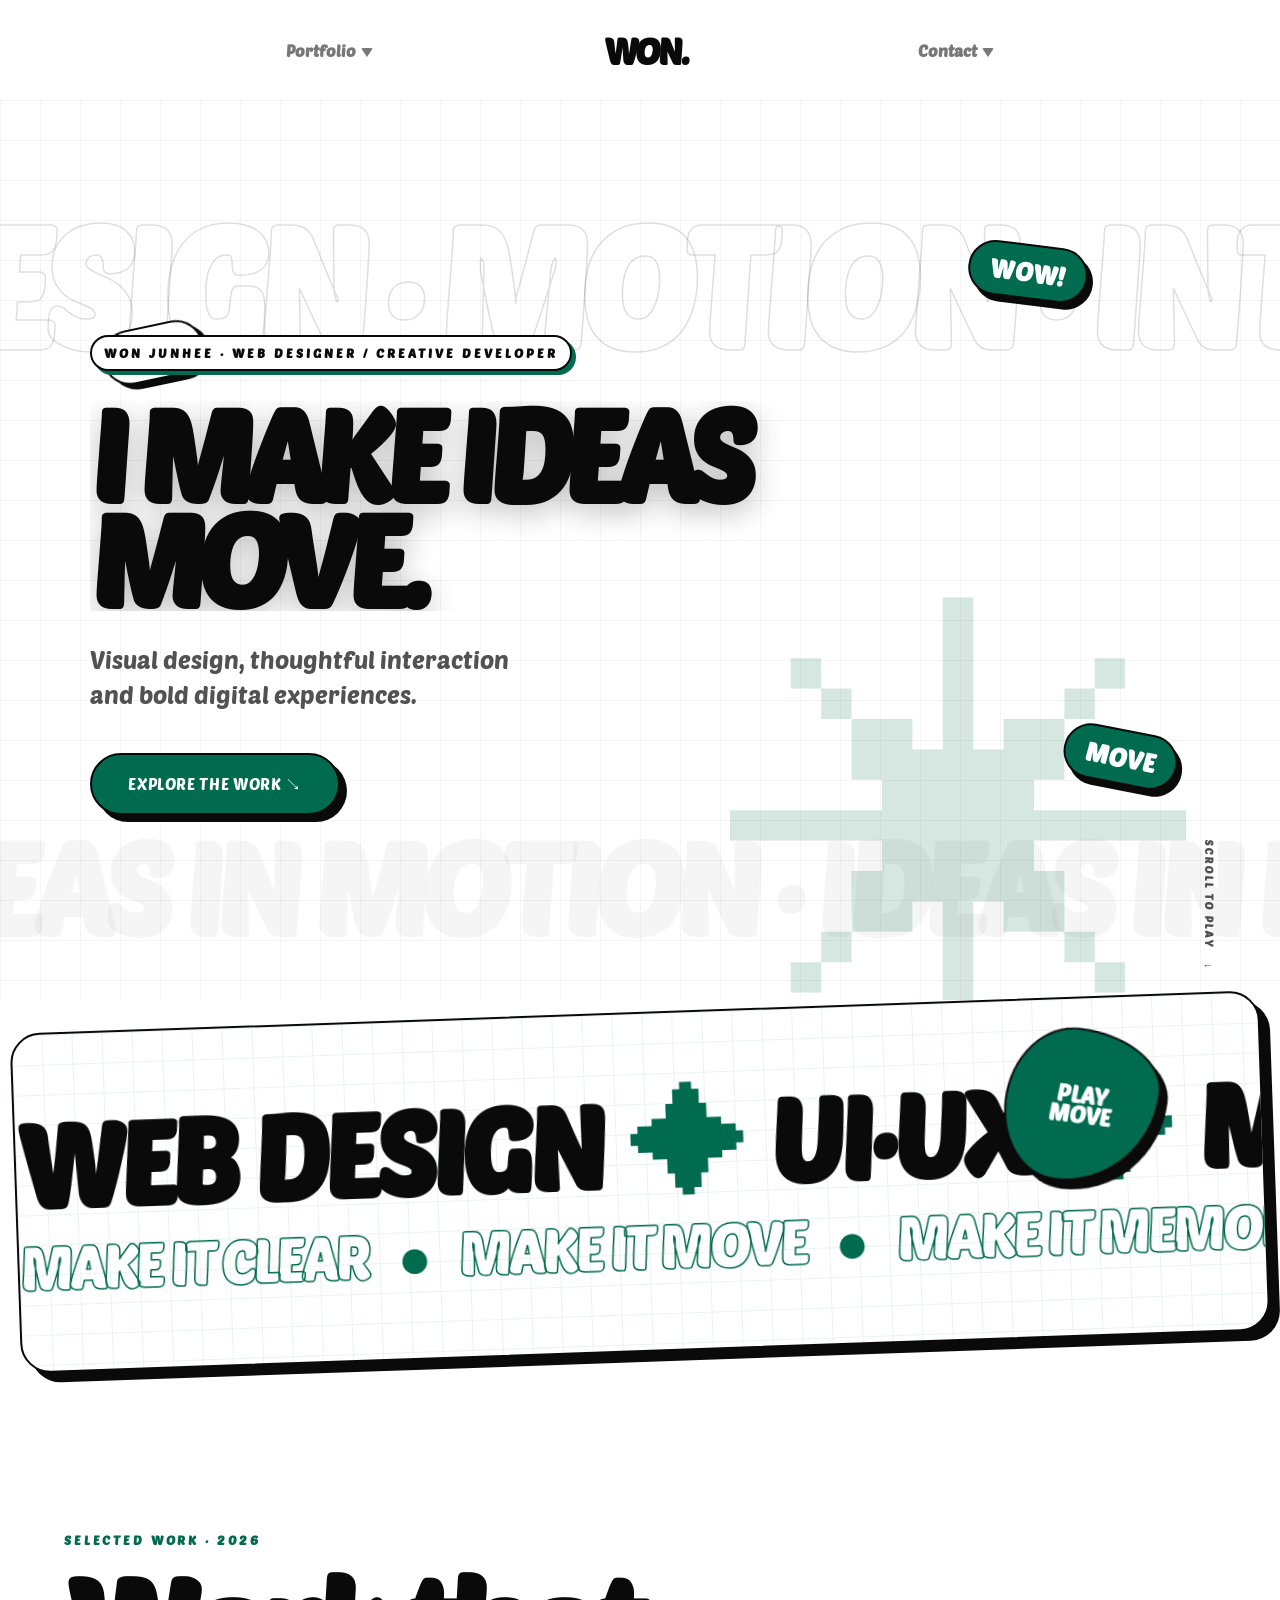
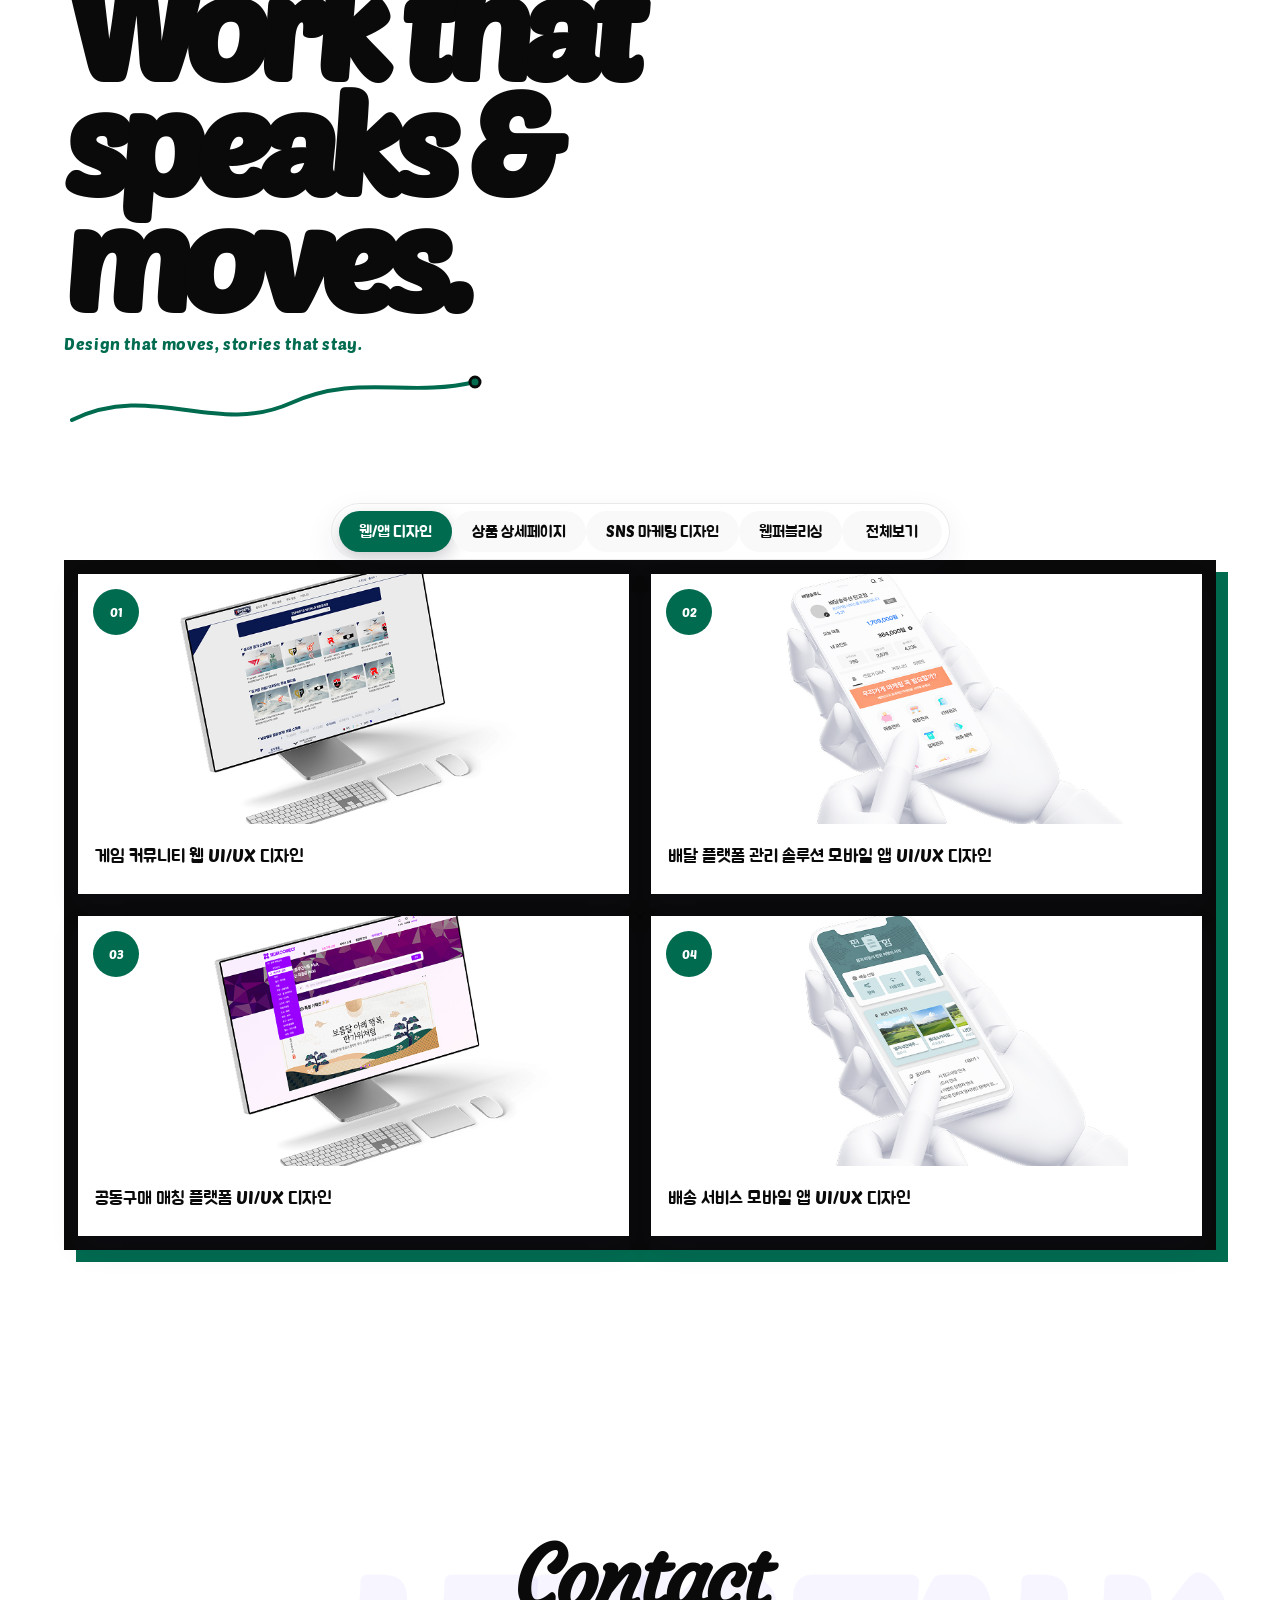
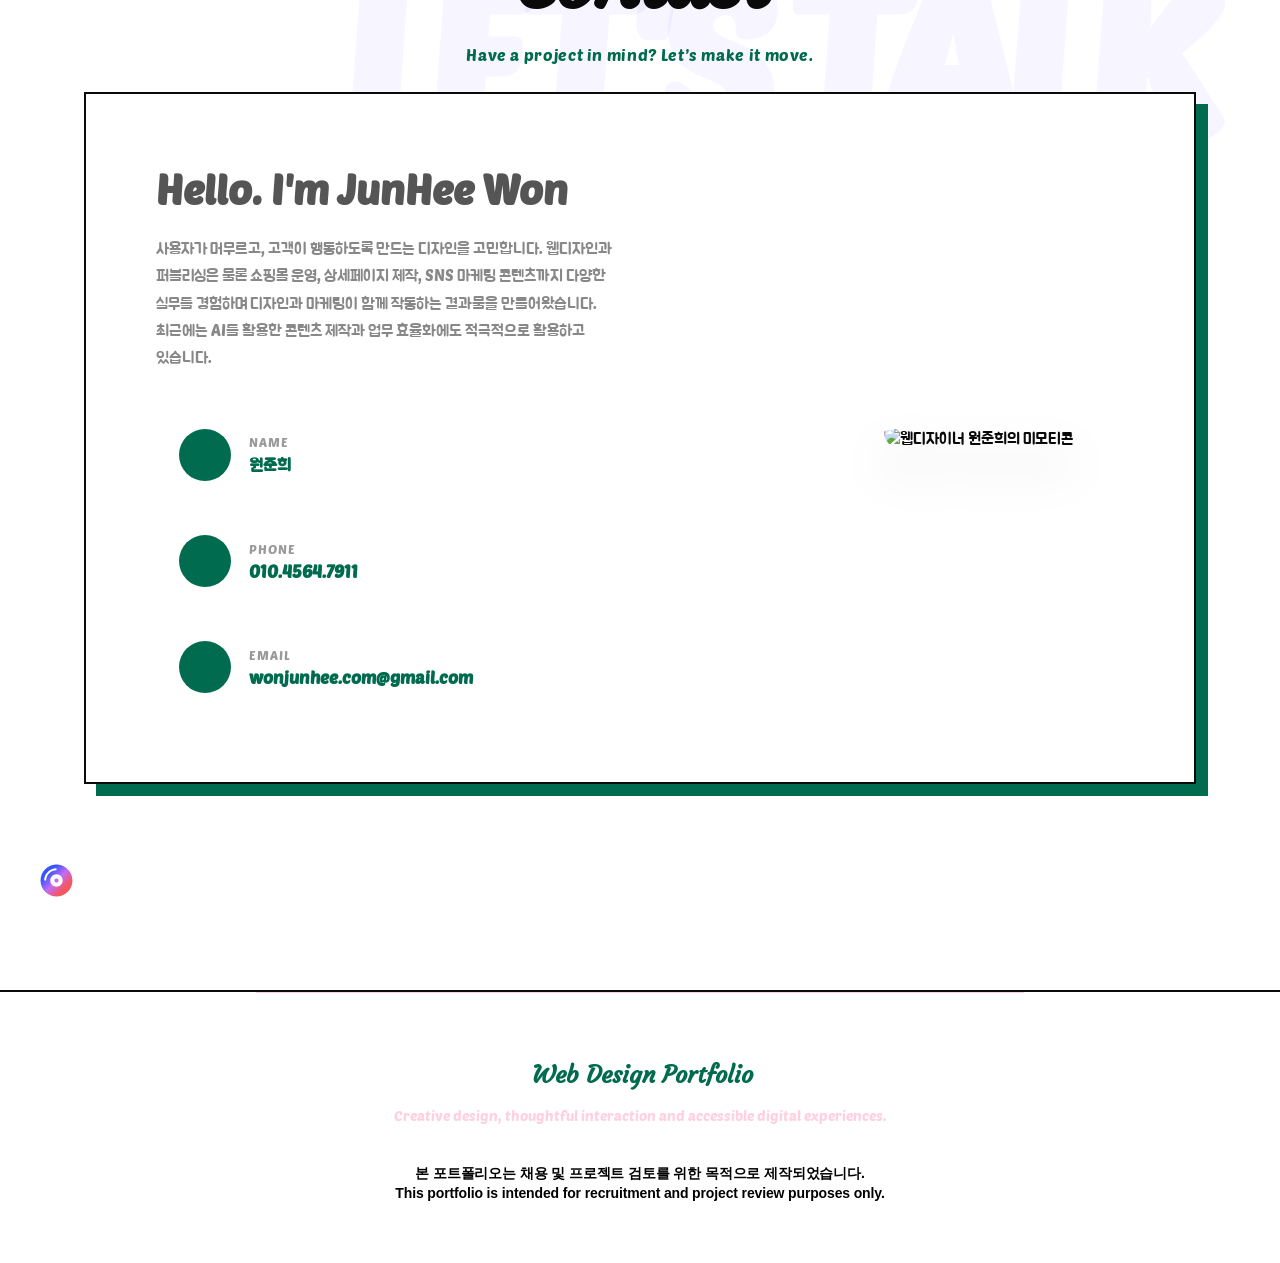
==== index.html @ 69dad7e3 "Add ambient anime typography" ====
<!DOCTYPE html>
<html lang="ko">
    <head>
        <meta charset="UTF-8">
        <meta name="viewport" content="width=device-width, initial-scale=1.0">
        <meta name="description" content="웹디자이너 원준희의 웹 퍼블리싱, UI/UX 디자인, 상품 상세페이지 포트폴리오입니다.">
        <meta name="robots" content="noindex, nofollow">
        <meta property="og:title" content="Web Design Portfolio | 원준희">
        <meta property="og:description" content="디자인과 개발을 연결하는 웹디자이너 원준희의 포트폴리오 사이트입니다.">
        <meta property="og:image" content="https://wonpro.github.io/img/img_og.png">
        <meta property="og:url" content="https://wonpro.github.io/">
        <meta property="og:type" content="website">
        <title>Web Design Portfolio | 원준희</title>
        <link rel="icon" href="img/icon/img_favicon.png" type="image/png">
        <link rel="stylesheet" href="css/common.css?v=20260810-5">
    </head>

    <body id="body">
        <a class="skipLink" href="#portfolio">본문 바로가기</a>
        <div class="scrollProgress" aria-hidden="true"></div>
        <div class="motionCursor" aria-hidden="true"><span></span></div>
        <div class="ambientTypeLayer" aria-hidden="true"></div>
        <header class="header">
            <nav class="topBar" aria-label="주요 메뉴">
                <ul class="mainMenu">
                    <li>
                        <a class="link" href="#portfolio">Portfolio</a>
                    </li>

                    <li>
                        <a class="logoLink" href="#body" aria-label="포트폴리오 첫 화면으로 이동">
                            <span class="logo" aria-hidden="true"></span>
                            <span class="srOnly">원준희 웹디자인 포트폴리오</span>
                        </a>
                    </li>

                    <li>
                        <a class="link" href="#contact">Contact</a>
                    </li>
                </ul>
            </nav>
        </header>

        <main>
            <section class="mainVisual" aria-labelledby="mainVisualTitle">
                <div class="typeHero" aria-hidden="true">
                    <div class="typeHero__track typeHero__track--top">
                        DESIGN · MOTION · INTERACTION · DESIGN · MOTION · INTERACTION ·
                    </div>
                    <div class="typeHero__track typeHero__track--bottom">
                        IDEAS IN MOTION · IDEAS IN MOTION · IDEAS IN MOTION ·
                    </div>
                    <span class="typeHero__word typeHero__word--one">PLAY</span>
                    <span class="typeHero__word typeHero__word--two">MOVE</span>
                    <span class="typeHero__word typeHero__word--three">WOW!</span>
                    <span class="typeHero__asterisk">✳</span>
                </div>

                <div class="titleWrap">
                    <p class="heroEyebrow">WON JUNHEE · WEB DESIGNER / CREATIVE DEVELOPER</p>
                    <h1 id="mainVisualTitle" class="specialHeading">
                        I MAKE IDEAS MOVE.
                    </h1>

                    <p class="heroSubcopy">
                        Visual design, thoughtful interaction<br>
                        and bold digital experiences.
                    </p>

                    <a class="moreBtn" href="#portfolio">
                        <span class="moreBtn_bg" aria-hidden="true"></span>

                        <span class="btnText">
                            EXPLORE THE WORK ↘
                        </span>
                    </a>
                </div>

                <p class="heroScroll" aria-hidden="true">SCROLL TO PLAY <span>↓</span></p>
            </section>

            <section class="kineticBand" aria-label="디자인 역량">
                <div class="kineticBand__orb" aria-hidden="true">
                    <span>PLAY</span>
                    <span>MOVE</span>
                </div>
                <div class="kineticTrack kineticTrack--forward" aria-hidden="true">
                    <span>WEB DESIGN</span><i>✦</i><span>UI·UX</span><i>✦</i><span>MOTION</span><i>✦</i><span>CREATIVE CODE</span><i>✦</i><span>WEB DESIGN</span><i>✦</i><span>UI·UX</span><i>✦</i>
                </div>
                <div class="kineticTrack kineticTrack--reverse" aria-hidden="true">
                    <span>MAKE IT CLEAR</span><i>●</i><span>MAKE IT MOVE</span><i>●</i><span>MAKE IT MEMORABLE</span><i>●</i><span>MAKE IT CLEAR</span><i>●</i>
                </div>
            </section>

            <div id="contentWrap" class="contentWrap">
                <section id="portfolio" class="contentSection" aria-labelledby="portfolioTitle">
                    <p class="editorialKicker">SELECTED WORK · 2026</p>
                    <h2 id="portfolioTitle" class="sectionTitle">
                        Work that<br>speaks &amp; moves.
                    </h2>

                    <p class="sectionIntro">Design that moves, stories that stay.</p>

                    <svg class="drawLine drawLine--portfolio" viewBox="0 0 420 70" aria-hidden="true">
                        <path d="M8 47C88 8 151 64 227 30C294 0 342 25 411 9" />
                        <circle cx="411" cy="9" r="5" />
                    </svg>

                    <div class="tabs" role="tablist" aria-label="포트폴리오 카테고리">
                        
                        <button class="tab active" type="button" role="tab" data-category="uiux" aria-selected="ture"
                            aria-controls="portfolioGallery">
                            웹/앱 디자인
                        </button>

                        <button class="tab" type="button" role="tab" data-category="detail" aria-selected="false"
                            aria-controls="portfolioGallery">
                            상품 상세페이지
                        </button>

                        <button class="tab" type="button" role="tab" data-category="etc" aria-selected="false"
                            aria-controls="portfolioGallery">
                            SNS 마케팅 디자인
                        </button>

                        <button class="tab" type="button" role="tab" data-category="homepage" aria-selected="false"
                            aria-controls="portfolioGallery">
                            웹퍼블리싱
                        </button>

                        <button class="tab" type="button" role="tab" data-category="all" aria-selected="false"
                            aria-controls="portfolioGallery">
                            전체보기
                        </button>
                    </div>

                    <div id="portfolioGallery" class="gallery" role="tabpanel" aria-live="polite">
                        <!-- 포트폴리오 카드는 JavaScript로 생성 -->
                    </div>
                </section>

                <section id="contact" class="contentSection" aria-labelledby="contactTitle">
                    <h2 id="contactTitle" class="sectionTitle">
                        Contact
                    </h2>

                    <p class="sectionIntro">Have a project in mind? Let’s make it move.</p>

                    <div class="profile">
                        <div class="texting">
                            <h3 class="title">
                                Hello. I'm JunHee Won
                            </h3>

                            <p class="context">
                                사용자가 머무르고, 고객이 행동하도록 만드는 디자인을 고민합니다. 웹디자인과 퍼블리싱은 물론 쇼핑몰 운영, 상세페이지 제작, SNS 마케팅 콘텐츠까지 다양한 실무를 경험하며 디자인과 마케팅이 함께 작동하는 결과물을 만들어왔습니다. 최근에는 AI를 활용한 콘텐츠 제작과 업무 효율화에도 적극적으로 활용하고 있습니다.
                            </p>

                            <ul class="contactList">
                                <li class="contactItem">
                                    <div class="contactIcon">
                                        <i class="fas fa-user" aria-hidden="true"></i>
                                    </div>

                                    <div class="contactContent">
                                        <span class="contactLabel">Name</span>
                                        <strong class="contactValue">원준희</strong>
                                    </div>
                                </li>

                                <li class="contactItem">
                                    <div class="contactIcon">
                                        <i class="fas fa-phone-alt" aria-hidden="true"></i>
                                    </div>

                                    <div class="contactContent">
                                        <span class="contactLabel">Phone</span>

                                        <a class="contactValue" href="tel:01045647911">
                                            010.4564.7911
                                        </a>
                                    </div>
                                </li>

                                <li class="contactItem">
                                    <div class="contactIcon">
                                        <i class="fas fa-envelope" aria-hidden="true"></i>
                                    </div>

                                    <div class="contactContent">
                                        <span class="contactLabel">Email</span>

                                        <a class="contactValue" href="mailto:wonjunhee.com@gmail.com">
                                            wonjunhee.com@gmail.com
                                        </a>
                                    </div>
                                </li>
                            </ul>
                        </div>

                        <img src="img/mimoticon.jpg" alt="웹디자이너 원준희의 미모티콘" loading="lazy">
                    </div>
                </section>
            </div>
        </main>

        <div class="imgPopUpWindow" role="dialog" aria-modal="true" aria-hidden="true" aria-labelledby="modalTitle">
            <div class="modal" role="document">
                <h2 id="modalTitle" class="srOnly">
                    포트폴리오 이미지 상세 보기
                </h2>

                <button class="closeBtn" type="button" aria-label="상세 이미지 닫기">
                    &times;
                </button>

                <div class="imgWrap">
                    <img id="popupImg" alt="">
                </div>
            </div>
        </div>

        <button class="topBtn" type="button" aria-label="페이지 맨 위로 이동">
            <i class="fas fa-arrow-alt-circle-up" aria-hidden="true"></i>
        </button>

        <button id="toggleButton" type="button" aria-label="배경 음악 재생" aria-pressed="false">
            <svg xmlns="http://www.w3.org/2000/svg" viewBox="0 0 496 512" class="fa-compact-disc fa-2x" aria-hidden="true"
                focusable="false">
                <path
                    d="M248 8C111 8 0 119 0 256s111 248 248 248 248-111 248-248S385 8 248 8zM88 256H56c0-105.9 86.1-192 192-192v32c-88.2 0-160 71.8-160 160zm160 96c-53 0-96-43-96-96s43-96 96-96 96 43 96 96-43 96-96 96zm0-128c-17.7 0-32 14.3-32 32s14.3 32 32 32 32-14.3 32-32-14.3-32-32-32z"
                    fill="url(#icon-gradient)"></path>

                <defs>
                    <linearGradient id="icon-gradient" x1="0%" y1="0%" x2="100%" y2="100%">
                        <stop offset="0%" stop-color="#3655ff"></stop>

                        <stop offset="25%" stop-color="#3655ff"></stop>

                        <stop offset="50%" stop-color="#c26bf8"></stop>

                        <stop offset="75%" stop-color="#f65660"></stop>

                        <stop offset="100%" stop-color="#f65660"></stop>
                    </linearGradient>
                </defs>
            </svg>
        </button>

        <div id="player" aria-hidden="true"></div>

        <footer id="footer">
            <div class="frame">
                <div class="footerText">
                    <h2 class="text-gradient">
                        Web Design Portfolio
                    </h2>

                    <p>
                        Creative design, thoughtful interaction
                        and accessible digital experiences.
                    </p>
                </div>

                <p class="portfolioNotice">
                    본 포트폴리오는 채용 및 프로젝트 검토를 위한 목적으로 제작되었습니다.
                    <br>
                    This portfolio is intended for recruitment and project review purposes only.
                </p>
            </div>
        </footer>

        <script src="https://kit.fontawesome.com/07af8a896d.js" crossorigin="anonymous"></script>
        <script src="https://www.youtube.com/iframe_api"></script>
        <script src="js/portfolio-data.js"></script>
        <script src="js/common.js?v=20260810-2"></script>
        <script src="https://cdn.jsdelivr.net/npm/animejs@3.2.2/lib/anime.min.js"></script>
        <script type="module" src="js/motion.js?v=20260810-5"></script>
    </body>

</html>
---- css/common.css ----
@charset "utf-8";

@import url("https://fonts.googleapis.com/css2?family=Courgette&family=Jua&family=Poetsen+One&display=swap");

/* ==================================================
   01. Variables
================================================== */

:root {
    --font-display: "Courgette", cursive;
    --font-body: "Poetsen One", "Jua", sans-serif;

    --color-white: #fff;
    --color-black: #000;
    --color-navy: #000050;
    --color-gold: #dd9f01;
    --color-pink: #ffd0e0;
    --color-gray: #ffd0e0;

    --color-text: #555;
    --color-text-light: #888;
    --color-border: #ddd;
    --color-surface: #f5f5f5;
    --color-surface-light: #f9f9f9;

    --header-bg: rgba(0, 0, 0, 0.72);
    --overlay-bg: rgba(0, 0, 80, 0.4);
    --modal-bg: rgba(0, 0, 0, 0.78);

    --content-width: 76.8rem;

    --radius-sm: 0.4rem;
    --radius-md: 0.8rem;

    --transition-fast: 0.2s ease;
    --transition-base: 0.3s ease;
    --transition-slow: 0.5s ease;

    --shadow-card:
        0 2rem 2.5rem -0.5rem rgb(0 0 0 / 20%),
        0 0.8rem 1rem -0.6rem rgb(0 0 0 / 20%);
}


/* ==================================================
   02. Reset
================================================== */

*,*::before,*::after {
    box-sizing: border-box;
}

html {
    font-size: 62.5%;
    scroll-behavior: smooth;
}

html,body {
    margin: 0;
    padding: 0;
}

body {
    min-width: 32rem;
    overflow-x: hidden;
    font-family: var(--font-body);
    font-size: 1.6rem;
    color: var(--color-text);
    background: var(--color-white);
    word-break: keep-all;
}

header,main,section,article,nav,footer,figure,figcaption {
    display: block;
    margin: 0;
    padding: 0;
}

h1,h2,h3,h4,h5,h6,p,figure {
    margin: 0;
    padding: 0;
}

h1,h2,h3,h4,h5,h6,h1 span,h2 span,h3 span,h4 span,h5 span,h6 span {
    font-family: var(--font-display);
}

ul,ol {
    margin: 0;
    padding: 0;
    list-style: none;
}

a {
    color: inherit;
    text-decoration: none;
}

button,input,textarea,select {
    font: inherit;
}

button {
    margin: 0;
    padding: 0;
    border: 0;
    color: inherit;
    background: none;
    cursor: pointer;
}

img,video {
    display: block;
    max-width: 100%;
}

img {
    height: auto;
}


/* ==================================================
   03. Base & Utilities
================================================== */

body.modal-open {
    overflow: hidden;
}

.link {
    opacity: 0.55;
    transition: opacity var(--transition-base);
}

.link:hover,
.link:focus-visible {
    opacity: 1;
}

.sectionTitle {
    margin-bottom: 6rem;
    font-size: 5rem;
    line-height: 1.2;
    text-align: center;
}

.hidden {
    display: none !important;
}

.skipLink {
    position: fixed;
    top: 1rem;
    left: 1rem;
    z-index: 10000;
    padding: 1.2rem 1.6rem;
    border-radius: var(--radius-sm);
    color: var(--color-white);
    background: var(--color-navy);
    font-size: 1.6rem;
    font-weight: 700;
    line-height: 1.4;
    transform: translateY(calc(-100% - 2rem));
    transition: transform var(--transition-fast);
}

.skipLink:focus,
.skipLink:focus-visible {
    transform: translateY(0);
}

.srOnly {
    position: absolute;
    width: 1px;
    height: 1px;
    padding: 0;
    margin: -1px;
    overflow: hidden;
    clip-path: inset(50%);
    white-space: nowrap;
    border: 0;
}

:focus-visible {
    outline: 3px solid var(--color-gold);
    outline-offset: 4px;
}

.text-gradient {
    display: inline-block;
    padding: 1rem 0.5rem 1rem 1rem;
    line-height: 1;
    color: transparent;
    background:
        linear-gradient(
            -45deg,
            #ee7752,
            #e73c7e,
            #23a6d5,
            #23d5ab
        );
    background-size: 250% 500%;
    background-clip: text;
    -webkit-background-clip: text;
    animation: textGradient 5s ease-out infinite;
}

.fa-compact-disc {
    width: 3.3rem;
    height: 3.3rem;
    border-radius: 50%;
    background-color: var(--color-white);
}

.fa-spin {
    animation: spin 2s linear infinite;
}


/* Scrollbar */

* {
    scrollbar-width: thin;
    scrollbar-color: var(--color-navy) var(--color-gray);
}

*::-webkit-scrollbar {
    width: 0.8rem;
}

*::-webkit-scrollbar-thumb {
    border-radius: 1rem;
    background: var(--color-navy);
}

*::-webkit-scrollbar-track {
    background: var(--color-gray);
}


/* ==================================================
   04. Header
================================================== */

header {
    position: fixed;
    top: 0;
    left: 0;
    z-index: 1000;
    width: 100%;
    transition:
        background-color var(--transition-slow),
        box-shadow var(--transition-base);
}

header.sticky {
    background-color: var(--header-bg);
    box-shadow: 0 0.4rem 1.8rem rgb(0 0 0 / 18%);
}

.topBar {
    display: flex;
    align-items: center;
    justify-content: space-between;
    width: min(100%, var(--content-width));
    min-height: 10rem;
    margin: 0 auto;
    padding: 1.6rem 1rem;
}

.topBar .mainMenu {
    display: flex;
    align-items: center;
    justify-content: space-between;
    width: 100%;
}

.topBar .mainMenu li,
.topBar .mainMenu li a,
.topBar .mainMenu li button {
    display: flex;
    align-items: center;
}

.topBar .mainMenu .link {
    position: relative;
    gap: 0.5rem;
    margin: 0 2rem;
    font-size: 1.6rem;
    font-weight: 700;
    color: var(--color-white);
}

.topBar .mainMenu .link::after {
    content: "";
    width: 0;
    height: 0;
    margin-top: 0.5rem;
    border-right: 0.6rem solid transparent;
    border-left: 0.6rem solid transparent;
    border-top: 0.9rem solid var(--color-white);
    border-radius: 0.2rem;
}

.topBar .mainMenu .logoLink .logo {
    width: 16.8rem;
    height: 6.8rem;
    background:
        url("../img/icon/img_logo.png")
        center / contain
        no-repeat;
}

.topBar .mainMenu .mobileMenu {
    display: none;
}


/* Mobile menu button */

.menu_hamburger {
    position: relative;
    width: 4rem;
    height: 4rem;
}

.f_hamburger,
.s_hamburger,
.t_hamburger {
    position: absolute;
    left: 0.5rem;
    width: 3rem;
    height: 0.2rem;
    background: var(--color-white);
    transform-origin: center;
    transition:
        top var(--transition-base),
        opacity var(--transition-base),
        transform var(--transition-base);
}

.f_hamburger {
    top: 1.1rem;
}

.s_hamburger {
    top: 1.9rem;
}

.t_hamburger {
    top: 2.7rem;
}

.f_hamburger.active {
    top: 1.9rem;
    transform: rotate(45deg);
}

.s_hamburger.active {
    opacity: 0;
}

.t_hamburger.active {
    top: 1.9rem;
    transform: rotate(-45deg);
}

.mobileSubMenu {
    position: fixed;
    top: 10rem;
    left: 0;
    display: none;
    width: 100%;
    background: rgba(0, 0, 0, 0.86);
}

.mobileSubMenu ul {
    display: grid;
    grid-template-columns: repeat(2, 1fr);
}

.mobileSubMenu a {
    display: block;
    padding: 2rem 1rem;
    font-size: 1.6rem;
    color: var(--color-white);
    text-align: center;
}


/* ==================================================
   05. Main Visual
================================================== */

.mainVisual {
    position: relative;
    width: 100%;
    height: 100svh;
    min-height: 60rem;
    overflow: hidden;
    background: var(--color-navy);
}

.videoWrap {
    position: absolute;
    inset: 0;
    overflow: hidden;
}

.videoContainer {
    display: flex;
    width: 100%;
    height: 100%;
    transition: transform var(--transition-slow);
    will-change: transform;
}

.slideVideo {
    flex: 0 0 100%;
    width: 100%;
    height: 100%;
    overflow: hidden;
}

.slideVideo video {
    width: 100%;
    height: 100%;
    object-fit: cover;
}

.lofiScene {
    position: relative;
    width: 100%;
    height: 100%;
    overflow: hidden;
    background-position: center;
    background-size: cover;
    animation: lofiCamera 16s ease-in-out infinite alternate;
    will-change: transform, background-position;
}

.lofiScene--rain {
    background-image: url("../img/lofi-scene-02.jpg");
}

.lofiScene--code {
    background-image: url("../img/lofi-scene-03.jpg");
    animation-duration: 20s;
    animation-direction: alternate-reverse;
}

.lofiScene--dawn {
    background-image: url("../img/lofi-scene-04.jpg");
    animation-duration: 18s;
}

.lofiScene > span {
    position: absolute;
    inset: -12%;
    pointer-events: none;
}

.lofiScene__glow {
    background: radial-gradient(circle at 68% 46%, rgb(255 154 91 / 18%), transparent 22%);
    animation: lofiGlow 4.5s ease-in-out infinite alternate;
    mix-blend-mode: screen;
}

.lofiScene__rain {
    opacity: 0.38;
    background-image: repeating-linear-gradient(106deg, transparent 0 18px, rgb(190 220 255 / 38%) 19px 20px, transparent 21px 38px);
    background-size: 220% 220%;
    filter: blur(0.4px);
    animation: lofiRain 1.8s linear infinite;
}

.lofiScene__stars {
    opacity: 0.32;
    background-image:
        radial-gradient(circle at 17% 19%, #fff 0 1px, transparent 1.5px),
        radial-gradient(circle at 38% 8%, #fff 0 1px, transparent 1.5px),
        radial-gradient(circle at 52% 23%, #ffd8a0 0 1px, transparent 1.5px),
        radial-gradient(circle at 78% 13%, #fff 0 1px, transparent 1.5px);
    animation: lofiTwinkle 3.2s ease-in-out infinite alternate;
}

.lofiScene__dust {
    opacity: 0.36;
    background-image:
        radial-gradient(circle at 18% 72%, #ffe9ba 0 2px, transparent 2.5px),
        radial-gradient(circle at 45% 31%, #fff2cc 0 1.5px, transparent 2px),
        radial-gradient(circle at 72% 58%, #ffe4b2 0 1px, transparent 1.5px),
        radial-gradient(circle at 88% 24%, #fff 0 1px, transparent 1.5px);
    animation: lofiDust 8s ease-in-out infinite alternate;
}

@keyframes lofiCamera {
    0% { transform: scale(1.025); background-position: 48% 50%; }
    100% { transform: scale(1.09); background-position: 53% 48%; }
}

@keyframes lofiGlow {
    from { opacity: 0.55; transform: scale(0.95); }
    to { opacity: 1; transform: scale(1.08); }
}

@keyframes lofiRain {
    from { transform: translate3d(-3%, -8%, 0); }
    to { transform: translate3d(4%, 8%, 0); }
}

@keyframes lofiTwinkle {
    0%, 35% { opacity: 0.15; }
    100% { opacity: 0.5; }
}

@keyframes lofiDust {
    from { transform: translate3d(-1%, 2%, 0) rotate(-1deg); }
    to { transform: translate3d(2%, -3%, 0) rotate(1deg); }
}

.blueScreen {
    position: absolute;
    inset: 0;
    z-index: 1;
    pointer-events: none;
    background-color: var(--overlay-bg);
}

.titleWrap {
    position: absolute;
    inset: 0;
    z-index: 2;
    display: flex;
    flex-direction: column;
    align-items: center;
    justify-content: center;
    padding: 14rem 2rem 8rem;
    text-align: center;
}

.specialHeading,
.specialHeading span {
    font-size: clamp(4.8rem, 6vw, 7rem);
    font-weight: 400;
    line-height: 1.15;
    letter-spacing: -0.1rem;
    color: var(--color-white);
}

.specialHeading #typedText {
    color: var(--color-gold);
}

.cursor {
    font-family: sans-serif !important;
    animation: blink 1s infinite;
}


/* View portfolio button */

.mainVisual .moreBtn {
    position: relative;
    isolation: isolate;
    width: min(30rem, calc(100vw - 4rem));
    min-height: 6rem;
    margin-top: clamp(8rem, 16vh, 20rem);
    overflow: visible;
    border: 1px solid var(--color-white);
    color: var(--color-white);
}

.mainVisual .moreBtn::before {
    content: "";
    position: absolute;
    inset: 0;
    z-index: -1;
    box-shadow: 0 0 0 1px var(--color-white);
    animation: pulse 2s ease-in-out infinite;
}

.mainVisual .moreBtn_bg {
    position: absolute;
    inset: 0;
    z-index: -1;
    width: 0;
    background: rgba(255, 255, 255, 0.2);
    transition: width var(--transition-base);
}

.mainVisual .moreBtn:hover .moreBtn_bg,
.mainVisual .moreBtn:focus-visible .moreBtn_bg {
    width: 100%;
}

.mainVisual .moreBtn .btnText {
    display: block;
    width: 100%;
    font-size: 2rem;
    line-height: 5.8rem;
    text-align: center;
}


/* Previous / next controls */

.mainVisual .prevBtn,
.mainVisual .nextBtn {
    position: absolute;
    inset-block: 0;
    z-index: 3;
    width: 20%;
    min-width: 12rem;
    color: var(--color-white);
}

.mainVisual .prevBtn {
    left: 0;
}

.mainVisual .nextBtn {
    right: 0;
}

.mainVisual .prevBtn_topLine,
.mainVisual .prevBtn_botLine,
.mainVisual .nextBtn_topLine,
.mainVisual .nextBtn_botLine {
    position: absolute;
    top: 50%;
    width: 8.33vw;
    height: 1px;
    background: var(--color-white);
}

.mainVisual .prevBtn_topLine,
.mainVisual .prevBtn_botLine {
    left: 0;
}

.mainVisual .nextBtn_topLine,
.mainVisual .nextBtn_botLine {
    right: 0;
}

.mainVisual .prevBtn_topText,
.mainVisual .prevBtn_botText,
.mainVisual .nextBtn_topText,
.mainVisual .nextBtn_botText {
    position: absolute;
    top: 50%;
    font-size: 2rem;
    color: var(--color-white);
}

.mainVisual .prevBtn_topText,
.mainVisual .prevBtn_botText {
    left: 8.33%;
}

.mainVisual .nextBtn_topText,
.mainVisual .nextBtn_botText {
    right: 8.33%;
}

.mainVisual .prevBtn_topText,
.mainVisual .nextBtn_topText {
    transform: translateY(-100%);
}


/* ==================================================
   06. Content Layout
================================================== */

.contentWrap {
    background:
        url("../img/img_contentBackground.jpg")
        center top / cover
        fixed;
}

.contentSection {
    width: min(100%, var(--content-width));
    margin: 0 auto;
    padding: 6rem 0;
}


/* ==================================================
   07. Portfolio
================================================== */

.tabs {
    display: flex;
    width: 100%;
    padding: 0 2rem;
    overflow-x: auto;
    scrollbar-width: none;
}

.tabs::-webkit-scrollbar {
    display: none;
}

.tab {
    flex: 1 0 auto;
    min-width: 10rem;
    padding: 1rem 2rem;
    border-radius: 0.5rem 0.5rem 0 0;
    background-color: var(--color-surface-light);
    font-size: 1.6rem;
    text-align: center;
    transition:
        background-color var(--transition-fast),
        color var(--transition-fast);
}

.tab:hover,
.tab:focus-visible {
    background-color: #ffe4ed;
}

.tab.active,
.tab[aria-selected="true"] {
    background-color: var(--color-pink);
}

.gallery {
    display: grid;
    grid-template-columns: repeat(2, minmax(0, 1fr));
    gap: 2rem;
    padding: 3rem 2rem 2rem;
    border-radius: 0.5rem 0.5rem 0 0;
    background-color: var(--color-pink);
}

.card {
    overflow: hidden;
    border: 1px solid var(--color-border);
    border-radius: var(--radius-md);
    background: var(--color-white);
    transition:
        transform var(--transition-base),
        border-color var(--transition-base),
        box-shadow var(--transition-base);
}

.card:hover,
.card:focus-within {
    border-color: transparent;
    box-shadow: var(--shadow-card);
    transform: translateY(-0.8rem);
}

.card > a,
.card > button {
    display: block;
    width: 100%;
}

.card-image {
    display: block;
    width: 100%;
    height: 25rem;
    background-position: center;
    background-repeat: no-repeat;
    background-size: cover;
    transition: transform var(--transition-slow);
}

.card:hover .card-image,
.card:focus-within .card-image {
    transform: scale(1.025);
}

.card .description {
    padding: 1.2rem 1rem;
    background-color: var(--color-surface);
    font-size: 1.6rem;
    line-height: 1.5;
}

/* ==================================================
   Portfolio Pagination
================================================== */

.portfolio-pagination {
    display: flex;
    align-items: center;
    justify-content: center;
    flex-wrap: wrap;
    gap: 8px;
    width: 100%;
    margin-top: 50px;
}

.portfolio-pagination[hidden] {
    display: none;
}

.pagination-button {
    display: inline-flex;
    align-items: center;
    justify-content: center;

    min-width: 42px;
    height: 42px;
    padding: 0 13px;

    border: 1px solid #d8d8d8;
    border-radius: 50%;

    background-color: transparent;
    color: #777;

    font-family: inherit;
    font-size: 14px;
    font-weight: 500;
    line-height: 1;

    cursor: pointer;

    transition:
        color 0.2s ease,
        background-color 0.2s ease,
        border-color 0.2s ease,
        transform 0.2s ease;
}

.pagination-button:hover:not(:disabled):not(.active) {
    border-color: #222;
    color: #222;
    transform: translateY(-2px);
}

.pagination-button.active {
    border-color: #222;
    background-color: #222;
    color: #fff;
    font-weight: 600;
    cursor: default;
}

.pagination-button:disabled {
    border-color: #e8e8e8;
    color: #c8c8c8;
    cursor: not-allowed;
}

.pagination-button:focus-visible {
    outline: 2px solid #222;
    outline-offset: 3px;
}

/* ==================================================
   08. Contact
================================================== */

#contact {
    padding-inline: 2rem;
    padding-bottom: 12rem;
}

.profile {
    display: flex;
    align-items: center;
    justify-content: space-between;
    gap: 4rem;
}

.profile .texting {
    flex: 1;
    max-width: 48rem;
}

.profile .title {
    margin-bottom: 2rem;
    font-family: var(--font-body);
    font-size: 4rem;
    line-height: 1.25;
    color: var(--color-text);
}

.profile .context {
    font-size: 1.6rem;
    line-height: 1.7;
    color: var(--color-text-light);
}

.profile .context.name {
    margin-top: 3rem;
}

.profile img {
    flex: 0 0 auto;
    width: 24rem;
}

/* ===============================
   Contact List
================================ */

.contactList {
    display: flex;
    flex-direction: column;
    gap: 16px;

    margin-top: 40px;
    padding: 0;

    list-style: none;
}

.contactItem {
    display: flex;
    align-items: center;
    gap: 18px;

    padding: 18px 22px;

    background: rgba(255, 255, 255, 0.06);
    border: 1px solid rgba(255, 255, 255, 0.08);
    border-radius: 16px;

    backdrop-filter: blur(10px);

    transition:
        transform .3s ease,
        border-color .3s ease,
        background .3s ease;
}

.contactItem:hover {
    transform: translateY(-4px);

    border-color: rgba(54, 85, 255, .4);

    background: rgba(255,255,255,.08);
}

.contactIcon {
    display: flex;
    align-items: center;
    justify-content: center;

    flex-shrink: 0;

    width: 52px;
    height: 52px;

    border-radius: 50%;

    background: linear-gradient(
        135deg,
        #3655ff,
        #c26bf8
    );

    color: #fff;

    font-size: 18px;
}

.contactContent {
    display: flex;
    flex-direction: column;
    gap: 4px;
}

.contactLabel {
    color: #999;

    font-size: 13px;

    text-transform: uppercase;

    letter-spacing: .08em;
}

.contactValue {
    color: #5d8dff;

    font-size: 17px;
    font-weight: 600;

    text-decoration: none;

    transition: color .2s;
}


/* ==================================================
   09. Image Modal
================================================== */

.imgPopUpWindow {
    position: fixed;
    inset: 0;
    z-index: 9999;
    display: none;
    align-items: center;
    justify-content: center;
    padding: 4rem;
    background-color: var(--modal-bg);
}

.imgPopUpWindow.active {
    display: flex;
}

.imgPopUpWindow .modal {
    position: relative;
    width: min(56rem, calc(100vw - 8rem));
    height: min(85vh, 90rem);
    padding: 2rem 1rem;
    border-radius: var(--radius-md);
    background-color: var(--color-gray);
    text-align: center;
}

.imgPopUpWindow .closeBtn {
    position: absolute;
    top: 0;
    right: -6rem;
    display: grid;
    width: 4.8rem;
    height: 4.8rem;
    place-items: center;
    font-size: 4rem;
    line-height: 1;
    color: var(--color-white);
}

.imgPopUpWindow .imgWrap {
    height: 100%;
    overflow-y: auto;
    overscroll-behavior: contain;
}

.imgPopUpWindow #popupImg {
    width: 100%;
}


/* ==================================================
   10. Floating Buttons
================================================== */

.topBtn {
    position: fixed;
    right: 4rem;
    bottom: 4rem;
    z-index: 900;
    display: none;
    width: 4.4rem;
    height: 4.4rem;
    border-radius: var(--radius-sm);
    color: var(--color-white);
    background: #333;
    box-shadow: 0 0.5rem 1.5rem rgb(0 0 0 / 20%);
    transition:
        background-color var(--transition-fast),
        transform var(--transition-fast);
}

.topBtn:hover,
.topBtn:focus-visible {
    background: var(--color-navy);
    transform: translateY(-0.3rem);
}

.topBtn i {
    display: block;
    font-size: 3rem;
    line-height: 4.4rem;
    text-align: center;
}

#toggleButton {
    position: fixed;
    bottom: 4rem;
    left: 4rem;
    z-index: 900;
}


/* ==================================================
   11. Footer
================================================== */

#footer .frame {
    width: min(100%, var(--content-width));
    margin: 0 auto;
    padding: 4rem 1rem 6rem;
    border-top: 1px solid var(--color-gray);
}

#footer .footerText {
    margin-top: 2rem;
    text-align: center;
}

#footer .footerText h3 {
    font-size: 2.4rem;
}

#footer .footerText p {
    padding-top: 1rem;
    font-size: 1.4rem;
    color: var(--color-gray);
}

.portfolioNotice {
    margin: 40px 0 0;
    text-align: center;
    color: #000;
    font-family: Arial, "Helvetica Neue", Helvetica, sans-serif;
    font-size: 14px;
    font-weight: 600;
    line-height: 1.4;
    letter-spacing: -0.01em;
    word-break: keep-all;
}

#player {
    position: fixed;
    left: -9999px;
    bottom: 0;
    width: 200px;
    height: 200px;
    opacity: 0;
    pointer-events: none;
}


/* ==================================================
   12. Animations
================================================== */

@keyframes textGradient {
    0% {
        background-position: 0 50%;
    }

    50% {
        background-position: 100% 50%;
    }

    100% {
        background-position: 0 50%;
    }
}

@keyframes spin {
    to {
        transform: rotate(360deg);
    }
}

@keyframes blink {
    0%,
    25%,
    75%,
    100% {
        opacity: 1;
    }

    26%,
    74% {
        opacity: 0;
    }
}

@keyframes pulse {
    0% {
        opacity: 0;
        transform: scale(1);
    }

    50% {
        opacity: 1;
        transform: scale(1);
    }

    100% {
        opacity: 0;
        transform: scale(1.3);
    }
}


/* ==================================================
   13. Responsive
================================================== */

@media (max-width: 76.7rem) {
    .topBar {
        width: 100%;
    }

    .topBar .mainMenu .link {
        margin-inline: 0.8rem;
    }

    .mainVisual .prevBtn,
    .mainVisual .nextBtn {
        width: 16rem;
    }

    .contentSection {
        width: 100%;
    }
}

@media (max-width: 57.5rem) {
    .sectionTitle {
        margin-bottom: 4rem;
        font-size: 4rem;
    }

    .topBar {
        min-height: 8rem;
        padding: 1rem 1.6rem;
    }

    .topBar .mainMenu .mobileMenu {
        display: flex;
    }

    .topBar .mainMenu .logoLink .logo {
        width: 12rem;
        height: 5.6rem;
    }

    .mainVisual {
        min-height: 56rem;
    }

    .titleWrap {
        padding: 10rem 2rem 8rem;
    }

    .specialHeading,
    .specialHeading span {
        display: inline-block;
        font-size: clamp(4rem, 13vw, 5rem);
    }

    .mainVisual .moreBtn {
        margin-top: 10rem;
    }

    .mainVisual .prevBtn,
    .mainVisual .nextBtn {
        top: auto;
        bottom: 2rem;
        width: 50%;
        height: 9rem;
        min-width: 0;
    }

    .mainVisual .prevBtn_topLine,
    .mainVisual .prevBtn_botLine,
    .mainVisual .nextBtn_topLine,
    .mainVisual .nextBtn_botLine {
        top: 50%;
        width: 20%;
    }

    .mainVisual .prevBtn_topText,
    .mainVisual .prevBtn_botText {
        left: 20%;
    }

    .mainVisual .nextBtn_topText,
    .mainVisual .nextBtn_botText {
        right: 20%;
    }

    .tabs {
        padding: 0;
    }

    .tab {
        padding: 1rem;
    }

    .gallery {
        grid-template-columns: 1fr;
        border-radius: 0;
    }

    .profile {
        align-items: flex-start;
        gap: 2rem;
    }

    .profile .title {
        font-size: 3rem;
    }

    .profile img {
        width: 12rem;
    }

    .imgPopUpWindow {
        padding: 5rem 2rem 2rem;
    }

    .imgPopUpWindow .modal {
        width: 100%;
        height: 90vh;
    }

    .imgPopUpWindow .closeBtn {
        top: -4.8rem;
        right: 0;
    }

    .topBtn {
        right: 1.6rem;
        bottom: 1.6rem;
    }
}

@media (max-width: 42rem) {
    .profile {
        flex-direction: column-reverse;
    }

    .profile .texting {
        width: 100%;
        max-width: none;
    }

    .profile img {
        width: 14rem;
        margin: 0 auto;
    }
}

@media (prefers-reduced-motion: reduce) {
    html {
        scroll-behavior: auto;
    }

    *,
    *::before,
    *::after {
        scroll-behavior: auto !important;
        animation-duration: 0.01ms !important;
        animation-iteration-count: 1 !important;
        transition-duration: 0.01ms !important;
    }
}

/* Monochrome + deep green art direction */
:root {
    --deep-green: #006b4f;
    --ink: #0a0a0a;
    --paper: #ffffff;
    --butter: var(--deep-green);
    --coral: var(--deep-green);
    --violet: var(--deep-green);
}

body {
    color: var(--ink);
    background: #fff;
}

header.sticky {
    background: rgb(255 255 255 / 88%);
    box-shadow: 0 1px 0 rgb(0 0 0 / 14%);
    backdrop-filter: blur(16px);
}

.topBar .mainMenu .link {
    color: var(--ink);
}

.topBar .mainMenu .link::after {
    border-top-color: var(--ink);
}

.topBar .mainMenu .logoLink .logo {
    position: relative;
    display: grid;
    place-items: center;
    background: none;
}

.topBar .mainMenu .logoLink .logo::after {
    content: "WON.";
    color: var(--ink);
    font-family: var(--font-body);
    font-size: 3.6rem;
    font-weight: 900;
    letter-spacing: -0.08em;
}

.mainVisual {
    color: var(--ink);
    background:
        linear-gradient(90deg, rgb(0 0 0 / 4%) 1px, transparent 1px),
        linear-gradient(rgb(0 0 0 / 4%) 1px, transparent 1px),
        #fff;
    background-size: 4rem 4rem;
}

.typeHero::before {
    display: none;
}

.typeHero__track {
    -webkit-text-stroke-color: rgb(0 0 0 / 13%);
}

.typeHero__track--bottom {
    color: rgb(0 0 0 / 4%);
}

.typeHero__word {
    border: 2px solid var(--ink);
    color: var(--ink);
    background: #fff;
    box-shadow: 0.6rem 0.6rem 0 var(--ink);
    backdrop-filter: none;
}

.typeHero__word--two,
.typeHero__word--three {
    color: #fff;
    background: var(--deep-green);
}

.typeHero__asterisk {
    color: var(--deep-green);
    opacity: 0.16;
}

#mainVisualTitle,
#mainVisualTitle .heroLetter {
    color: var(--ink);
}

.heroEyebrow {
    border: 2px solid var(--ink);
    color: var(--ink);
    background: #fff;
    box-shadow: 0.4rem 0.4rem 0 var(--deep-green);
    backdrop-filter: none;
}

.heroSubcopy,
.heroScroll {
    color: rgb(0 0 0 / 68%);
}

.heroScroll span {
    color: var(--deep-green);
}

.mainVisual .moreBtn {
    border-color: var(--ink);
    color: #fff;
    background: var(--deep-green);
    box-shadow: 0.7rem 0.7rem 0 var(--ink);
    backdrop-filter: none;
}

.mainVisual .moreBtn_bg {
    background: var(--ink);
}

.kineticBand {
    border: 2px solid var(--ink);
    color: var(--ink);
    background: #fff;
    box-shadow: 1rem 1rem 0 var(--ink);
}

.kineticBand::before {
    opacity: 0.08;
    background:
        linear-gradient(90deg, var(--deep-green) 1px, transparent 1px),
        linear-gradient(var(--deep-green) 1px, transparent 1px);
    background-size: 3rem 3rem;
}

.kineticTrack--forward {
    color: var(--ink);
}

.kineticTrack--reverse {
    color: transparent;
    -webkit-text-stroke-color: var(--deep-green);
}

.kineticTrack i {
    color: var(--deep-green);
}

.kineticBand__orb {
    border: 2px solid var(--ink);
    color: #fff;
    background: var(--deep-green);
    box-shadow: 0.8rem 0.8rem 0 var(--ink);
}

.scrollProgress {
    background: var(--deep-green);
    box-shadow: none;
}

.motionCursor {
    border-color: var(--deep-green);
    background: rgb(0 107 79 / 10%);
    backdrop-filter: none;
}

.motionCursor span {
    background: var(--deep-green);
}

.motionCursor.is-active {
    background: rgb(0 107 79 / 18%);
}

.editorialKicker,
.sectionIntro {
    color: var(--deep-green);
}

.drawLine {
    stroke: var(--deep-green);
}

.drawLine circle {
    fill: var(--deep-green);
}

.gallery {
    background: var(--ink);
    box-shadow: 1.2rem 1.2rem 0 var(--deep-green);
}

.tab.active {
    background: var(--deep-green);
}

.card::after {
    background: var(--deep-green);
}

.profile {
    background: #fff;
    box-shadow: 1.2rem 1.2rem 0 var(--deep-green);
}

.contactIcon {
    background: var(--deep-green);
    box-shadow: none;
}

.contactValue {
    color: var(--deep-green);
}

#footer {
    border-top: 2px solid var(--ink);
    color: var(--ink);
    background: #fff;
}

.text-gradient {
    color: var(--deep-green);
    background: none;
    -webkit-text-fill-color: currentColor;
}

/* ==================================================
   Kinetic type system — no-video redesign
================================================== */

.mainVisual {
    min-height: 72rem;
    color: #fff;
    background:
        radial-gradient(circle at 12% 20%, rgb(255 107 136 / 38%), transparent 27%),
        radial-gradient(circle at 80% 76%, rgb(121 86 255 / 48%), transparent 30%),
        #151326;
}

.mainVisual::after {
    display: none;
}

.typeHero {
    position: absolute;
    inset: 0;
    overflow: hidden;
    pointer-events: none;
}

.typeHero::before {
    content: "";
    position: absolute;
    inset: 0;
    opacity: 0.24;
    background-image: radial-gradient(rgb(255 255 255 / 60%) 0.8px, transparent 0.8px);
    background-size: 12px 12px;
    mask-image: linear-gradient(to bottom, #000, transparent 74%);
}

.typeHero__track {
    position: absolute;
    left: -10%;
    width: max-content;
    color: transparent;
    font-family: var(--font-body);
    font-size: clamp(7rem, 13vw, 22rem);
    font-weight: 900;
    line-height: 0.8;
    letter-spacing: -0.07em;
    white-space: nowrap;
    -webkit-text-stroke: 1.5px rgb(255 255 255 / 16%);
    will-change: transform;
}

.typeHero__track--top {
    top: 13%;
    animation: heroTypeForward 28s linear infinite;
}

.typeHero__track--bottom {
    bottom: 7%;
    color: rgb(255 255 255 / 6%);
    font-size: clamp(6rem, 10vw, 17rem);
    -webkit-text-stroke: 0;
    animation: heroTypeReverse 34s linear infinite;
}

.typeHero__word {
    position: absolute;
    z-index: 1;
    padding: 1rem 2rem;
    border: 1px solid rgb(255 255 255 / 25%);
    border-radius: 999px;
    font-family: var(--font-body);
    font-size: clamp(1.4rem, 2vw, 2.7rem);
    font-weight: 900;
    backdrop-filter: blur(10px);
    animation: floatingWord 5s ease-in-out infinite alternate;
}

.typeHero__word--one { top: 25%; left: 8%; transform: rotate(-12deg); }
.typeHero__word--two { right: 8%; bottom: 24%; color: var(--ink); background: var(--butter); transform: rotate(11deg); animation-delay: -1.8s; }
.typeHero__word--three { top: 16%; right: 15%; background: var(--coral); transform: rotate(7deg); animation-delay: -3s; }

.typeHero__asterisk {
    position: absolute;
    right: 5%;
    bottom: -8%;
    color: var(--violet);
    font-size: clamp(20rem, 38vw, 64rem);
    line-height: 1;
    animation: slowSpin 22s linear infinite;
}

.titleWrap {
    align-items: flex-start;
    justify-content: center;
    width: min(100%, 132rem);
    margin-inline: auto;
    padding: 14rem clamp(2.4rem, 7vw, 10rem) 9rem;
    text-align: left;
}

#mainVisualTitle,
#mainVisualTitle .heroLetter {
    max-width: 11ch;
    font-family: var(--font-body);
    font-size: clamp(6.2rem, 10vw, 15rem);
    font-weight: 900;
    line-height: 0.82;
    letter-spacing: -0.075em;
}

.heroEyebrow {
    margin-bottom: 3rem;
    padding: 0.8rem 1.2rem;
    border: 1px solid rgb(255 255 255 / 28%);
    border-radius: 999px;
    color: #fff;
    background: rgb(255 255 255 / 7%);
    backdrop-filter: blur(8px);
}

.heroSubcopy {
    margin-top: 3.2rem;
    color: rgb(255 255 255 / 72%);
    font-family: var(--font-body);
    font-size: clamp(1.6rem, 2vw, 2.4rem);
    font-weight: 400;
    line-height: 1.45;
}

.mainVisual .moreBtn {
    width: auto;
    min-width: 25rem;
    margin-top: 4rem;
    padding-inline: 2rem;
    border-width: 2px;
    background: var(--butter);
    color: var(--ink);
}

.mainVisual .moreBtn::before { display: none; }
.mainVisual .moreBtn .btnText { font-size: 1.6rem; letter-spacing: 0.04em; }

.heroScroll {
    position: absolute;
    right: clamp(2rem, 5vw, 7rem);
    bottom: 3rem;
    z-index: 4;
    color: rgb(255 255 255 / 55%);
    font-size: 1.1rem;
    font-weight: 800;
    letter-spacing: 0.18em;
    writing-mode: vertical-rl;
}

.heroScroll span {
    display: inline-block;
    margin-top: 1rem;
    color: var(--butter);
    animation: scrollBounce 1.2s ease-in-out infinite alternate;
}

.contentWrap {
    background: none;
}

.contentSection {
    width: 100%;
}

#portfolio {
    padding-top: 18rem;
}

.editorialKicker {
    margin-bottom: 2rem;
    color: var(--coral);
    font-family: var(--font-body);
    font-size: 1.3rem;
    font-weight: 900;
    letter-spacing: 0.22em;
}

#portfolio .sectionTitle {
    max-width: 9ch;
    margin: 0 0 2rem;
    font-family: var(--font-body);
    font-size: clamp(7rem, 11vw, 15rem);
    font-weight: 900;
    line-height: 0.82;
    text-align: left;
}

#portfolio .sectionIntro {
    margin: 0 0 2rem;
    text-align: left;
}

#portfolio .drawLine {
    margin: 0 0 6rem;
}

.gallery {
    counter-reset: project;
    padding: 1.2rem;
    border-color: var(--ink);
    border-width: 2px;
    border-radius: 0;
    background: var(--ink);
    box-shadow: 1.2rem 1.2rem 0 var(--butter);
}

.card {
    position: relative;
    counter-increment: project;
    border: 0;
    border-radius: 0;
}

.card::after {
    content: "0" counter(project);
    position: absolute;
    top: 1.5rem;
    left: 1.5rem;
    z-index: 3;
    display: grid;
    place-items: center;
    width: 4.6rem;
    aspect-ratio: 1;
    border-radius: 50%;
    color: #fff;
    background: var(--ink);
    font-size: 1.2rem;
}

.card .description {
    min-height: 7rem;
    background: #fff;
    font-size: 1.8rem;
}

.profile {
    border: 2px solid var(--ink);
    border-radius: 0;
    box-shadow: 1.2rem 1.2rem 0 var(--violet);
}

@keyframes heroTypeForward { to { transform: translateX(-42%); } }
@keyframes heroTypeReverse { from { transform: translateX(-35%); } to { transform: translateX(0); } }
@keyframes slowSpin { to { transform: rotate(360deg); } }
@keyframes floatingWord { from { translate: 0 -8px; } to { translate: 0 10px; } }
@keyframes scrollBounce { to { transform: translateY(8px); } }

@media (max-width: 767px) {
    .mainVisual { min-height: 70rem; }
    .titleWrap { padding: 12rem 2.2rem 8rem; }
    #mainVisualTitle,
    #mainVisualTitle .heroLetter { max-width: 7ch; font-size: clamp(5.8rem, 18vw, 8.5rem); }
    .heroEyebrow { max-width: 28rem; line-height: 1.5; }
    .heroSubcopy { max-width: 29rem; }
    .typeHero__word--one { top: 18%; left: 4%; }
    .typeHero__word--three { top: 12%; right: 2%; }
    .typeHero__word--two { right: 3%; bottom: 15%; }
    .heroScroll { display: none; }
    #portfolio { padding-top: 12rem; }
    #portfolio .sectionTitle { font-size: clamp(6rem, 20vw, 9rem); }
    .gallery { box-shadow: 0.8rem 0.8rem 0 var(--butter); }
    .profile { box-shadow: 0.8rem 0.8rem 0 var(--violet); }
}

@media (prefers-reduced-motion: reduce) {
    .typeHero__track,
    .typeHero__word,
    .typeHero__asterisk,
    .heroScroll span { animation: none !important; }
}

@media screen and (max-width: 575px) {
    .portfolio-pagination {
        gap: 6px;
        margin-top: 36px;
    }

    .pagination-button {
        min-width: 36px;
        height: 36px;
        padding: 0 10px;
        font-size: 13px;
    }

    .pagination-button:first-child,
    .pagination-button:last-child {
        min-width: 58px;
        border-radius: 18px;
    }
}

/* ==================================================
   Motion redesign layer
================================================== */

:root {
    --ink: #151326;
    --violet: #7956ff;
    --coral: #ff6b88;
    --butter: #ffd86b;
    --paper: #fffaf4;
    --spring-shadow: 0 2.2rem 5rem rgb(42 27 86 / 14%);
}

body {
    color: var(--ink);
    background:
        radial-gradient(circle at 10% 40%, rgb(255 216 107 / 18%), transparent 26rem),
        radial-gradient(circle at 93% 66%, rgb(121 86 255 / 12%), transparent 30rem),
        var(--paper);
}

.mainVisual {
    isolation: isolate;
}

.mainVisual::after {
    content: "";
    position: absolute;
    inset: auto 0 0;
    z-index: 2;
    height: 14rem;
    pointer-events: none;
    background: linear-gradient(transparent, rgb(21 19 38 / 42%));
}

.blueScreen {
    background:
        linear-gradient(115deg, rgb(26 17 57 / 58%), rgb(71 41 100 / 25%)),
        radial-gradient(circle at 65% 20%, rgb(255 107 136 / 18%), transparent 45%);
}

.titleWrap {
    z-index: 4;
    width: min(92vw, 90rem);
}

.heroEyebrow {
    margin-bottom: 1.8rem;
    color: var(--butter);
    font-family: var(--font-body);
    font-size: 1.25rem;
    font-weight: 700;
    letter-spacing: 0.24em;
}

#mainVisualTitle {
    overflow: hidden;
    text-shadow: 0 0.8rem 3rem rgb(0 0 0 / 24%);
}

.heroLetter {
    display: inline-block;
    transform-origin: 50% 100%;
}

.moreBtn {
    overflow: hidden;
    border: 1px solid rgb(255 255 255 / 58%);
    border-radius: 999px;
    backdrop-filter: blur(12px);
    box-shadow: 0 1.4rem 3rem rgb(0 0 0 / 18%);
    will-change: transform;
}

.moreBtn_bg {
    background: linear-gradient(100deg, var(--violet), var(--coral));
}

.contentWrap {
    position: relative;
    width: min(100%, 120rem);
    margin-inline: auto;
    padding-inline: 2.4rem;
}

.scrollProgress {
    position: fixed;
    inset: 0 auto auto 0;
    z-index: 9999;
    width: calc(var(--page-progress, 0) * 100%);
    height: 0.45rem;
    pointer-events: none;
    background: linear-gradient(90deg, var(--butter), var(--coral), var(--violet));
    box-shadow: 0 0 2rem rgb(255 107 136 / 55%);
}

.motionCursor {
    position: fixed;
    top: 0;
    left: 0;
    z-index: 9998;
    width: 4.8rem;
    height: 4.8rem;
    pointer-events: none;
    opacity: 0;
    border: 1px solid rgb(255 255 255 / 45%);
    border-radius: 50%;
    background: rgb(121 86 255 / 18%);
    backdrop-filter: blur(6px) invert(0.06);
    transform: translate3d(-50%, -50%, 0);
    transition: width 220ms ease, height 220ms ease, opacity 180ms ease, background 220ms ease;
}

.motionCursor span {
    position: absolute;
    top: 50%;
    left: 50%;
    width: 0.7rem;
    height: 0.7rem;
    border-radius: 50%;
    background: var(--butter);
    transform: translate(-50%, -50%);
}

.motionCursor.is-active {
    width: 8.4rem;
    height: 8.4rem;
    background: rgb(255 107 136 / 22%);
}

.kineticBand {
    position: relative;
    z-index: 5;
    display: grid;
    align-content: center;
    width: calc(100% - 3rem);
    min-height: 34rem;
    margin: 1.2rem auto 0;
    overflow: hidden;
    border-radius: 3rem;
    color: #fff;
    background: var(--ink);
    transform: rotate(-2deg);
}

.kineticBand::before {
    content: "";
    position: absolute;
    inset: 0;
    background:
        radial-gradient(circle at 15% 30%, rgb(255 107 136 / 35%), transparent 26%),
        radial-gradient(circle at 80% 70%, rgb(121 86 255 / 42%), transparent 30%);
}

.kineticTrack {
    position: relative;
    display: flex;
    align-items: center;
    gap: 3rem;
    width: max-content;
    white-space: nowrap;
    font-family: var(--font-body);
    font-weight: 900;
    line-height: 0.95;
    letter-spacing: -0.055em;
    text-transform: uppercase;
    will-change: transform;
}

.kineticTrack--forward {
    font-size: clamp(5.8rem, 9vw, 13rem);
    animation: kineticForward 18s linear infinite;
}

.kineticTrack--reverse {
    margin-top: 2.2rem;
    color: transparent;
    font-size: clamp(3rem, 4.5vw, 7rem);
    -webkit-text-stroke: 1.5px rgb(255 255 255 / 72%);
    animation: kineticReverse 24s linear infinite;
}

.kineticTrack i {
    color: var(--butter);
    font-style: normal;
    -webkit-text-stroke: 0;
}

.kineticBand__orb {
    position: absolute;
    top: 3rem;
    right: clamp(3rem, 8vw, 12rem);
    z-index: 2;
    display: grid;
    place-content: center;
    width: clamp(9rem, 12vw, 16rem);
    aspect-ratio: 1;
    border-radius: 43% 57% 62% 38% / 52% 36% 64% 48%;
    color: var(--ink);
    background: var(--butter);
    box-shadow: 0 2rem 5rem rgb(255 216 107 / 22%);
    font-size: clamp(1.4rem, 1.8vw, 2.3rem);
    font-weight: 900;
    line-height: 0.85;
    text-align: center;
    transform: rotate(9deg);
    animation: orbMorph 4.4s ease-in-out infinite alternate;
}

@keyframes kineticForward {
    to { transform: translateX(-50%); }
}

@keyframes kineticReverse {
    from { transform: translateX(-42%); }
    to { transform: translateX(0); }
}

@keyframes orbMorph {
    0% { border-radius: 43% 57% 62% 38% / 52% 36% 64% 48%; transform: rotate(9deg) scale(0.95); }
    100% { border-radius: 64% 36% 43% 57% / 38% 62% 42% 58%; transform: rotate(-8deg) scale(1.08); }
}

.contentSection {
    position: relative;
    padding-block: 14rem;
}

.sectionTitle {
    margin-bottom: 1.4rem;
    color: var(--ink);
    font-size: clamp(4.8rem, 7vw, 8.4rem);
    letter-spacing: -0.045em;
}

.sectionIntro {
    margin-bottom: 2.8rem;
    color: #736e82;
    font-family: var(--font-body);
    text-align: center;
    letter-spacing: 0.04em;
}

.drawLine {
    display: block;
    width: min(42rem, 76vw);
    height: auto;
    margin: -1rem auto 4.8rem;
    overflow: visible;
    fill: none;
    stroke: var(--coral);
    stroke-linecap: round;
    stroke-width: 4;
}

.drawLine circle {
    fill: var(--butter);
    stroke: var(--ink);
    stroke-width: 3;
    transform-box: fill-box;
    transform-origin: center;
}

.tabs {
    width: fit-content;
    max-width: 100%;
    margin-inline: auto;
    padding: 0.7rem;
    border: 1px solid rgb(21 19 38 / 9%);
    border-radius: 999px;
    background: rgb(255 255 255 / 78%);
    box-shadow: 0 1rem 3rem rgb(42 27 86 / 7%);
    backdrop-filter: blur(18px);
}

.tab {
    border-radius: 999px;
    transition: color 180ms ease, background 180ms ease, box-shadow 180ms ease;
    will-change: transform;
}

.tab.active {
    color: #fff;
    background: var(--ink);
    box-shadow: 0 0.7rem 1.8rem rgb(21 19 38 / 22%);
}

.gallery {
    gap: 2.2rem;
    padding: 2.2rem;
    border: 1px solid rgb(21 19 38 / 8%);
    border-radius: 3.2rem;
    background: rgb(255 255 255 / 54%);
    box-shadow: var(--spring-shadow);
    backdrop-filter: blur(15px);
}

.card {
    overflow: hidden;
    border: 1px solid rgb(21 19 38 / 8%);
    border-radius: 2rem;
    background: #fff;
    box-shadow: 0 1.2rem 2.8rem rgb(42 27 86 / 9%);
    transform: perspective(900px) rotateX(var(--rx, 0deg)) rotateY(var(--ry, 0deg));
    transform-style: preserve-3d;
    transition: box-shadow 240ms ease, transform 160ms ease;
    will-change: transform;
}

.card:hover {
    box-shadow: 0 2.2rem 4.5rem rgb(42 27 86 / 18%);
}

.card-image {
    transition: transform 650ms cubic-bezier(.2,.75,.2,1), filter 350ms ease;
}

.card:hover .card-image {
    filter: saturate(1.08) contrast(1.02);
    transform: scale(1.055);
}

.card .description {
    padding: 1.8rem 1.7rem 2rem;
    color: var(--ink);
}

#contact::before {
    content: "LET'S TALK";
    position: absolute;
    top: 13rem;
    right: 1rem;
    z-index: -1;
    color: rgb(121 86 255 / 6%);
    font-size: clamp(8rem, 18vw, 22rem);
    font-weight: 900;
    letter-spacing: -0.07em;
    white-space: nowrap;
}

.profile {
    padding: clamp(3rem, 6vw, 7rem);
    border: 1px solid rgb(21 19 38 / 8%);
    border-radius: 3.6rem;
    background: linear-gradient(135deg, rgb(255 255 255 / 93%), rgb(247 243 255 / 90%));
    box-shadow: var(--spring-shadow);
}

.profile img {
    border-radius: 42% 42% 4rem 4rem;
    filter: drop-shadow(0 2.5rem 2.4rem rgb(42 27 86 / 15%));
}

.contactItem {
    border-radius: 1.6rem;
    will-change: transform;
}

.contactIcon {
    box-shadow: 0 1rem 2.2rem rgb(121 86 255 / 22%);
}

#footer {
    margin-top: 5rem;
    border-top: 1px solid rgb(21 19 38 / 9%);
    background: #171426;
    color: rgb(255 255 255 / 76%);
}

@media (max-width: 767px) {
    .heroEyebrow { font-size: 1rem; letter-spacing: 0.16em; }
    .contentWrap { padding-inline: 1.4rem; }
    .contentSection { padding-block: 9rem; }
    .tabs { border-radius: 2rem; }
    .gallery { padding: 1.2rem; border-radius: 2.2rem; }
    .profile { border-radius: 2.4rem; }
    .kineticBand { min-height: 25rem; }
    .kineticBand__orb { top: 2rem; right: 2rem; }
    .motionCursor { display: none; }
    .contactContent { min-width: 0; }
    .contactValue {
        max-width: 100%;
        font-size: 1.5rem;
        overflow-wrap: anywhere;
    }
}

@media (prefers-reduced-motion: reduce) {
    .heroLetter { opacity: 1 !important; transform: none !important; }
    .drawLine path { stroke-dasharray: none !important; stroke-dashoffset: 0 !important; }
    .card { transform: none !important; }
    .kineticTrack,
    .kineticBand__orb { animation: none !important; }
}

/* Final kinetic art-direction overrides */
:root { --deep-green: #006b4f; --ink: #0a0a0a; --paper: #fff; --butter: var(--deep-green); --coral: var(--deep-green); --violet: var(--deep-green); }
body { color: var(--ink); background: #fff; }
header.sticky { background: rgb(255 255 255 / 88%); box-shadow: 0 1px 0 rgb(0 0 0 / 14%); backdrop-filter: blur(16px); }
.topBar .mainMenu .link { color: var(--ink); }
.topBar .mainMenu .link::after { border-top-color: var(--ink); }
.topBar .mainMenu .logoLink .logo { position: relative; display: grid; place-items: center; background: none; }
.topBar .mainMenu .logoLink .logo::after { content: "WON."; color: var(--ink); font-family: var(--font-body); font-size: 3.6rem; font-weight: 900; letter-spacing: -0.08em; }

.mainVisual {
    min-height: 72rem;
    color: var(--ink);
    background: linear-gradient(90deg, rgb(0 0 0 / 4%) 1px, transparent 1px), linear-gradient(rgb(0 0 0 / 4%) 1px, transparent 1px), #fff;
    background-size: 4rem 4rem;
}
.mainVisual::after, .typeHero::before { display: none; }
.typeHero__track { -webkit-text-stroke-color: rgb(0 0 0 / 13%); }
.typeHero__track--bottom { color: rgb(0 0 0 / 4%); }
.typeHero__word { border: 2px solid var(--ink); color: var(--ink); background: #fff; box-shadow: 0.6rem 0.6rem 0 var(--ink); backdrop-filter: none; }
.typeHero__word--two, .typeHero__word--three { color: #fff; background: var(--deep-green); }
.typeHero__asterisk { color: var(--deep-green); opacity: 0.16; }
.titleWrap { align-items: flex-start; justify-content: center; width: min(100%, 132rem); margin-inline: auto; padding: 14rem clamp(2.4rem, 7vw, 10rem) 9rem; text-align: left; }
#mainVisualTitle, #mainVisualTitle .heroLetter { max-width: 11ch; color: var(--ink); font-family: var(--font-body); font-size: clamp(6.2rem, 10vw, 15rem); font-weight: 900; line-height: 0.82; letter-spacing: -0.075em; }
#mainVisualTitle { display: flex; flex-wrap: wrap; gap: 0 0.2em; }
.heroWord { display: inline-flex; white-space: nowrap; }
.heroEyebrow { margin-bottom: 3rem; padding: 0.8rem 1.2rem; border: 2px solid var(--ink); border-radius: 999px; color: var(--ink); background: #fff; box-shadow: 0.4rem 0.4rem 0 var(--deep-green); backdrop-filter: none; }
.heroSubcopy { margin-top: 3.2rem; color: rgb(0 0 0 / 68%); font-family: var(--font-body); font-size: clamp(1.6rem, 2vw, 2.4rem); line-height: 1.45; }
.mainVisual .moreBtn { width: auto; min-width: 25rem; min-height: 6rem; margin-top: 4rem; padding-inline: 2rem; border: 2px solid var(--ink); color: #fff; background: var(--deep-green); box-shadow: 0.7rem 0.7rem 0 var(--ink); backdrop-filter: none; }
.mainVisual .moreBtn { overflow: hidden; border-radius: 999px; isolation: isolate; }
.mainVisual .moreBtn_bg { inset: 0; border-radius: inherit; clip-path: inset(0 round 999px); }
.mainVisual .moreBtn::before { display: none; }
.mainVisual .moreBtn .btnText { font-size: 1.6rem; letter-spacing: 0.04em; }
.heroScroll { color: rgb(0 0 0 / 68%); }
.heroScroll span { color: var(--deep-green); }

.kineticBand { border: 2px solid var(--ink); color: var(--ink); background: #fff; box-shadow: 1rem 1rem 0 var(--ink); }
.kineticBand::before { opacity: 0.08; background: linear-gradient(90deg, var(--deep-green) 1px, transparent 1px), linear-gradient(var(--deep-green) 1px, transparent 1px); background-size: 3rem 3rem; }
.kineticTrack--forward { color: var(--ink); }
.kineticTrack--reverse { color: transparent; -webkit-text-stroke-color: var(--deep-green); }
.kineticTrack i { color: var(--deep-green); }
.kineticBand__orb { border: 2px solid var(--ink); color: #fff; background: var(--deep-green); box-shadow: 0.8rem 0.8rem 0 var(--ink); }
.scrollProgress { background: var(--deep-green); box-shadow: none; }
.motionCursor { border-color: var(--deep-green); background: rgb(0 107 79 / 10%); backdrop-filter: none; }
.motionCursor span { background: var(--deep-green); }

.contentWrap { background: none; }
.contentSection { width: 100%; }
#portfolio { padding-top: 18rem; }
.editorialKicker, .sectionIntro { color: var(--deep-green); }
#portfolio .sectionTitle { max-width: 9ch; margin: 0 0 2rem; font-family: var(--font-body); font-size: clamp(7rem, 11vw, 15rem); font-weight: 900; line-height: 0.82; letter-spacing: -0.075em; text-align: left; }
#portfolio .sectionIntro { margin: 0 0 2rem; text-align: left; }
#portfolio .drawLine { margin: 0 0 6rem; }
.drawLine { stroke: var(--deep-green); }
.drawLine circle { fill: var(--deep-green); }
.tab.active { background: var(--deep-green); }
.gallery { counter-reset: project; padding: 1.2rem; border: 2px solid var(--ink); border-radius: 0; background: var(--ink); box-shadow: 1.2rem 1.2rem 0 var(--deep-green); backdrop-filter: none; }
.card { position: relative; counter-increment: project; border: 0; border-radius: 0; }
.card::after { content: "0" counter(project); position: absolute; top: 1.5rem; left: 1.5rem; z-index: 3; display: grid; place-items: center; width: 4.6rem; aspect-ratio: 1; border-radius: 50%; color: #fff; background: var(--deep-green); font-size: 1.2rem; }
.card .description { min-height: 7rem; color: var(--ink); background: #fff; font-size: 1.8rem; }
.profile { border: 2px solid var(--ink); border-radius: 0; background: #fff; box-shadow: 1.2rem 1.2rem 0 var(--deep-green); }
.contactIcon { background: var(--deep-green); box-shadow: none; }
.contactValue { color: var(--deep-green); }
#footer { border-top: 2px solid var(--ink); color: var(--ink); background: #fff; }
.text-gradient { color: var(--deep-green); background: none; -webkit-text-fill-color: currentColor; }

@media (max-width: 767px) {
    .mainVisual { min-height: 70rem; }
    .titleWrap { padding: 12rem 2.2rem 8rem; }
    #mainVisualTitle, #mainVisualTitle .heroLetter { max-width: 7ch; font-size: clamp(5.8rem, 18vw, 8.5rem); }
    .heroEyebrow { max-width: 28rem; line-height: 1.5; }
    .heroSubcopy { max-width: 29rem; }
    .typeHero__word--one { top: 18%; left: 4%; }
    .typeHero__word--three { top: 12%; right: 2%; }
    .typeHero__word--two { right: 3%; bottom: 15%; }
    .heroScroll { display: none; }
    #portfolio { padding-top: 12rem; }
    #portfolio .sectionTitle { font-size: clamp(6rem, 20vw, 9rem); }
    .gallery { box-shadow: 0.8rem 0.8rem 0 var(--deep-green); }
    .profile { box-shadow: 0.8rem 0.8rem 0 var(--deep-green); }
}

.ambientTypeLayer {
    position: fixed;
    inset: 0;
    z-index: 0;
    overflow: hidden;
    pointer-events: none;
    contain: strict;
}

.ambientTypeToken {
    position: absolute;
    top: 0;
    left: 0;
    max-width: 14ch;
    color: var(--ink);
    font-family: var(--font-body);
    font-size: var(--ambient-size, 5rem);
    font-weight: 900;
    line-height: 0.85;
    letter-spacing: -0.07em;
    text-transform: uppercase;
    white-space: nowrap;
    opacity: 0;
    will-change: transform, opacity;
}

.ambientTypeToken.is-outline {
    color: transparent;
    -webkit-text-stroke: 1px rgb(0 0 0 / 55%);
}

.ambientTypeToken.is-green {
    color: var(--deep-green);
}

header,
main,
#footer,
.topBtn,
#toggleButton {
    position: relative;
    z-index: 1;
}

#mainVisualTitle {
    cursor: pointer;
    user-select: none;
}

@media (max-width: 767px) {
    .ambientTypeToken { font-size: var(--ambient-mobile-size, 3.6rem); }
}

@media (prefers-reduced-motion: reduce) {
    .ambientTypeLayer { display: none; }
}
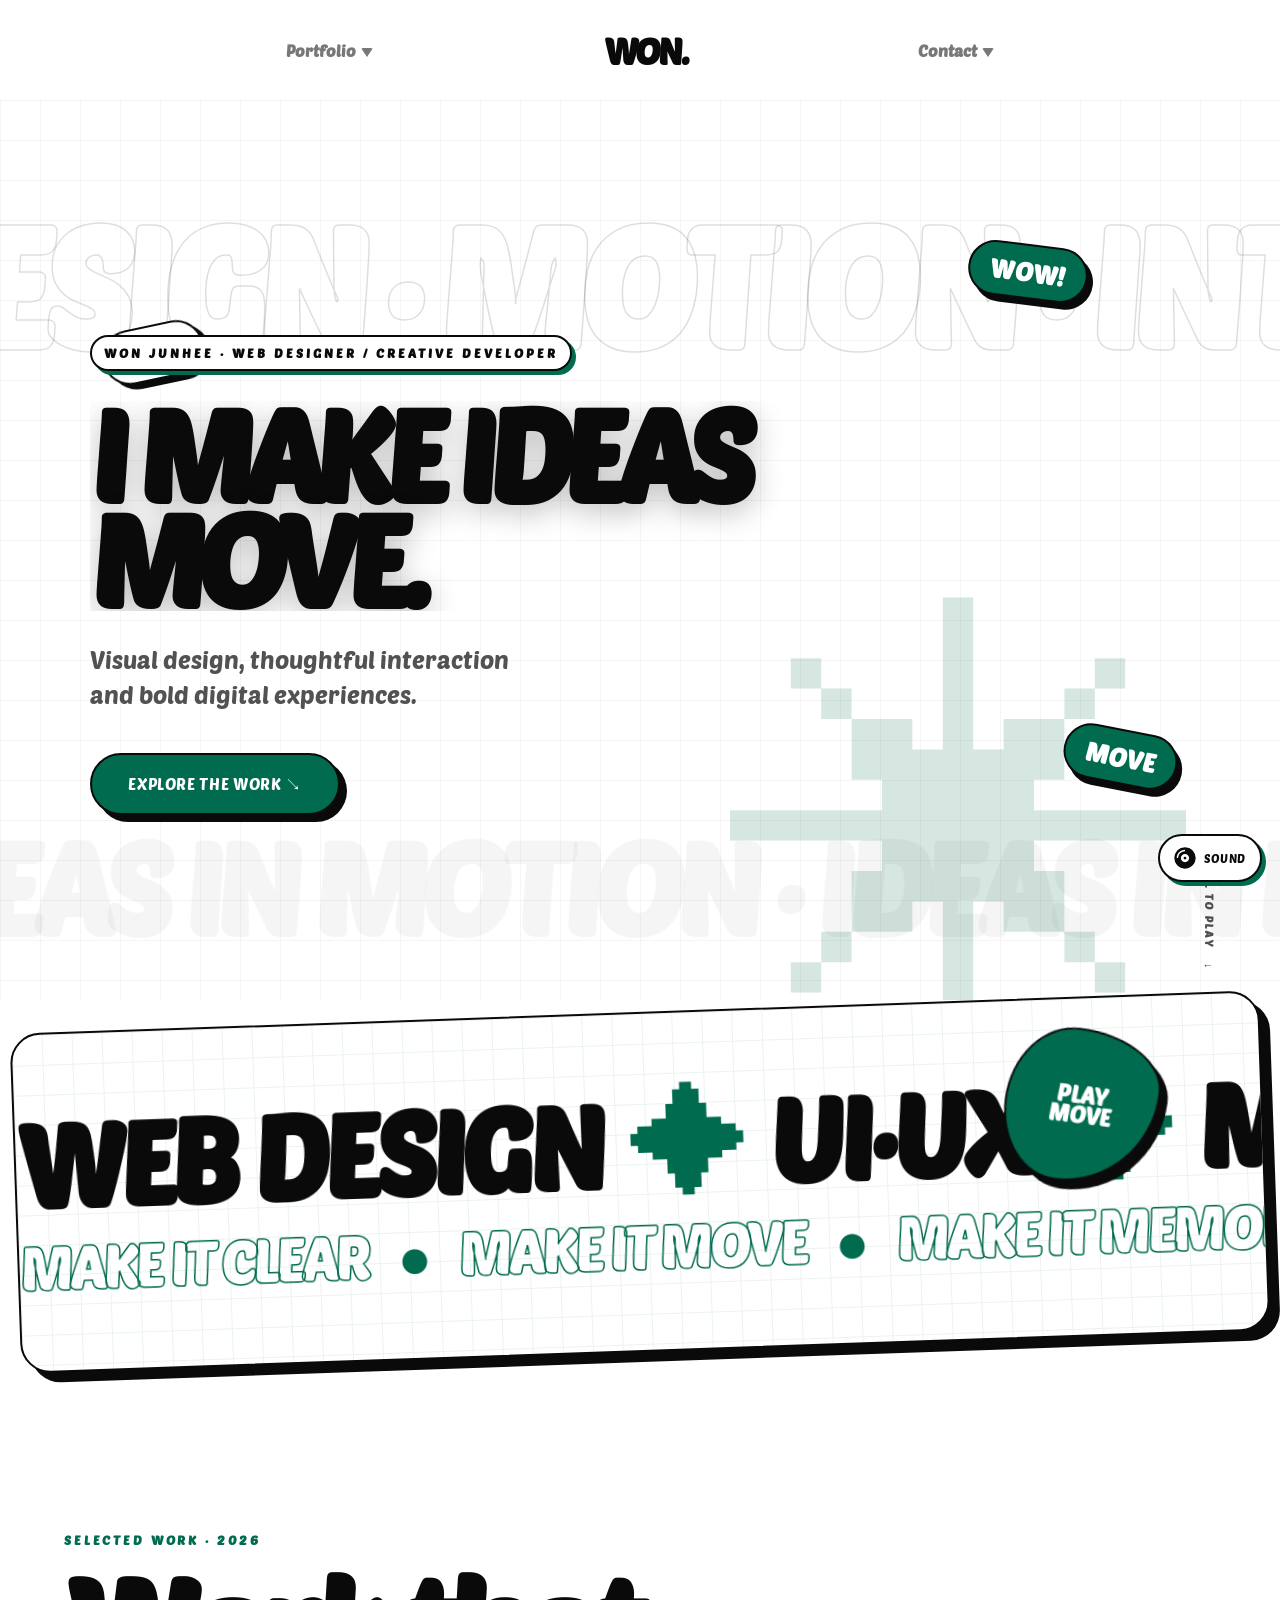
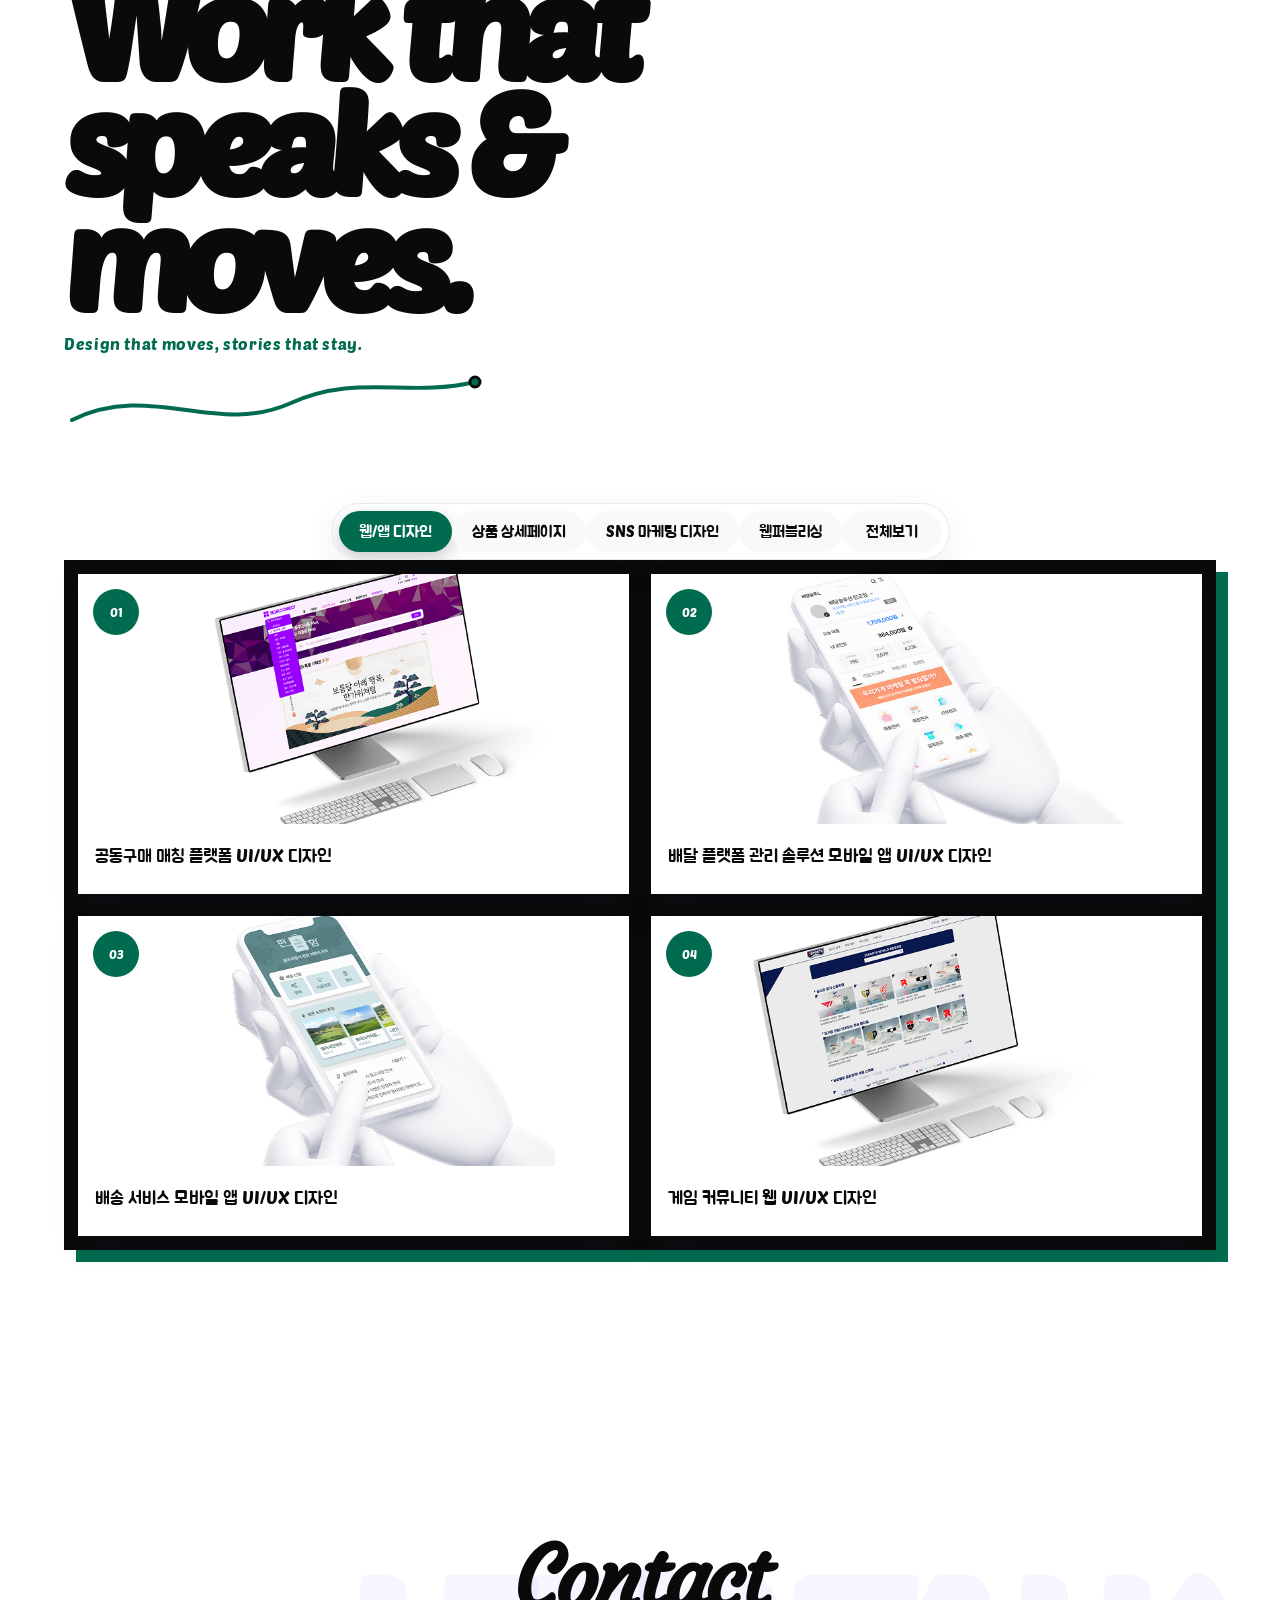
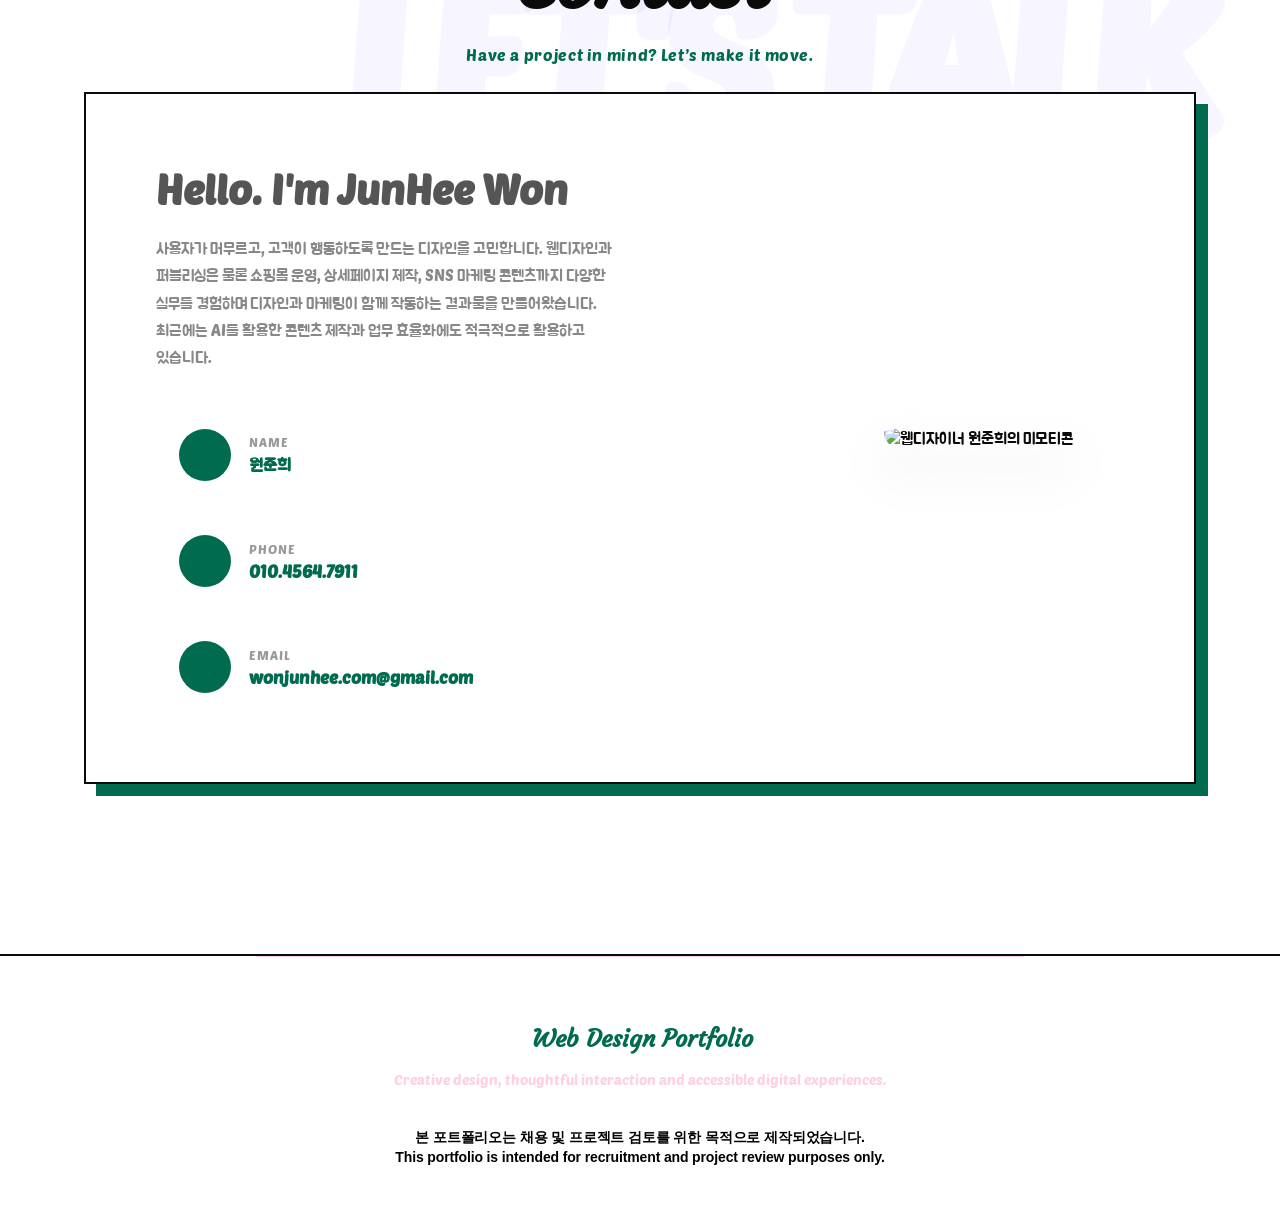
==== commit 866705d1: "Redesign modal and utility controls" ====
--- a/index.html
+++ b/index.html
@@ -12,7 +12,7 @@
         <meta property="og:type" content="website">
         <title>Web Design Portfolio | 원준희</title>
         <link rel="icon" href="img/icon/img_favicon.png" type="image/png">
-        <link rel="stylesheet" href="css/common.css?v=20260810-5">
+        <link rel="stylesheet" href="css/common.css?v=20260810-6">
     </head>
 
     <body id="body">
@@ -206,13 +206,17 @@
 
         <div class="imgPopUpWindow" role="dialog" aria-modal="true" aria-hidden="true" aria-labelledby="modalTitle">
             <div class="modal" role="document">
-                <h2 id="modalTitle" class="srOnly">
-                    포트폴리오 이미지 상세 보기
-                </h2>
-
-                <button class="closeBtn" type="button" aria-label="상세 이미지 닫기">
-                    &times;
-                </button>
+                <div class="modalHeader">
+                    <div class="modalHeading">
+                        <span>Selected work / Detail</span>
+                        <h2 id="modalTitle">Project View</h2>
+                    </div>
+
+                    <button class="closeBtn" type="button" aria-label="상세 이미지 닫기">
+                        <span class="closeBtnLabel">Close</span>
+                        <span class="closeBtnIcon" aria-hidden="true">&times;</span>
+                    </button>
+                </div>
 
                 <div class="imgWrap">
                     <img id="popupImg" alt="">
@@ -220,32 +224,21 @@
             </div>
         </div>
 
-        <button class="topBtn" type="button" aria-label="페이지 맨 위로 이동">
-            <i class="fas fa-arrow-alt-circle-up" aria-hidden="true"></i>
-        </button>
-
-        <button id="toggleButton" type="button" aria-label="배경 음악 재생" aria-pressed="false">
-            <svg xmlns="http://www.w3.org/2000/svg" viewBox="0 0 496 512" class="fa-compact-disc fa-2x" aria-hidden="true"
-                focusable="false">
-                <path
-                    d="M248 8C111 8 0 119 0 256s111 248 248 248 248-111 248-248S385 8 248 8zM88 256H56c0-105.9 86.1-192 192-192v32c-88.2 0-160 71.8-160 160zm160 96c-53 0-96-43-96-96s43-96 96-96 96 43 96 96-43 96-96 96zm0-128c-17.7 0-32 14.3-32 32s14.3 32 32 32 32-14.3 32-32-14.3-32-32-32z"
-                    fill="url(#icon-gradient)"></path>
-
-                <defs>
-                    <linearGradient id="icon-gradient" x1="0%" y1="0%" x2="100%" y2="100%">
-                        <stop offset="0%" stop-color="#3655ff"></stop>
-
-                        <stop offset="25%" stop-color="#3655ff"></stop>
-
-                        <stop offset="50%" stop-color="#c26bf8"></stop>
-
-                        <stop offset="75%" stop-color="#f65660"></stop>
-
-                        <stop offset="100%" stop-color="#f65660"></stop>
-                    </linearGradient>
-                </defs>
-            </svg>
-        </button>
+        <div class="utilityDock" role="group" aria-label="페이지 도구">
+            <button id="toggleButton" type="button" aria-label="배경 음악 재생" aria-pressed="false">
+                <svg xmlns="http://www.w3.org/2000/svg" viewBox="0 0 496 512" class="fa-compact-disc fa-2x" aria-hidden="true"
+                    focusable="false">
+                    <path
+                        d="M248 8C111 8 0 119 0 256s111 248 248 248 248-111 248-248S385 8 248 8zM88 256H56c0-105.9 86.1-192 192-192v32c-88.2 0-160 71.8-160 160zm160 96c-53 0-96-43-96-96s43-96 96-96 96 43 96 96-43 96-96 96zm0-128c-17.7 0-32 14.3-32 32s14.3 32 32 32 32-14.3 32-32-14.3-32-32-32z"></path>
+                </svg>
+                <span class="utilityLabel">Sound</span>
+            </button>
+
+            <button class="topBtn" type="button" aria-label="페이지 맨 위로 이동">
+                <span class="topBtnArrow" aria-hidden="true">↑</span>
+                <span class="utilityLabel">Top</span>
+            </button>
+        </div>
 
         <div id="player" aria-hidden="true"></div>
 
--- a/css/common.css
+++ b/css/common.css
@@ -2407,3 +2407,130 @@
 @media (prefers-reduced-motion: reduce) {
     .ambientTypeLayer { display: none; }
 }
+
+/* Modal and floating utilities share the final monochrome/green art direction. */
+.imgPopUpWindow {
+    padding: clamp(1.6rem, 4vw, 5rem);
+    background: rgb(0 0 0 / 82%);
+    backdrop-filter: blur(1.2rem);
+}
+
+.imgPopUpWindow .modal {
+    display: grid;
+    grid-template-rows: auto minmax(0, 1fr);
+    width: min(96rem, 100%);
+    height: min(90dvh, 92rem);
+    padding: 0;
+    overflow: hidden;
+    border: 2px solid var(--ink);
+    border-radius: 0;
+    background: var(--paper);
+    box-shadow: 1.2rem 1.2rem 0 var(--deep-green);
+    text-align: left;
+}
+
+.imgPopUpWindow .modalHeader {
+    position: relative;
+    z-index: 2;
+    display: flex;
+    align-items: center;
+    justify-content: space-between;
+    gap: 2rem;
+    min-height: 9rem;
+    padding: 1.6rem 2rem;
+    border-bottom: 2px solid var(--ink);
+    background: var(--paper);
+}
+
+.imgPopUpWindow .modalHeading span {
+    color: var(--deep-green);
+    font-size: 1.2rem;
+    letter-spacing: 0.08em;
+    text-transform: uppercase;
+}
+
+.imgPopUpWindow .modalHeading h2 {
+    color: var(--ink);
+    font-family: var(--font-body);
+    font-size: clamp(2.8rem, 4vw, 4.8rem);
+    font-weight: 900;
+    line-height: 0.9;
+    letter-spacing: -0.06em;
+    text-transform: uppercase;
+}
+
+.imgPopUpWindow .closeBtn {
+    position: static;
+    display: inline-flex;
+    align-items: center;
+    gap: 1rem;
+    width: auto;
+    height: 5rem;
+    min-width: 12rem;
+    padding: 0 1.4rem 0 1.8rem;
+    border: 2px solid var(--ink);
+    border-radius: 999px;
+    color: var(--paper);
+    background: var(--deep-green);
+    box-shadow: 0.4rem 0.4rem 0 var(--ink);
+    font-size: 1.4rem;
+    text-transform: uppercase;
+    transition: transform 180ms ease, box-shadow 180ms ease;
+}
+
+.imgPopUpWindow .closeBtn:hover,
+.imgPopUpWindow .closeBtn:focus-visible {
+    transform: translate(0.2rem, 0.2rem);
+    box-shadow: 0.2rem 0.2rem 0 var(--ink);
+}
+
+.closeBtnLabel { flex: 1; text-align: left; }
+.closeBtnIcon { font-family: Arial, sans-serif; font-size: 3rem; font-weight: 400; line-height: 1; }
+.imgPopUpWindow .imgWrap { min-height: 0; padding: clamp(1.2rem, 3vw, 3rem); background: #efefeb; scrollbar-color: var(--deep-green) transparent; }
+.imgPopUpWindow #popupImg { width: min(100%, 76rem); margin-inline: auto; border: 2px solid var(--ink); background: #fff; }
+
+.utilityDock {
+    position: fixed;
+    right: max(1.8rem, env(safe-area-inset-right));
+    bottom: max(1.8rem, env(safe-area-inset-bottom));
+    z-index: 800;
+    display: flex;
+    align-items: flex-end;
+    gap: 0.8rem;
+}
+
+.utilityDock #toggleButton,
+.utilityDock .topBtn {
+    position: relative;
+    inset: auto;
+    width: auto;
+    height: 4.8rem;
+    padding: 0 1.4rem;
+    border: 2px solid var(--ink);
+    border-radius: 999px;
+    color: var(--ink);
+    background: var(--paper);
+    box-shadow: 0.4rem 0.4rem 0 var(--deep-green);
+}
+
+.utilityDock #toggleButton { display: flex; align-items: center; gap: 0.8rem; }
+.utilityDock .topBtn { align-items: center; gap: 0.7rem; }
+.utilityDock .fa-compact-disc { width: 2.2rem; height: 2.2rem; background: transparent; }
+.utilityDock #toggleButton path { fill: currentColor; }
+.utilityDock #toggleButton[aria-pressed="true"] { color: var(--paper); background: var(--deep-green); }
+.utilityDock .topBtnArrow { font-size: 2.2rem; line-height: 1; }
+.utilityDock .utilityLabel { font-size: 1.2rem; letter-spacing: 0.05em; text-transform: uppercase; }
+
+@media (max-width: 767px) {
+    .imgPopUpWindow { align-items: stretch; padding: 0; }
+    .imgPopUpWindow .modal { width: 100%; height: 100dvh; border: 0; box-shadow: none; }
+    .imgPopUpWindow .modalHeader { min-height: 7.6rem; padding: max(1.2rem, env(safe-area-inset-top)) 1.4rem 1.2rem; }
+    .imgPopUpWindow .modalHeading span { display: none; }
+    .imgPopUpWindow .modalHeading h2 { font-size: 3rem; }
+    .imgPopUpWindow .closeBtn { min-width: 10.4rem; height: 4.8rem; padding-inline: 1.4rem 1rem; }
+    .imgPopUpWindow .imgWrap { padding: 1rem 1rem max(1rem, env(safe-area-inset-bottom)); }
+    .utilityDock { right: max(1.2rem, env(safe-area-inset-right)); bottom: max(1.2rem, env(safe-area-inset-bottom)); }
+    .utilityDock #toggleButton,
+    .utilityDock .topBtn { height: 4.6rem; padding-inline: 1.2rem; }
+    .utilityDock .utilityLabel { font-size: 1.1rem; }
+}
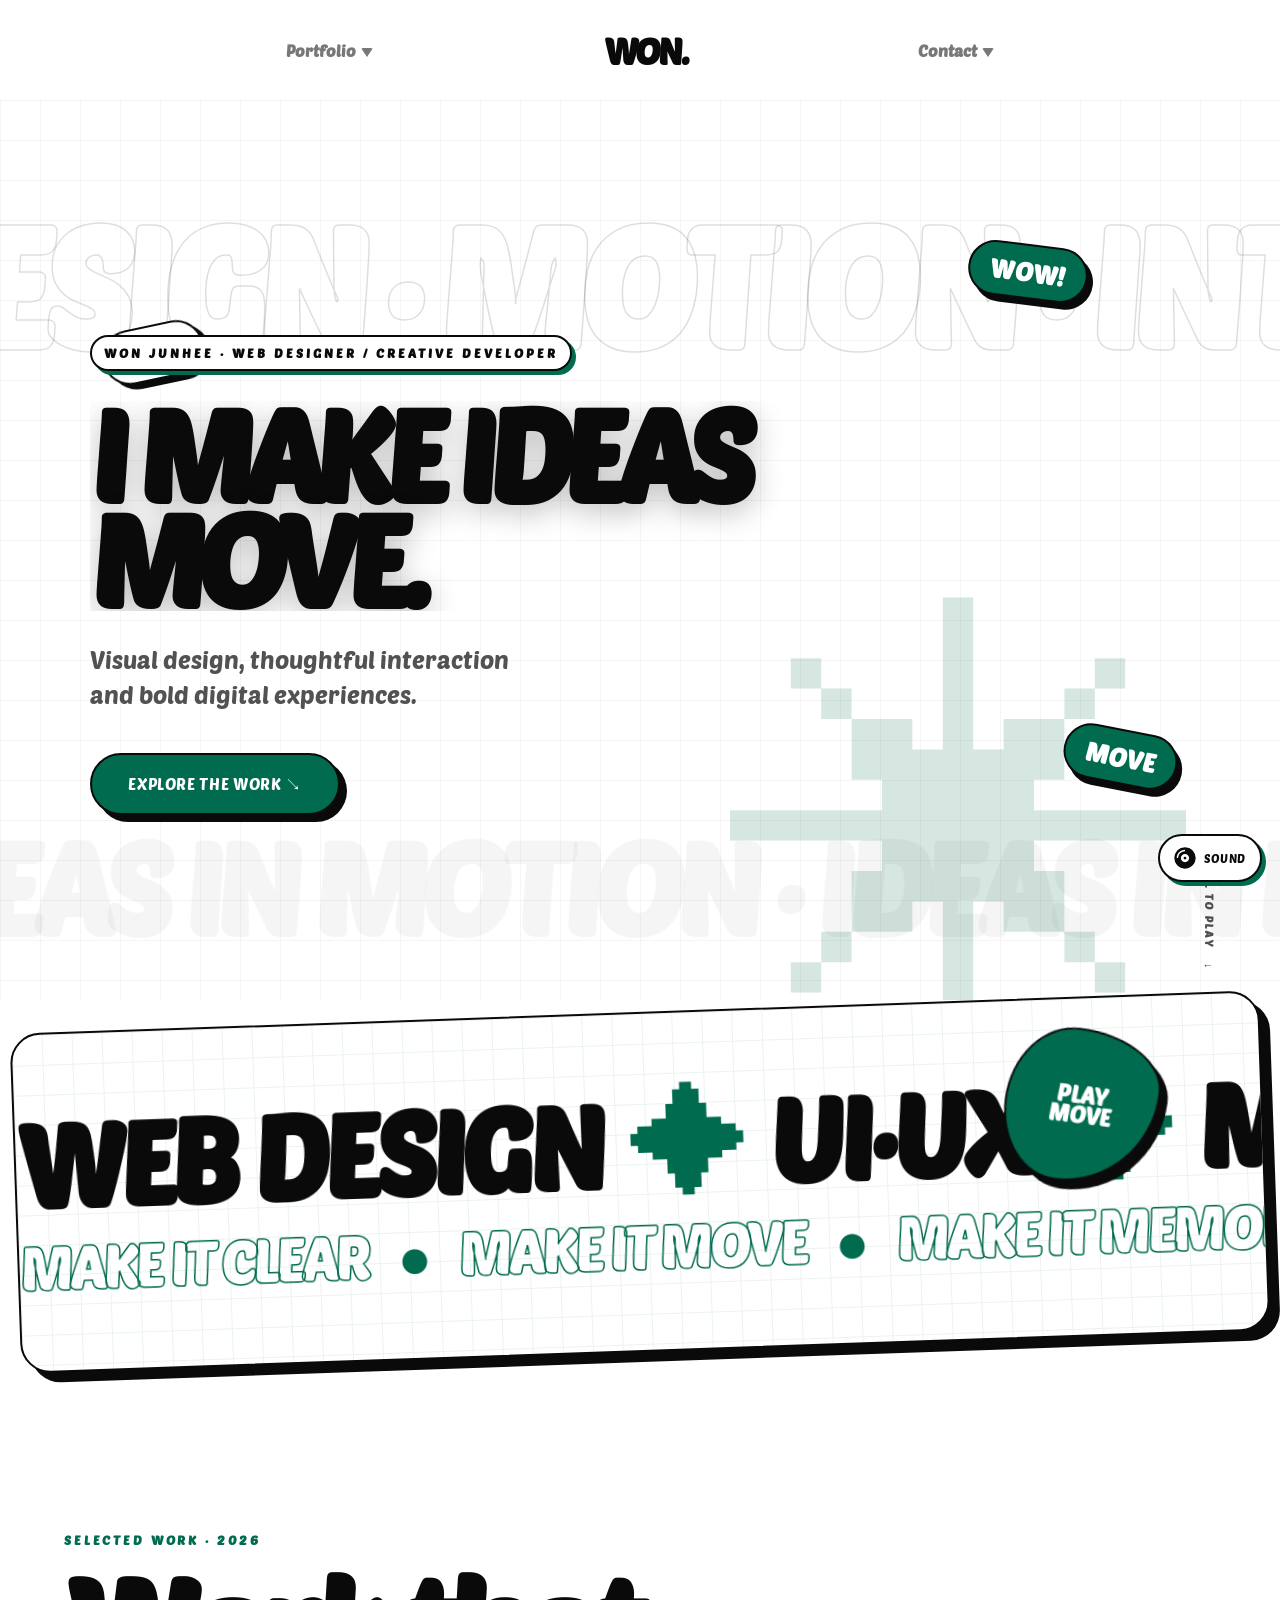
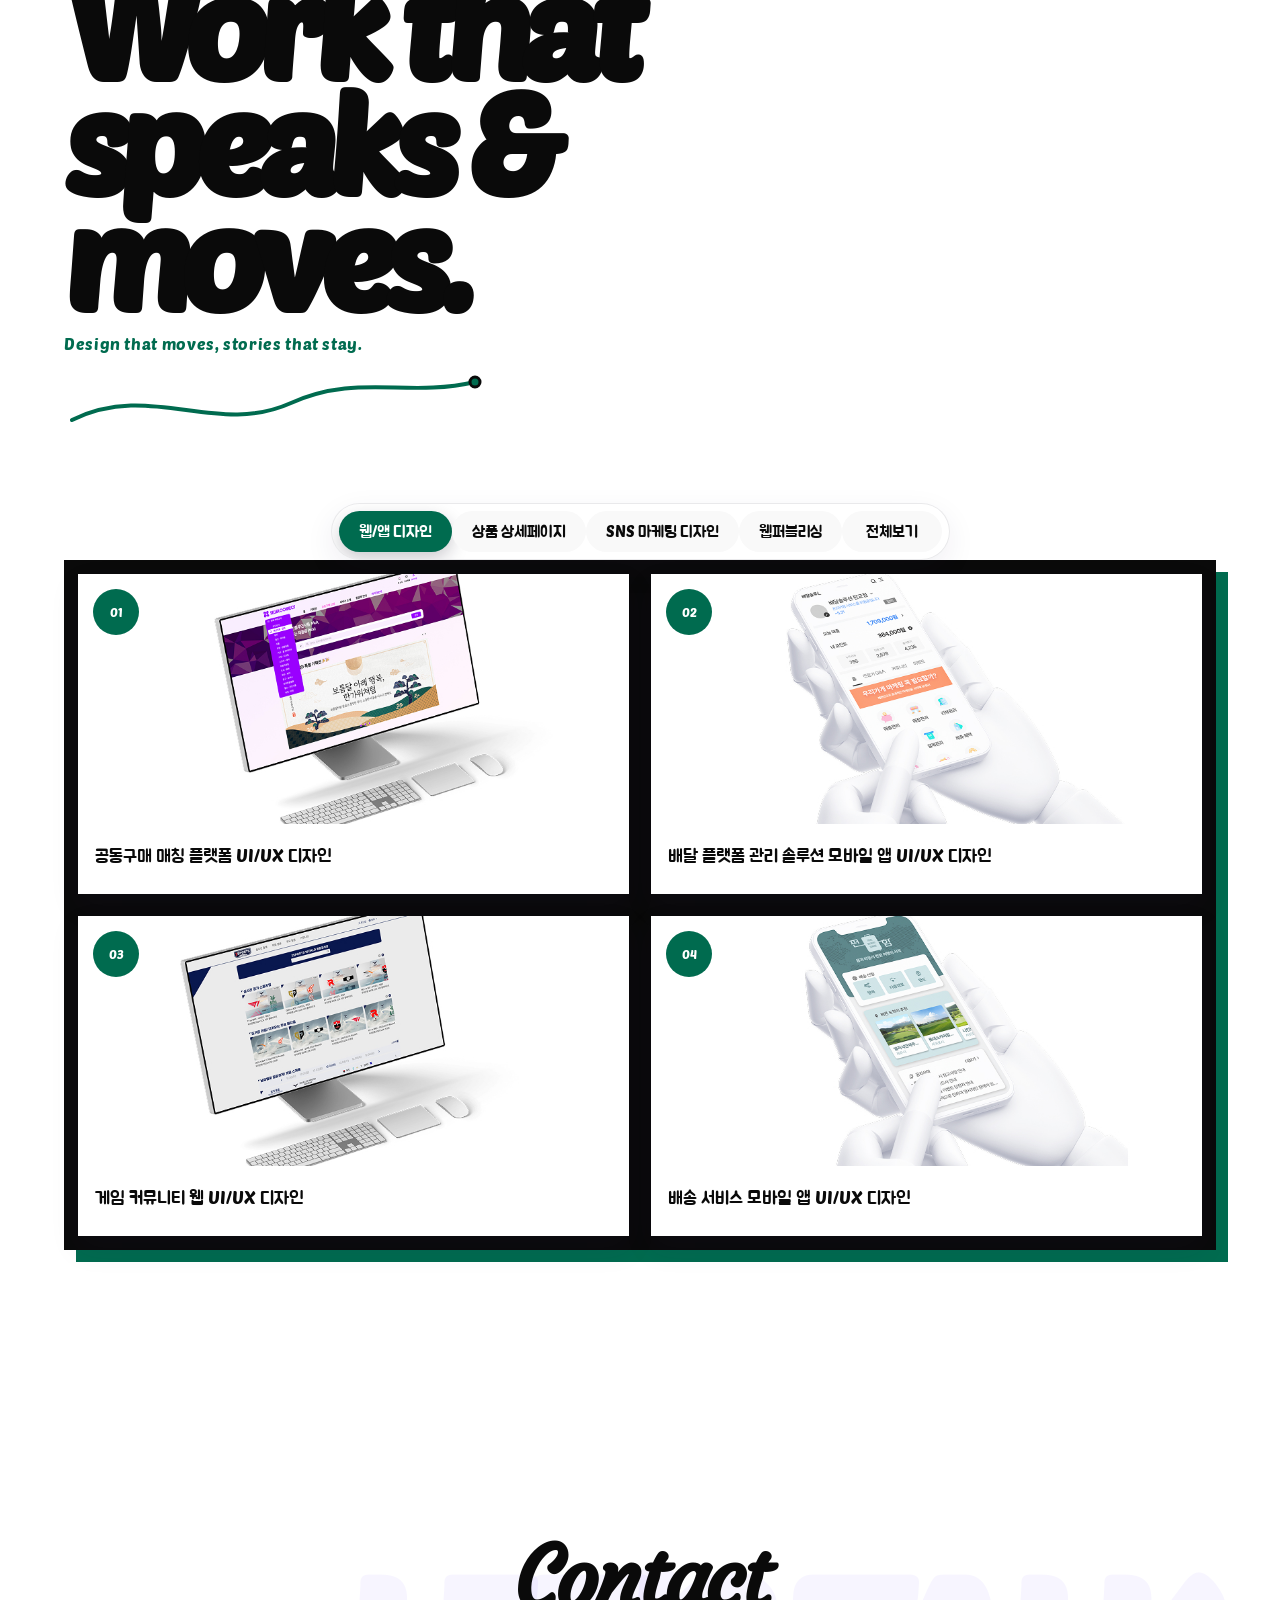
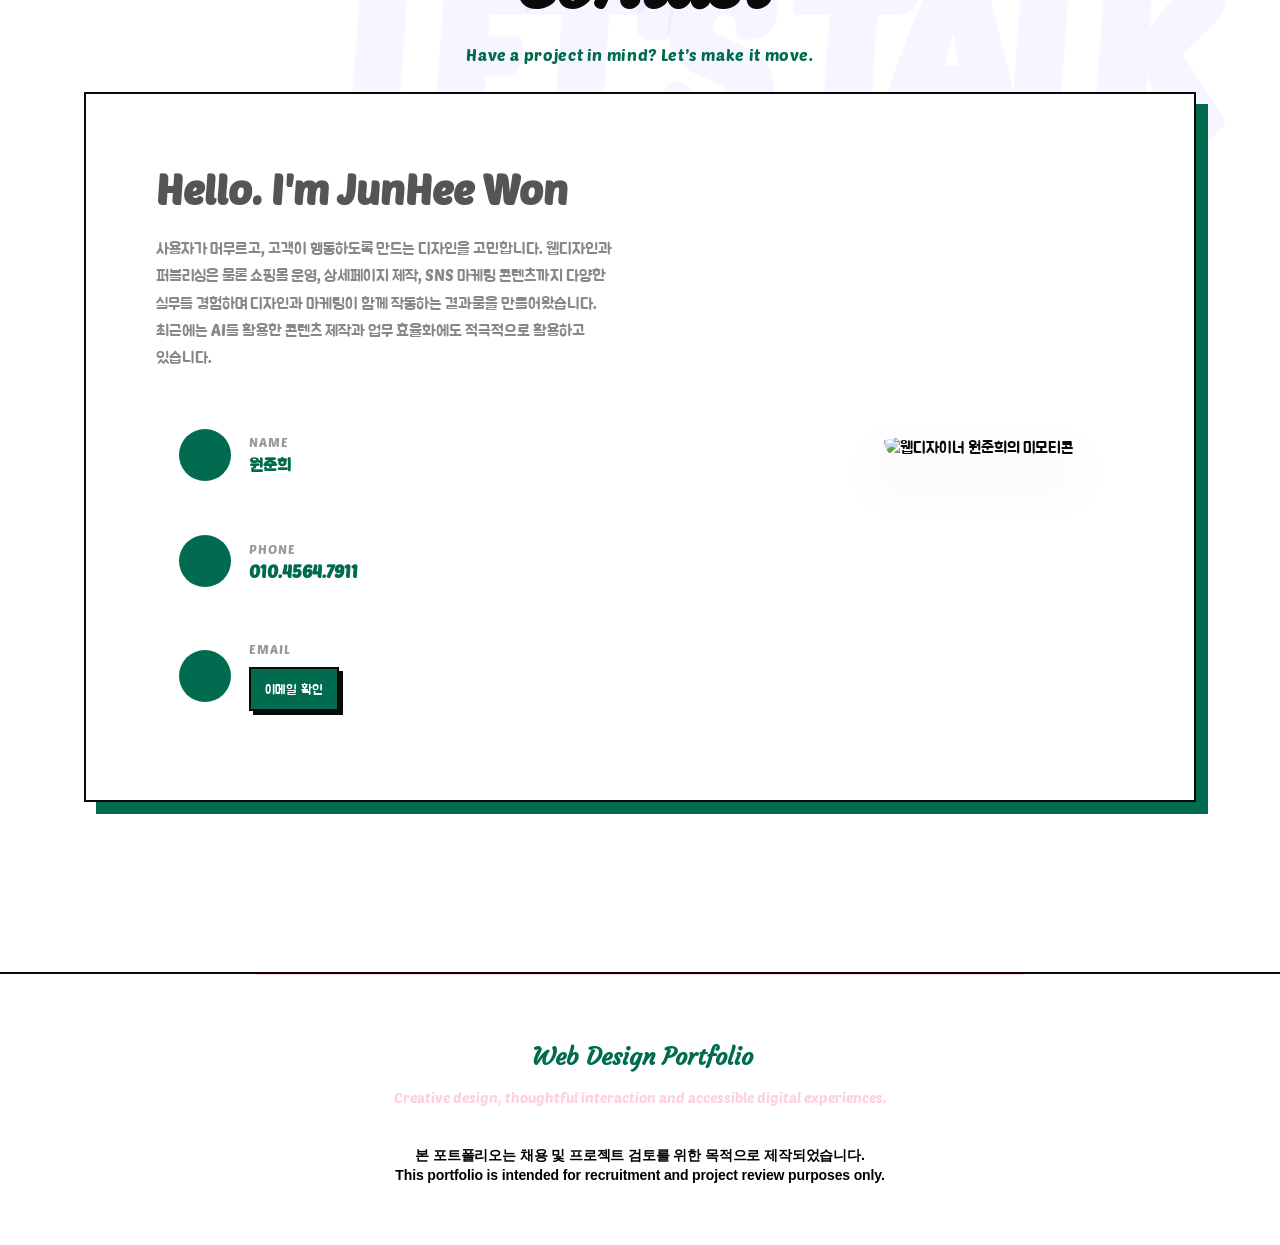
==== commit 73b060d2: "Protect email behind reveal" ====
--- a/index.html
+++ b/index.html
@@ -12,7 +12,7 @@
         <meta property="og:type" content="website">
         <title>Web Design Portfolio | 원준희</title>
         <link rel="icon" href="img/icon/img_favicon.png" type="image/png">
-        <link rel="stylesheet" href="css/common.css?v=20260810-6">
+        <link rel="stylesheet" href="css/common.css?v=20260810-7">
     </head>
 
     <body id="body">
@@ -190,9 +190,19 @@
                                     <div class="contactContent">
                                         <span class="contactLabel">Email</span>
 
-                                        <a class="contactValue" href="mailto:wonjunhee.com@gmail.com">
-                                            wonjunhee.com@gmail.com
-                                        </a>
+                                        <div class="emailReveal">
+                                            <button class="contactRevealBtn" type="button" data-email-reveal>
+                                                이메일 확인
+                                            </button>
+
+                                            <div class="emailRevealResult" data-email-result hidden aria-live="polite">
+                                                <strong class="contactValue" data-email-address></strong>
+                                                <div class="emailRevealActions">
+                                                    <button type="button" data-email-copy>주소 복사</button>
+                                                    <a data-email-link>메일 보내기</a>
+                                                </div>
+                                            </div>
+                                        </div>
                                     </div>
                                 </li>
                             </ul>
@@ -266,7 +276,7 @@
         <script src="https://kit.fontawesome.com/07af8a896d.js" crossorigin="anonymous"></script>
         <script src="https://www.youtube.com/iframe_api"></script>
         <script src="js/portfolio-data.js"></script>
-        <script src="js/common.js?v=20260810-2"></script>
+        <script src="js/common.js?v=20260810-3"></script>
         <script src="https://cdn.jsdelivr.net/npm/animejs@3.2.2/lib/anime.min.js"></script>
         <script type="module" src="js/motion.js?v=20260810-5"></script>
     </body>
--- a/css/common.css
+++ b/css/common.css
@@ -2534,3 +2534,51 @@
     .utilityDock .topBtn { height: 4.6rem; padding-inline: 1.2rem; }
     .utilityDock .utilityLabel { font-size: 1.1rem; }
 }
+
+/* Contact reveal keeps the raw address out of the initial document markup. */
+.emailReveal { margin-top: 0.6rem; }
+
+.contactRevealBtn,
+.emailRevealActions button,
+.emailRevealActions a {
+    display: inline-flex;
+    align-items: center;
+    justify-content: center;
+    min-height: 4.4rem;
+    padding: 0.9rem 1.4rem;
+    border: 2px solid var(--ink);
+    color: var(--ink);
+    background: var(--paper);
+    font-size: 1.3rem;
+    line-height: 1;
+    letter-spacing: 0.03em;
+    text-transform: uppercase;
+    transition: color 180ms ease, background-color 180ms ease, transform 180ms ease;
+}
+
+.contactRevealBtn {
+    color: var(--paper);
+    background: var(--deep-green);
+    box-shadow: 0.4rem 0.4rem 0 var(--ink);
+}
+
+.contactRevealBtn:hover,
+.contactRevealBtn:focus-visible,
+.emailRevealActions button:hover,
+.emailRevealActions button:focus-visible,
+.emailRevealActions a:hover,
+.emailRevealActions a:focus-visible {
+    color: var(--paper);
+    background: var(--deep-green);
+    transform: translateY(-0.2rem);
+}
+
+.emailRevealResult[hidden] { display: none; }
+.emailRevealResult .contactValue { display: block; overflow-wrap: anywhere; }
+.emailRevealActions { display: flex; flex-wrap: wrap; gap: 0.8rem; margin-top: 1.2rem; }
+
+@media (max-width: 767px) {
+    .contactRevealBtn,
+    .emailRevealActions button,
+    .emailRevealActions a { min-height: 4.8rem; }
+}
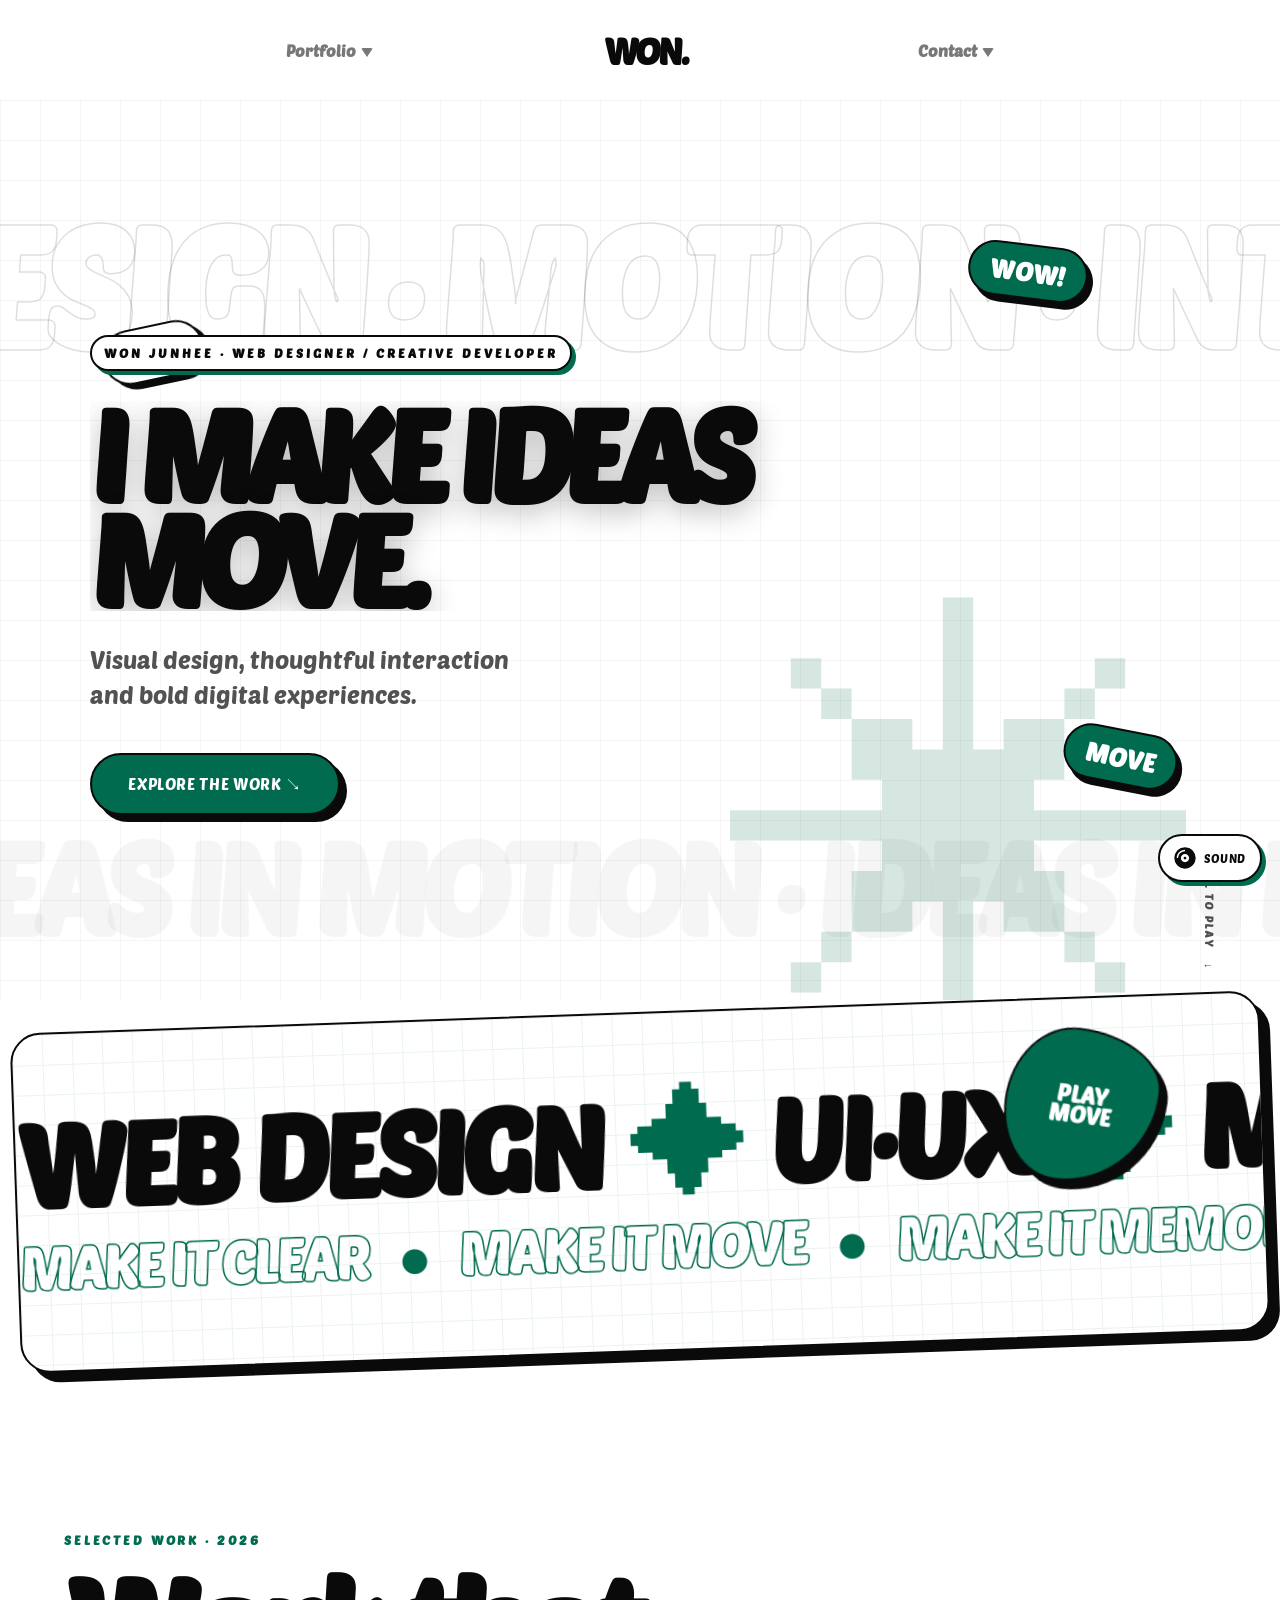
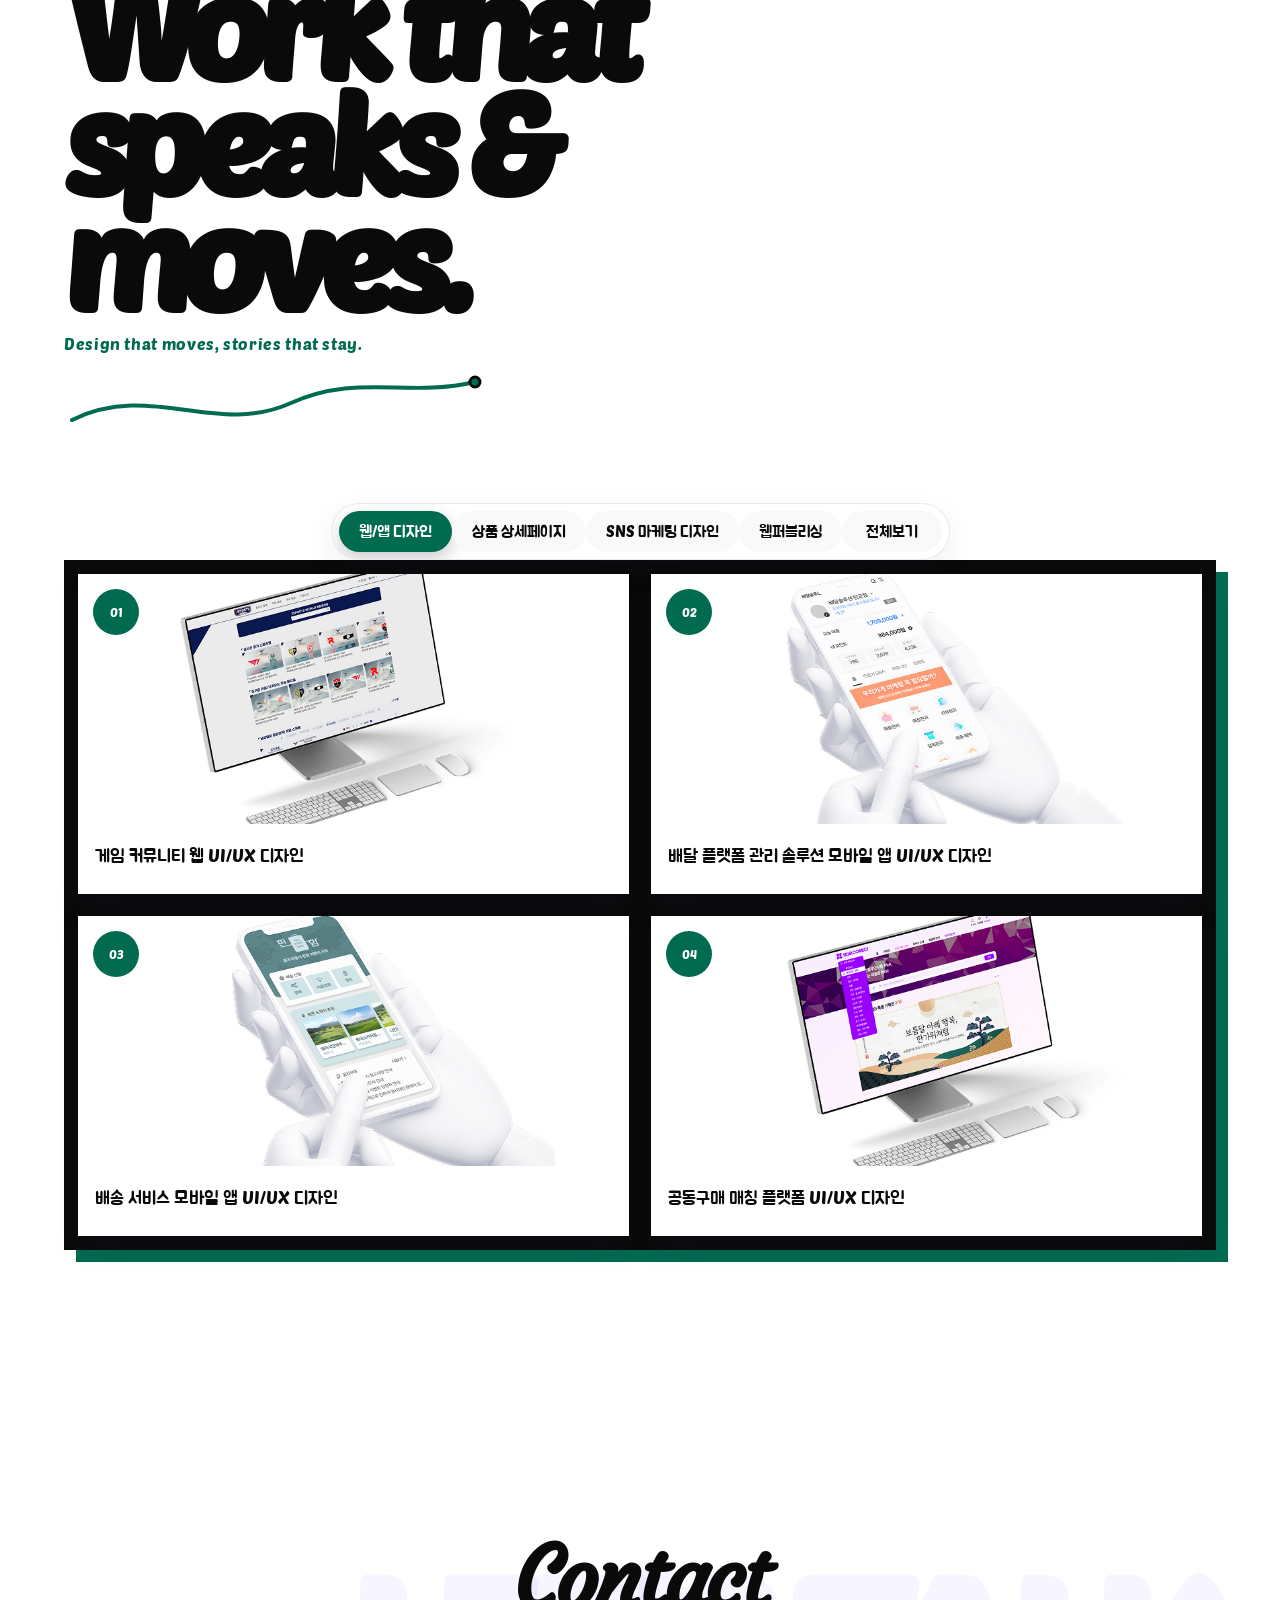
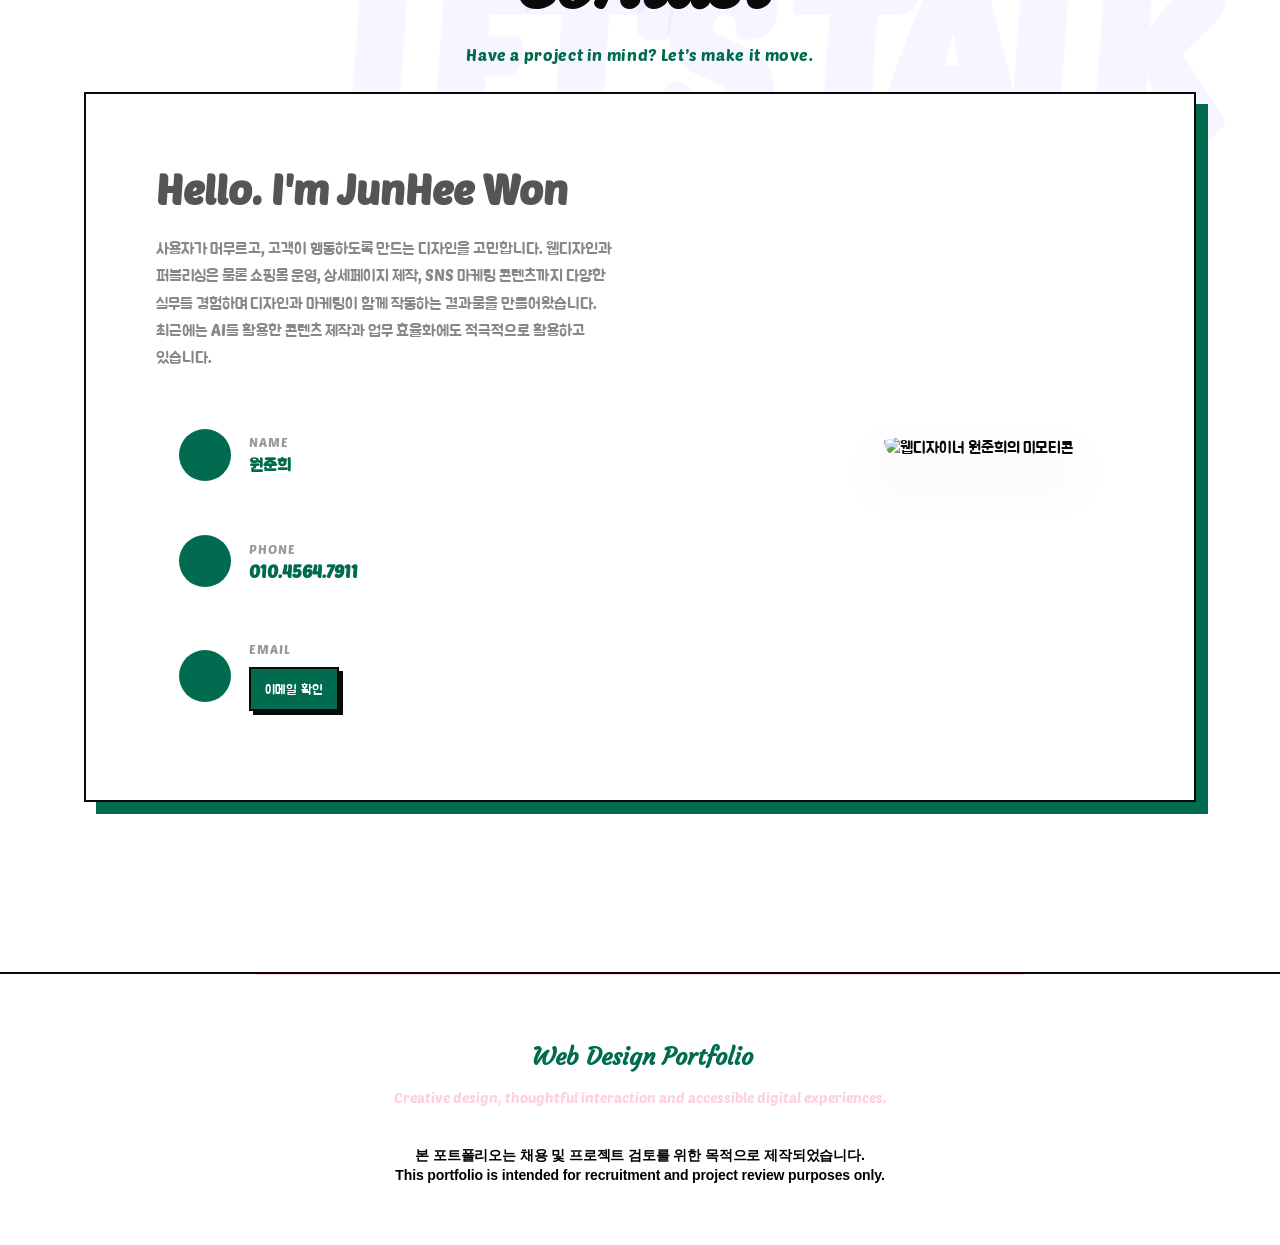
==== commit f5661f74: "Refresh favicon and social preview" ====
--- a/index.html
+++ b/index.html
@@ -7,11 +7,19 @@
         <meta name="robots" content="noindex, nofollow">
         <meta property="og:title" content="Web Design Portfolio | 원준희">
         <meta property="og:description" content="디자인과 개발을 연결하는 웹디자이너 원준희의 포트폴리오 사이트입니다.">
-        <meta property="og:image" content="https://wonpro.github.io/img/img_og.png">
+        <meta property="og:image" content="https://wonpro.github.io/img/img_og-v2.png">
+        <meta property="og:image:width" content="1200">
+        <meta property="og:image:height" content="630">
+        <meta property="og:image:alt" content="WON. Design, Motion, Interaction 포트폴리오">
         <meta property="og:url" content="https://wonpro.github.io/">
         <meta property="og:type" content="website">
+        <meta name="twitter:card" content="summary_large_image">
+        <meta name="twitter:title" content="Web Design Portfolio | 원준희">
+        <meta name="twitter:description" content="디자인과 개발을 연결하는 웹디자이너 원준희의 포트폴리오 사이트입니다.">
+        <meta name="twitter:image" content="https://wonpro.github.io/img/img_og-v2.png">
         <title>Web Design Portfolio | 원준희</title>
-        <link rel="icon" href="img/icon/img_favicon.png" type="image/png">
+        <link rel="icon" href="img/icon/favicon-v2.svg" type="image/svg+xml">
+        <link rel="alternate icon" href="img/icon/img_favicon.png" type="image/png">
         <link rel="stylesheet" href="css/common.css?v=20260810-7">
     </head>
 
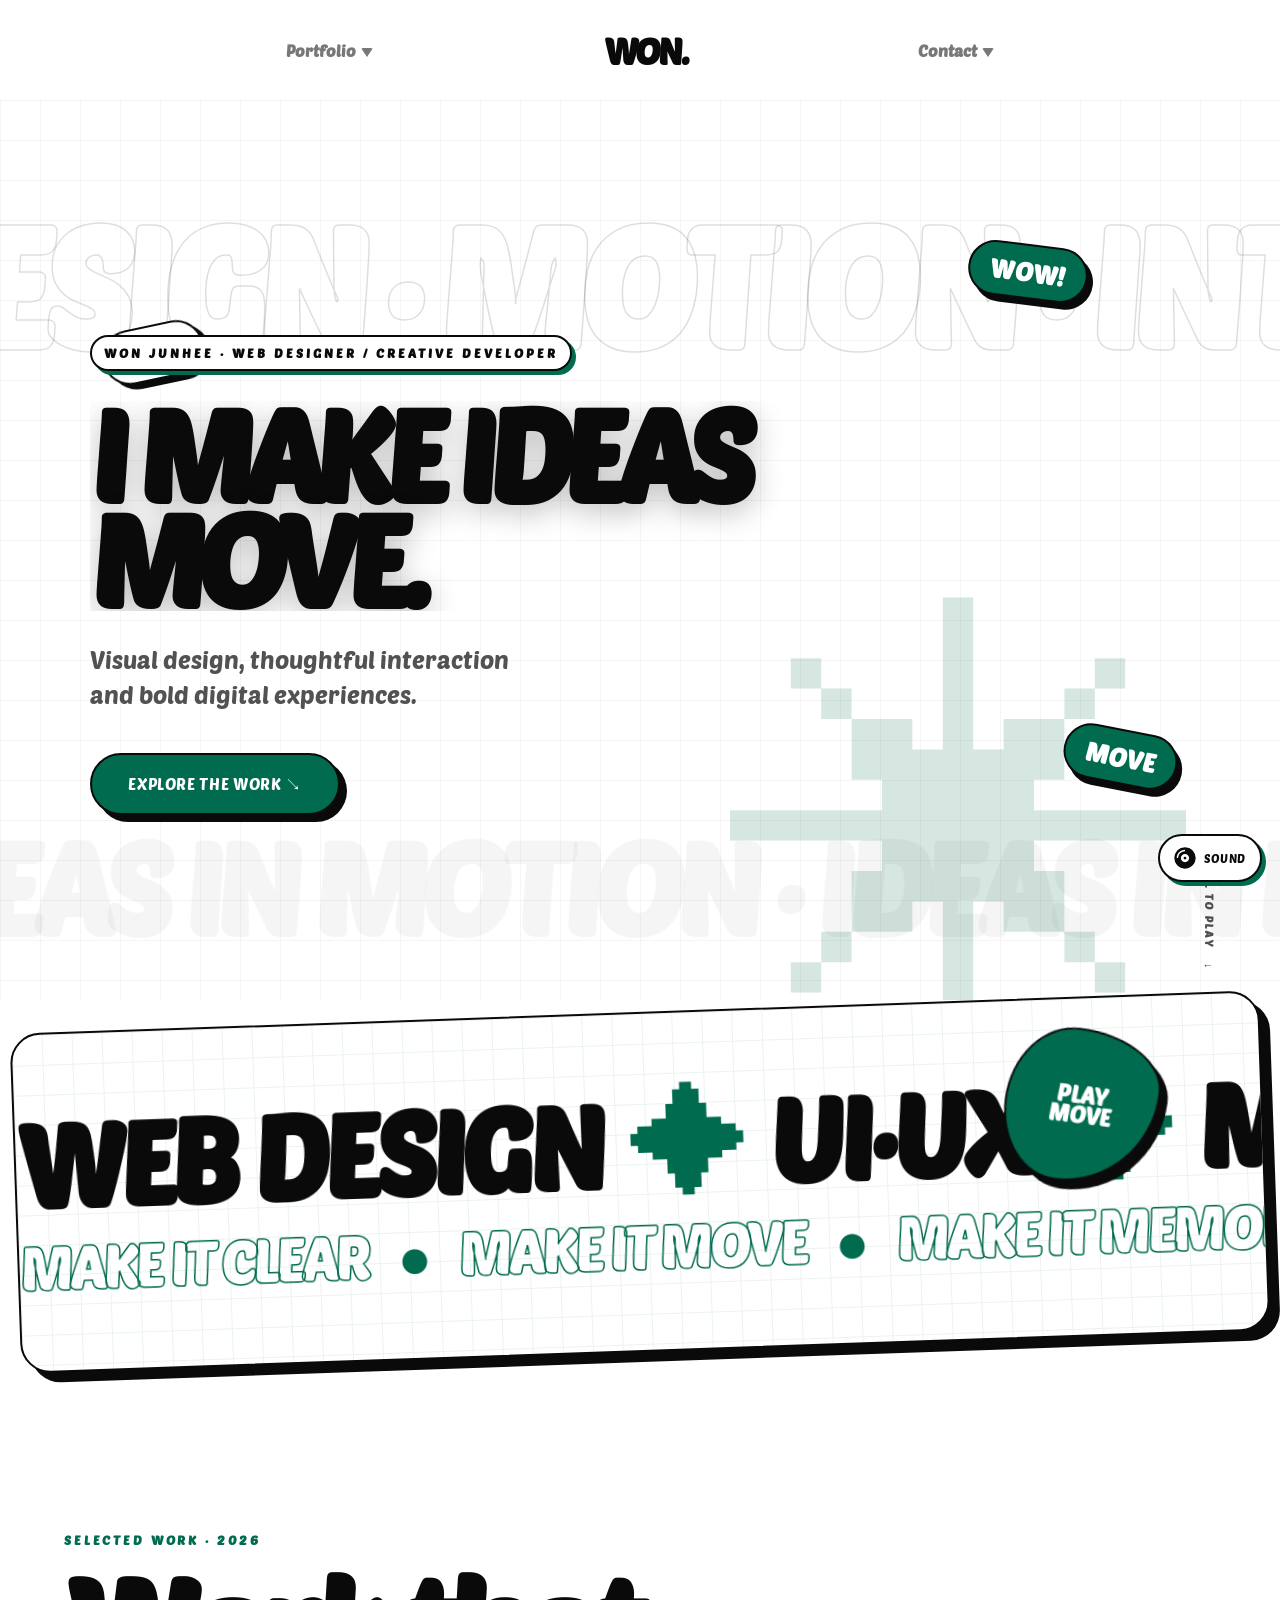
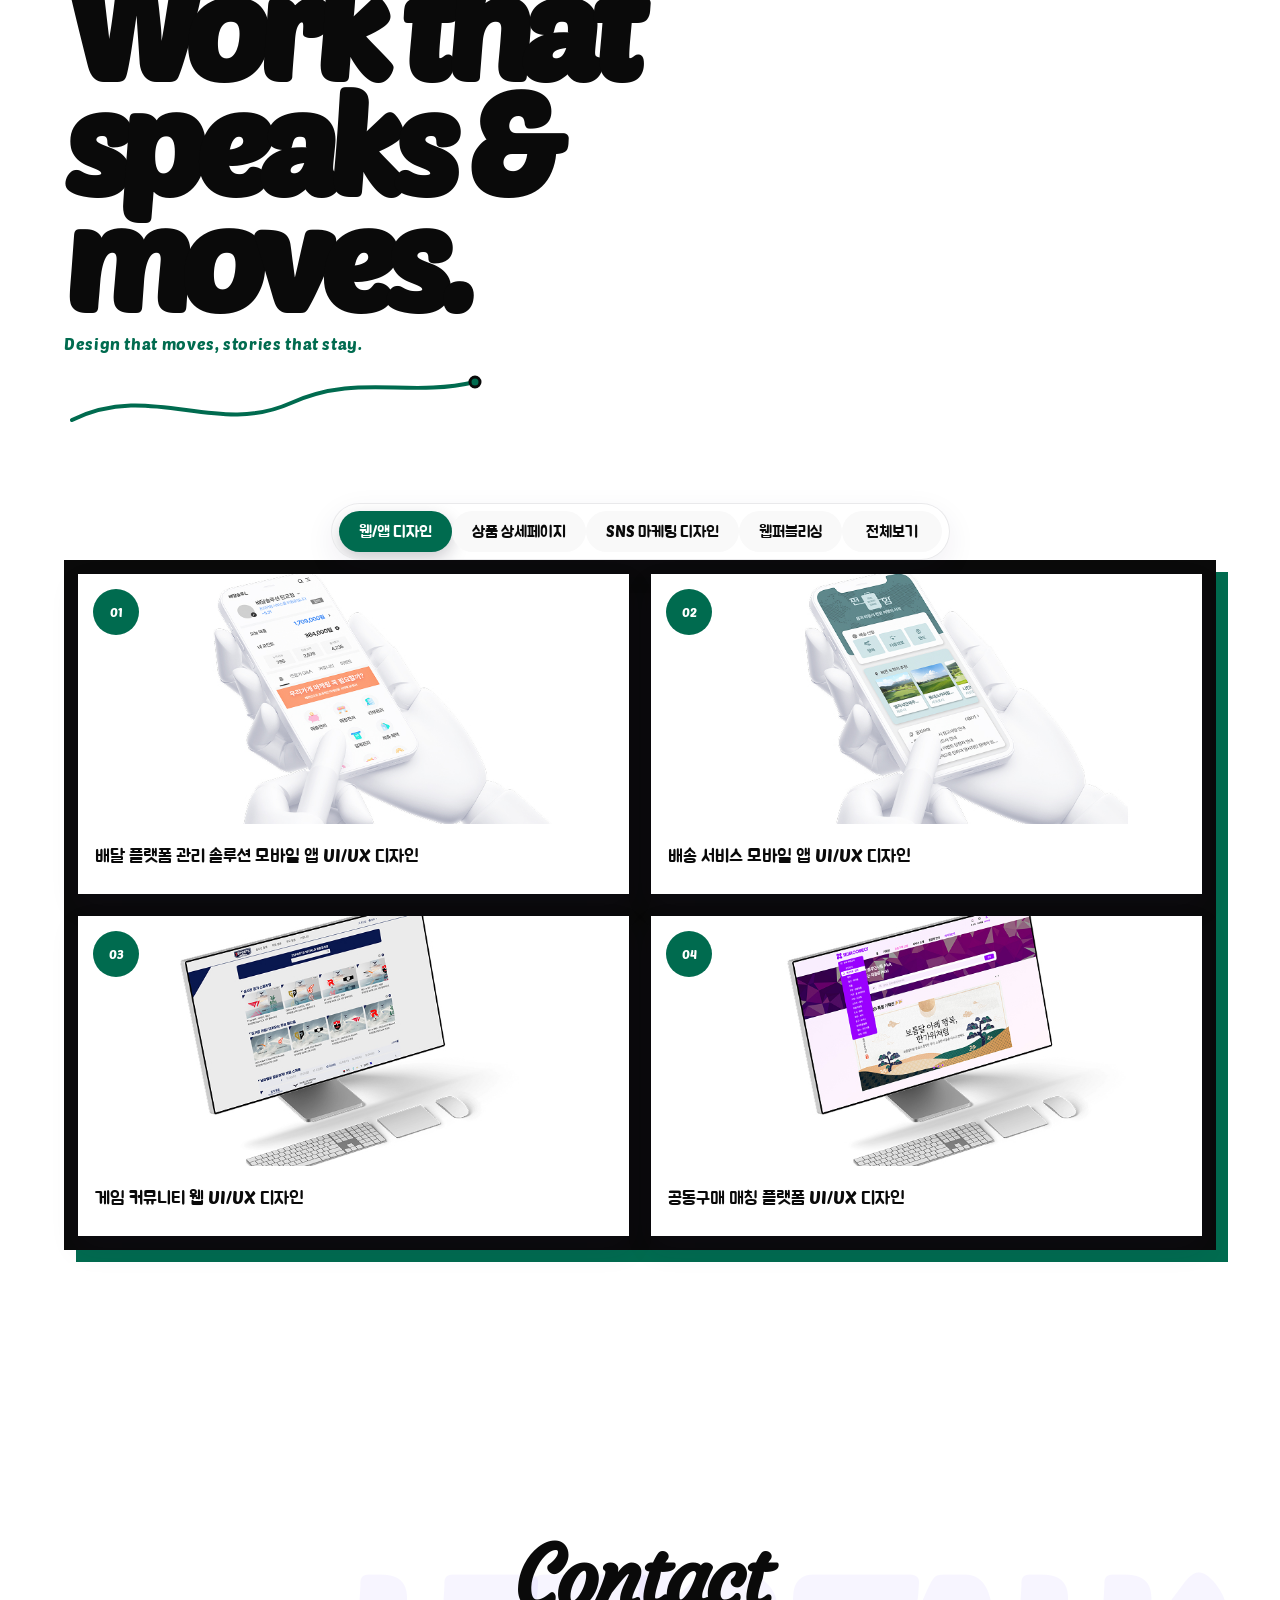
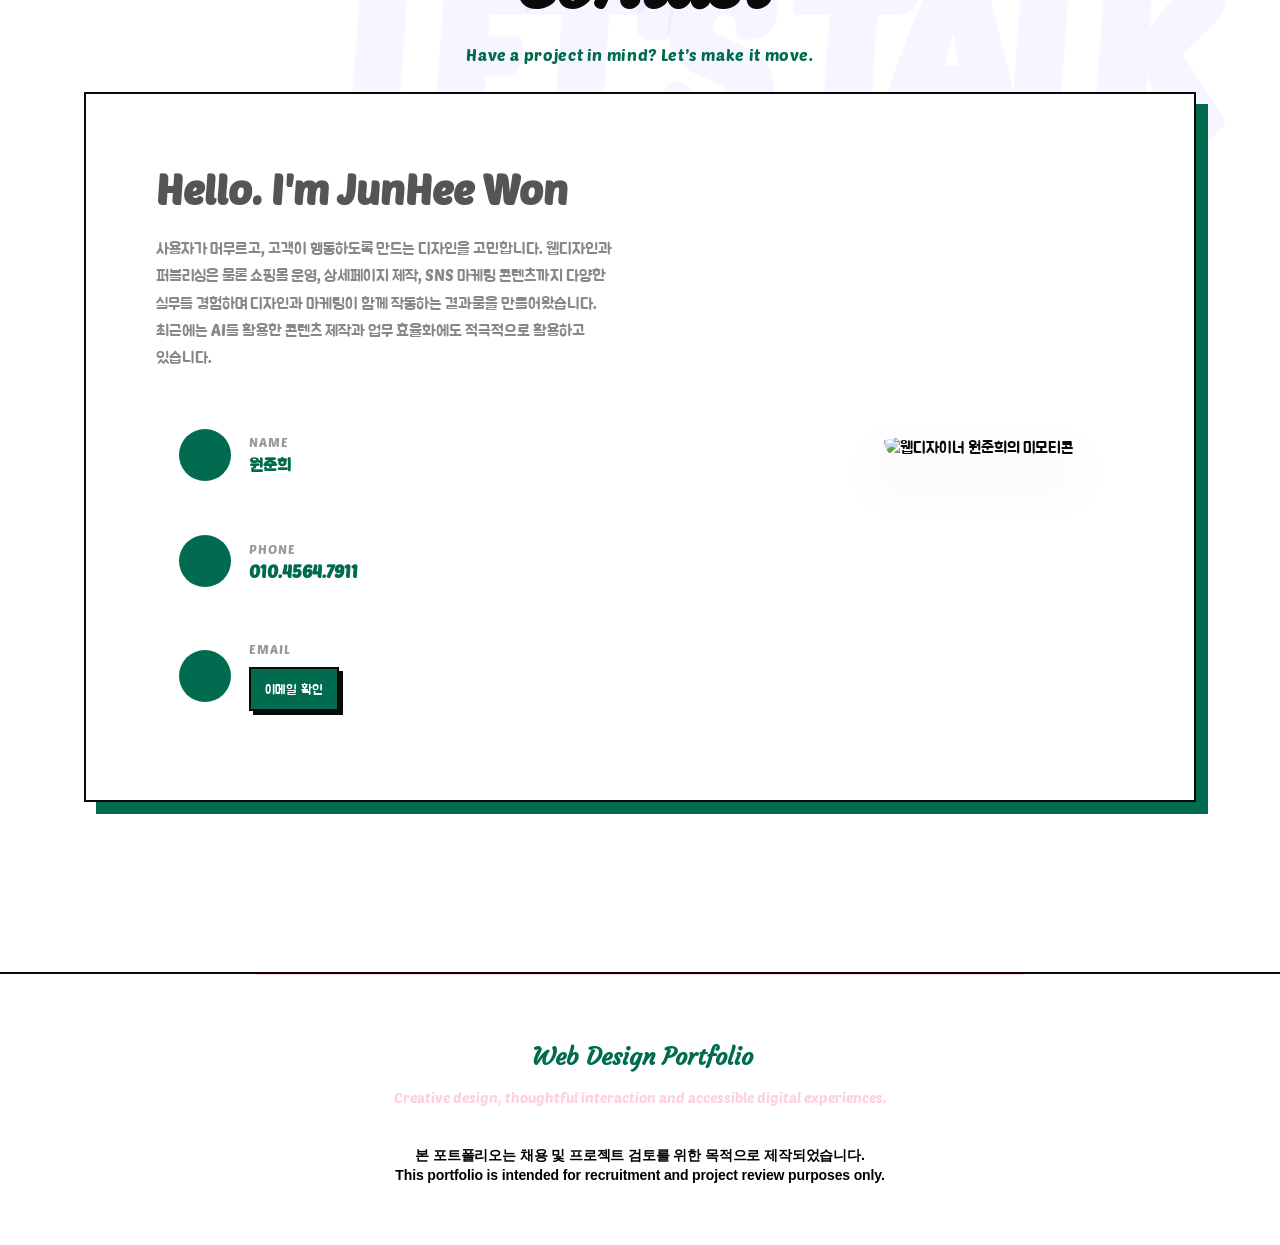
==== commit 9a3af454: "Refresh email script cache" ====
--- a/index.html
+++ b/index.html
@@ -284,7 +284,7 @@
         <script src="https://kit.fontawesome.com/07af8a896d.js" crossorigin="anonymous"></script>
         <script src="https://www.youtube.com/iframe_api"></script>
         <script src="js/portfolio-data.js"></script>
-        <script src="js/common.js?v=20260810-3"></script>
+        <script src="js/common.js?v=20260810-4"></script>
         <script src="https://cdn.jsdelivr.net/npm/animejs@3.2.2/lib/anime.min.js"></script>
         <script type="module" src="js/motion.js?v=20260810-5"></script>
     </body>
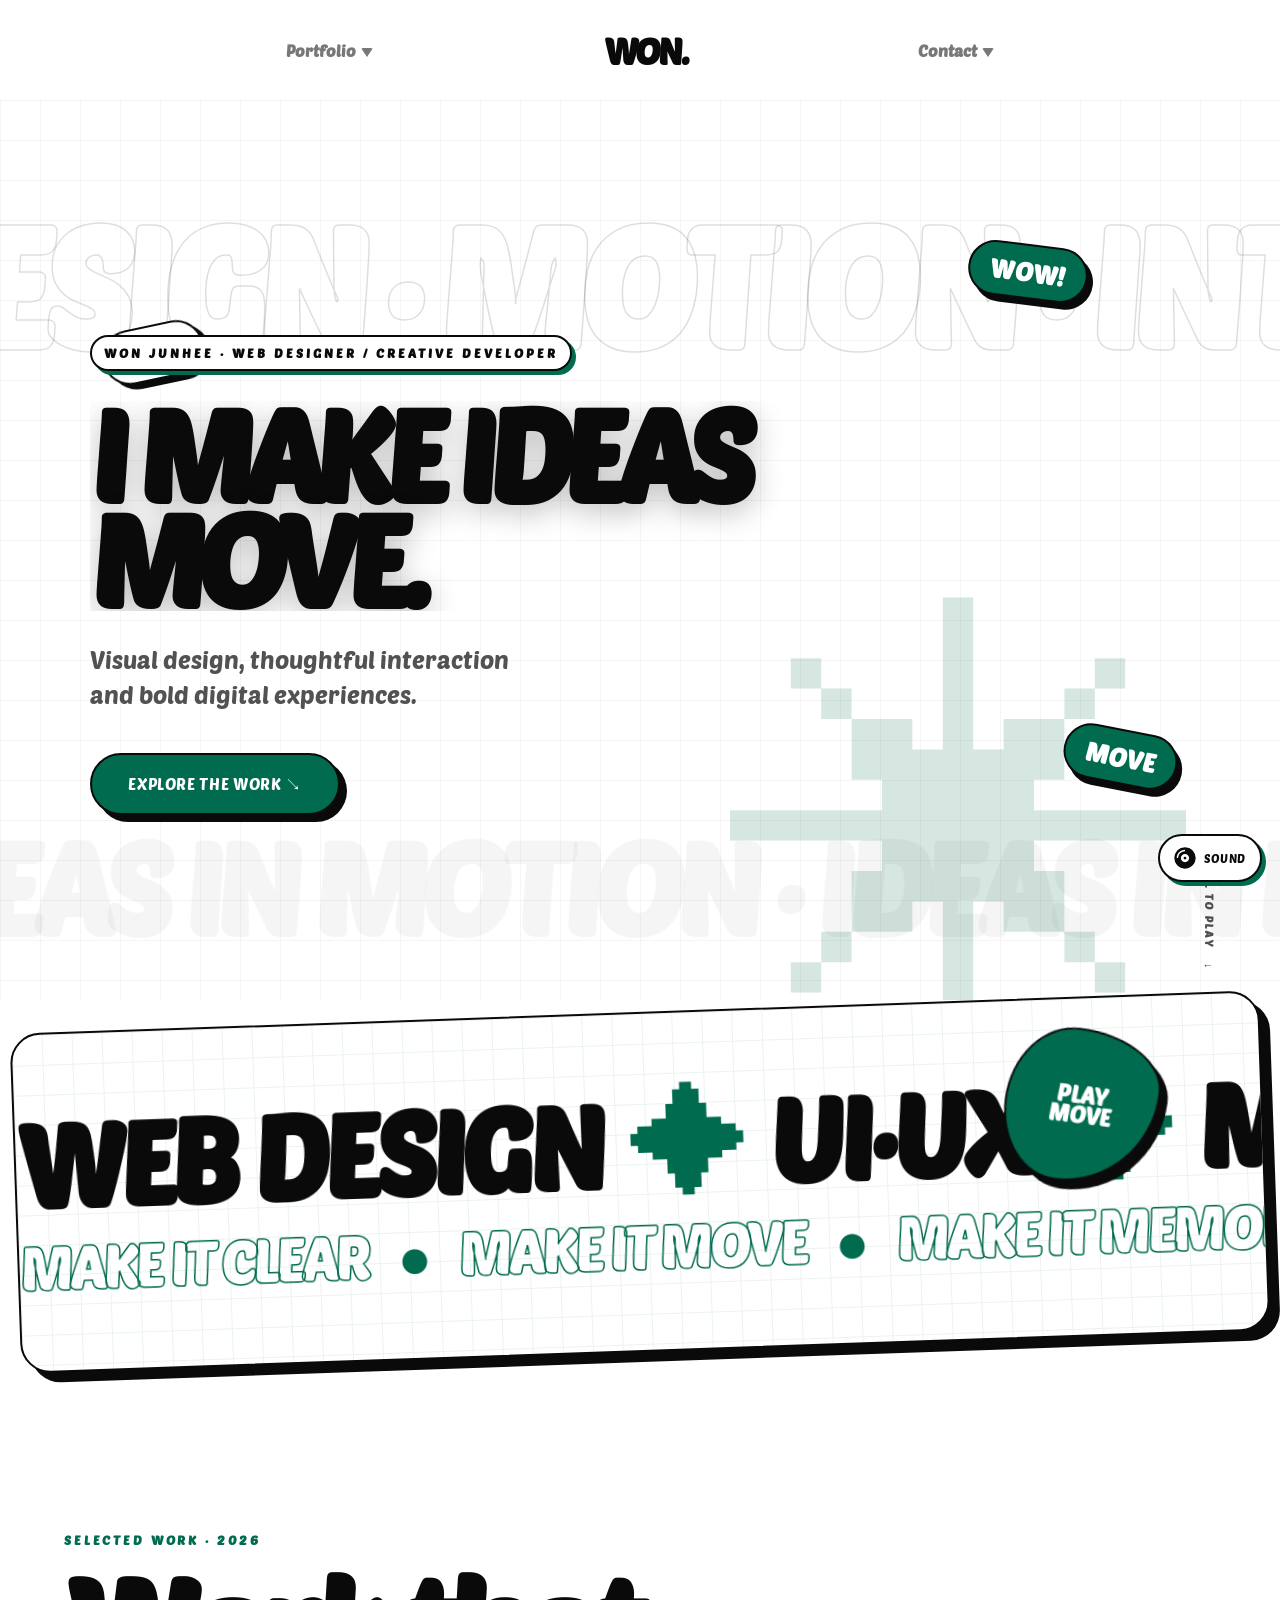
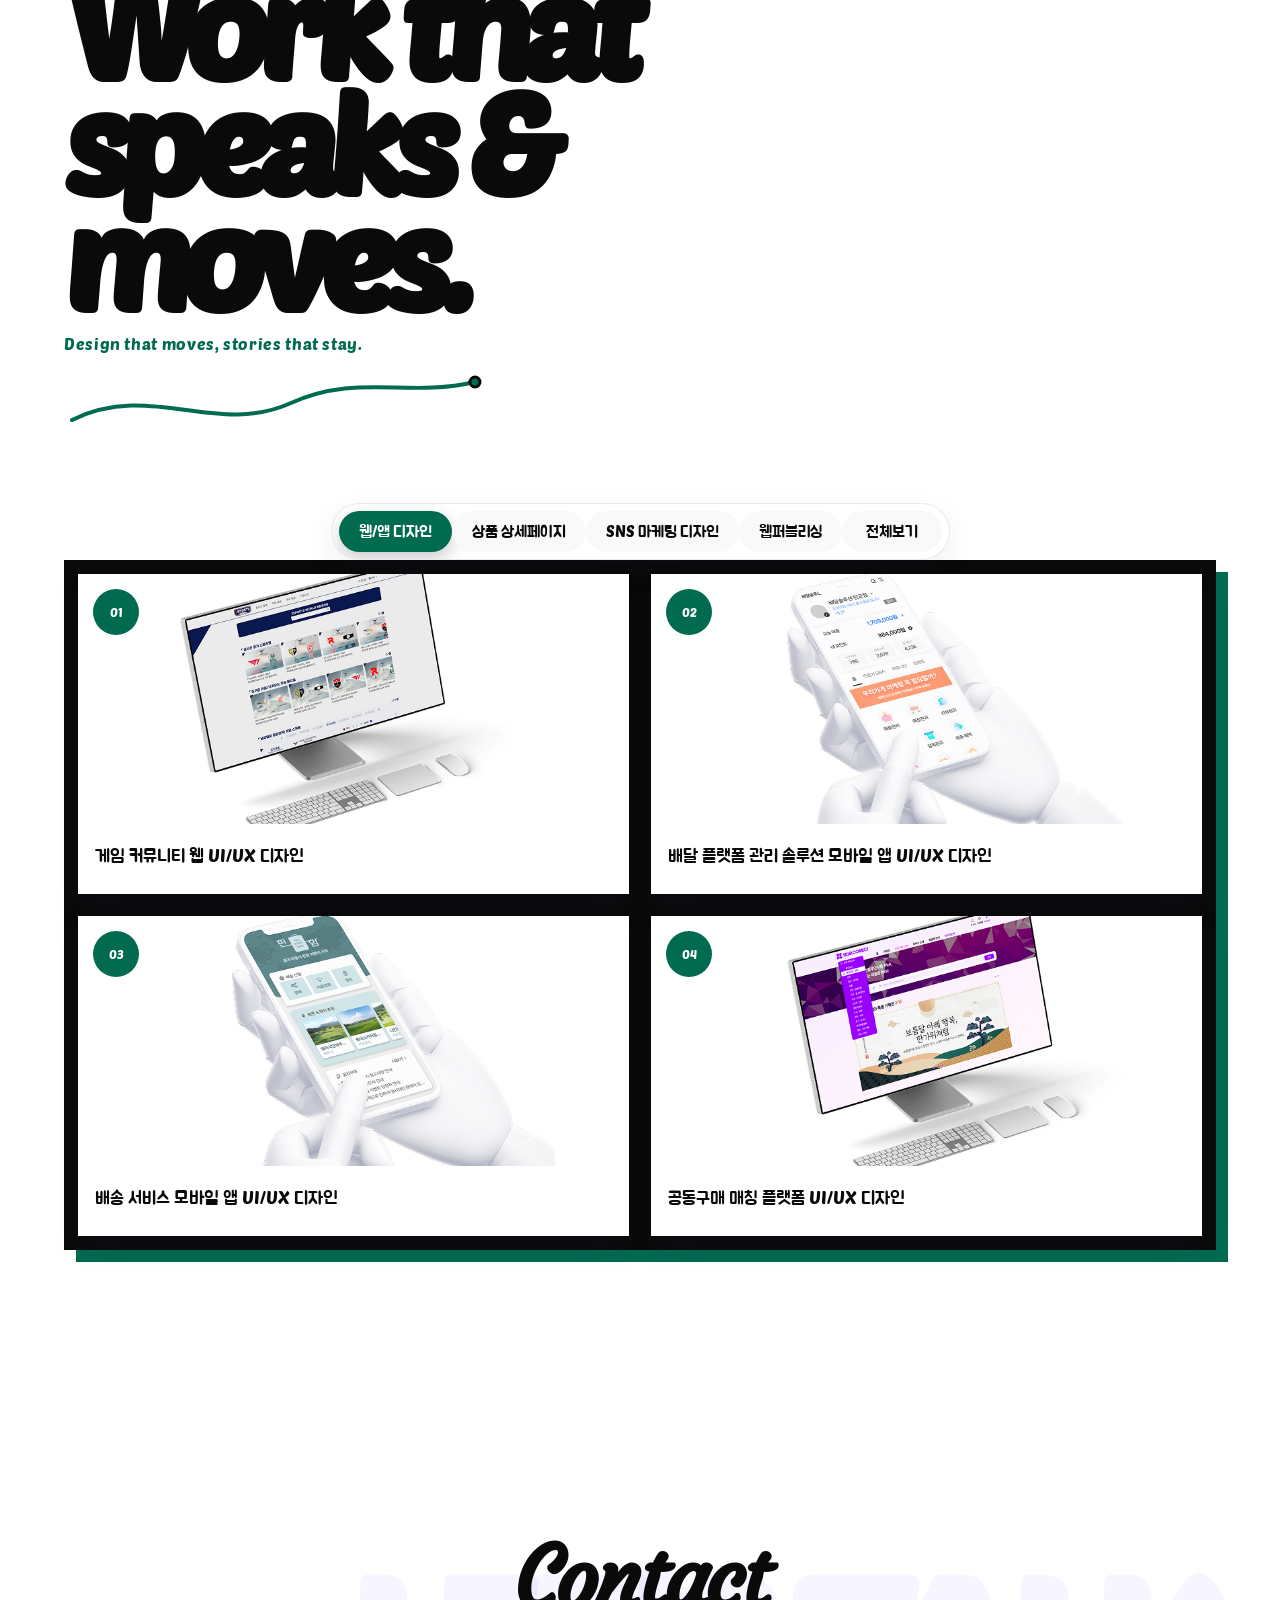
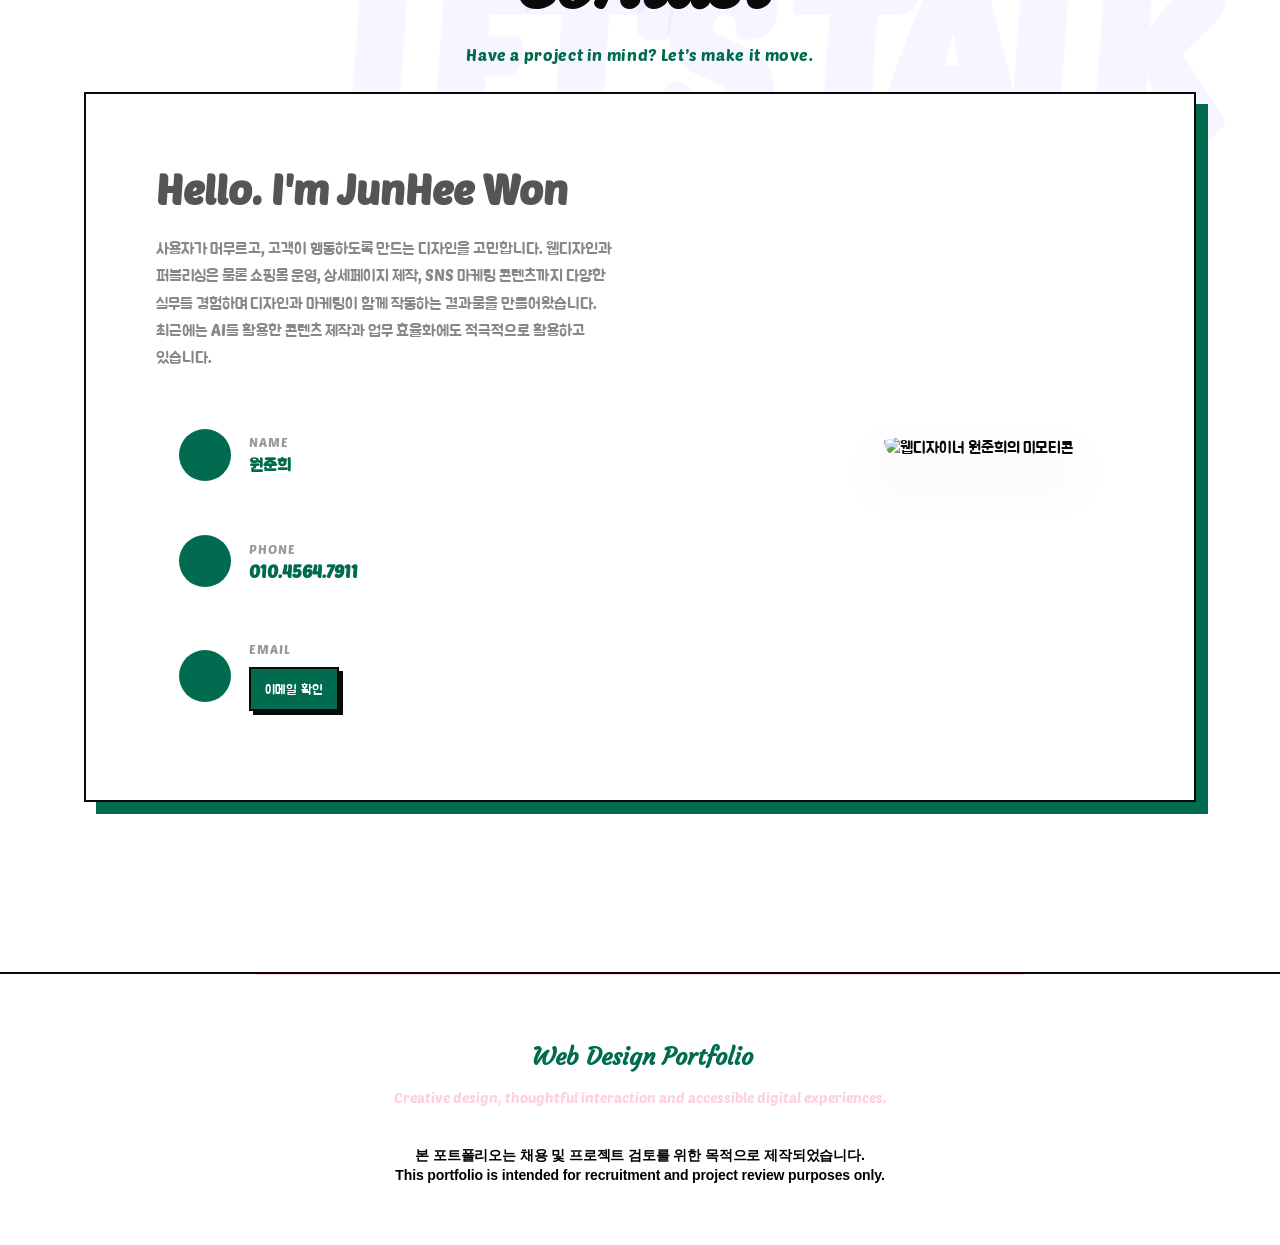
==== commit 6bc16d2a: "Isolate email reveal initialization" ====
--- a/index.html
+++ b/index.html
@@ -284,7 +284,7 @@
         <script src="https://kit.fontawesome.com/07af8a896d.js" crossorigin="anonymous"></script>
         <script src="https://www.youtube.com/iframe_api"></script>
         <script src="js/portfolio-data.js"></script>
-        <script src="js/common.js?v=20260810-4"></script>
+        <script src="js/common.js?v=20260810-5"></script>
         <script src="https://cdn.jsdelivr.net/npm/animejs@3.2.2/lib/anime.min.js"></script>
         <script type="module" src="js/motion.js?v=20260810-5"></script>
     </body>
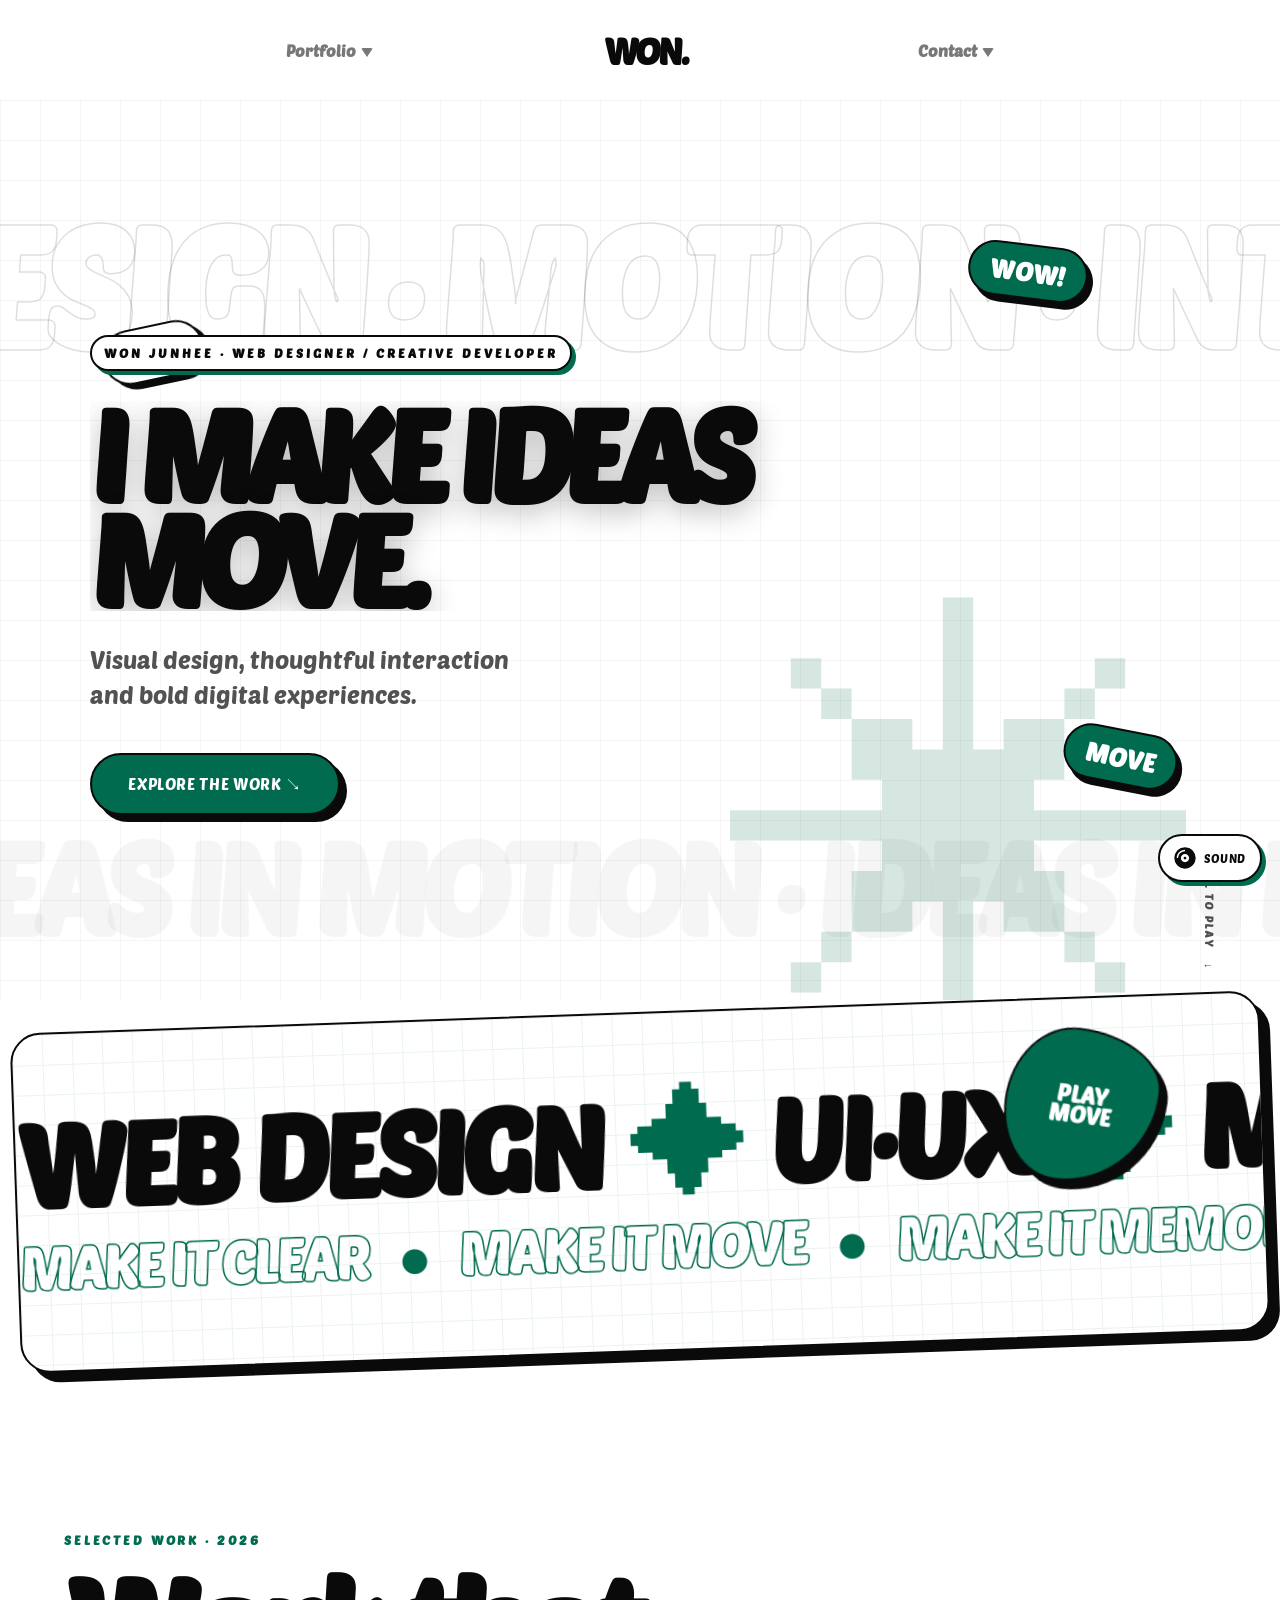
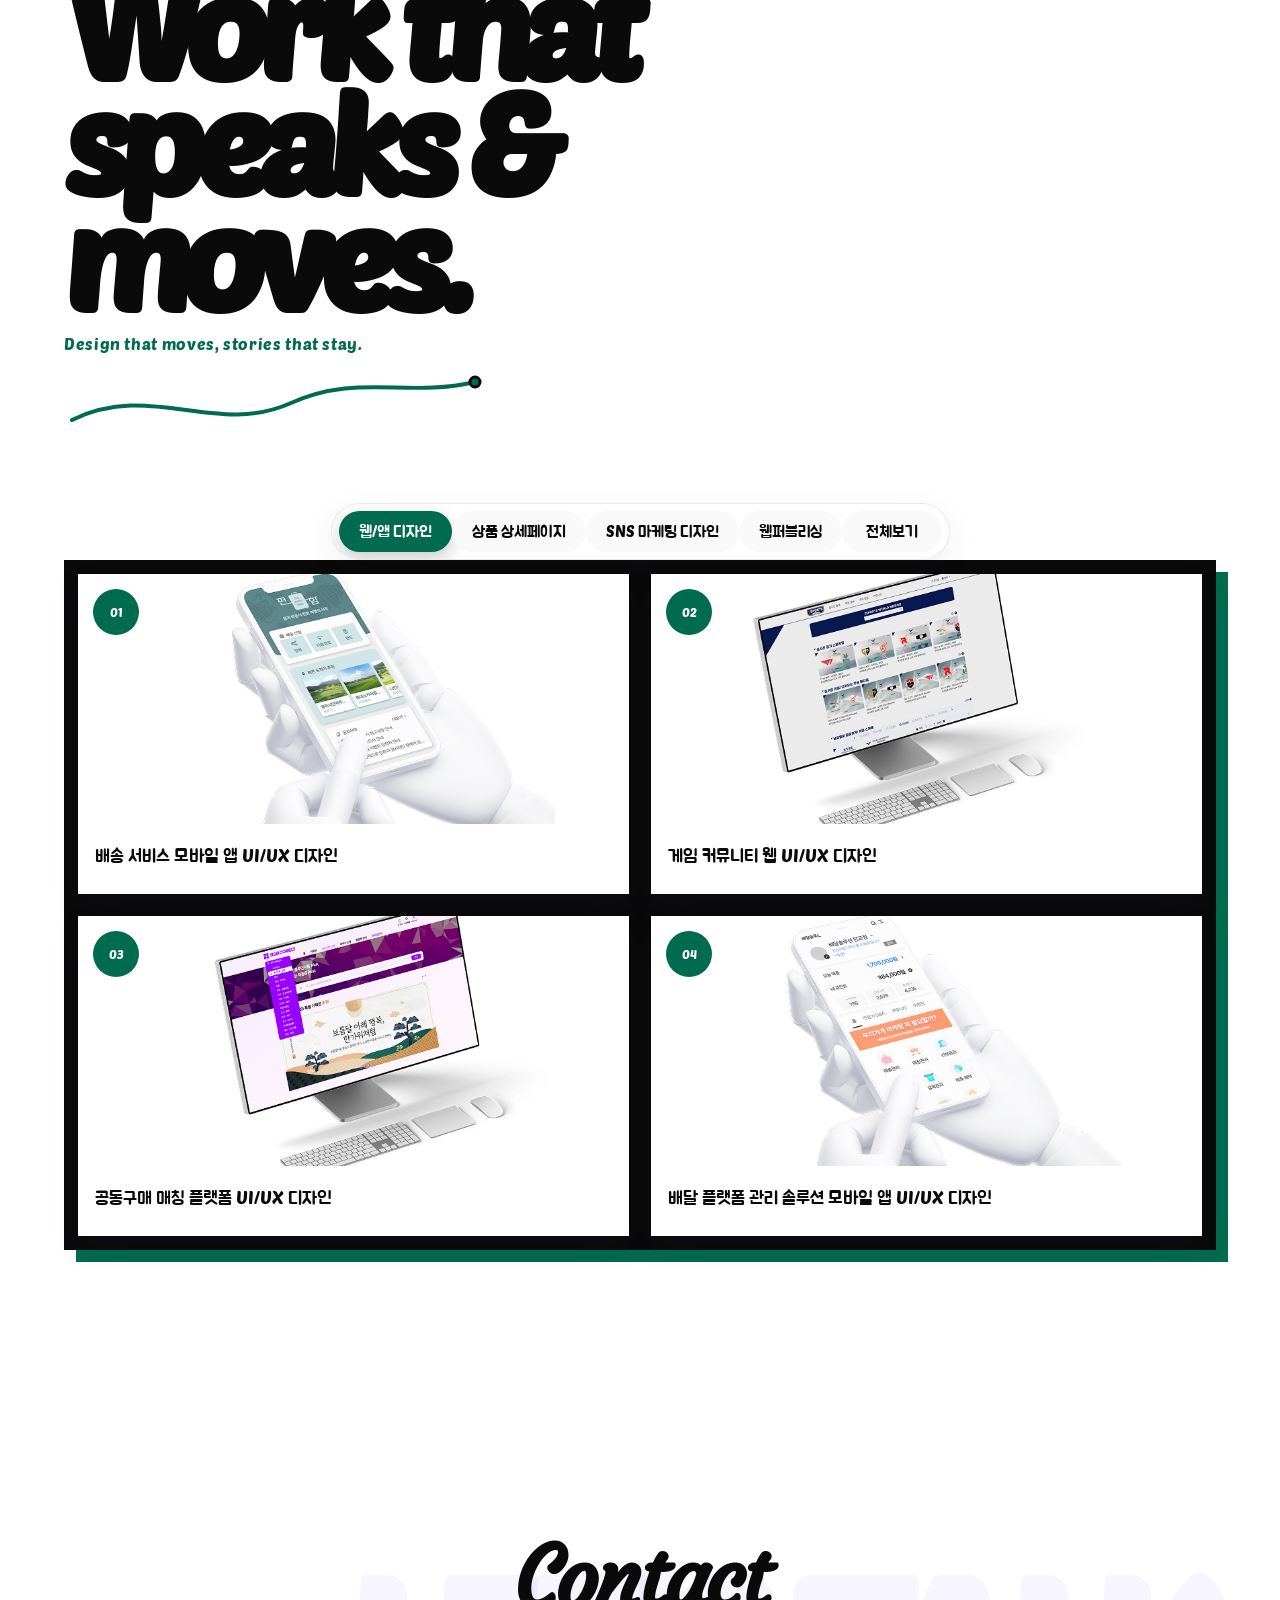
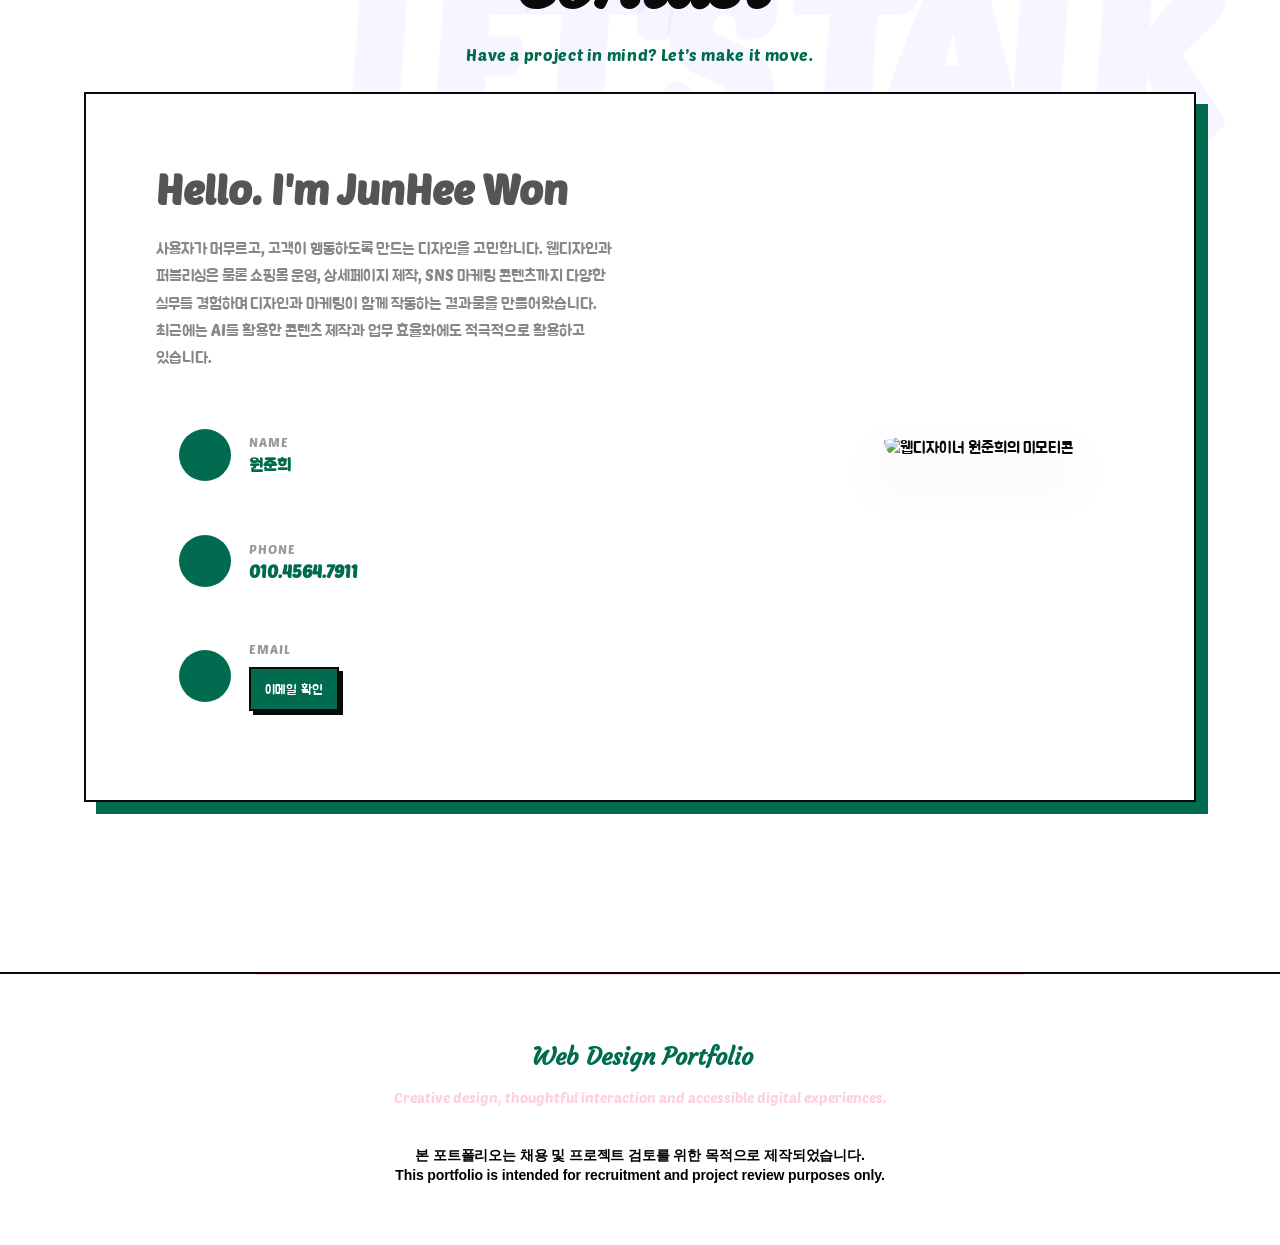
==== commit 56748d10: "Add independent contact protection" ====
--- a/index.html
+++ b/index.html
@@ -285,6 +285,7 @@
         <script src="https://www.youtube.com/iframe_api"></script>
         <script src="js/portfolio-data.js"></script>
         <script src="js/common.js?v=20260810-5"></script>
+        <script src="js/contact.js?v=20260810-1"></script>
         <script src="https://cdn.jsdelivr.net/npm/animejs@3.2.2/lib/anime.min.js"></script>
         <script type="module" src="js/motion.js?v=20260810-5"></script>
     </body>
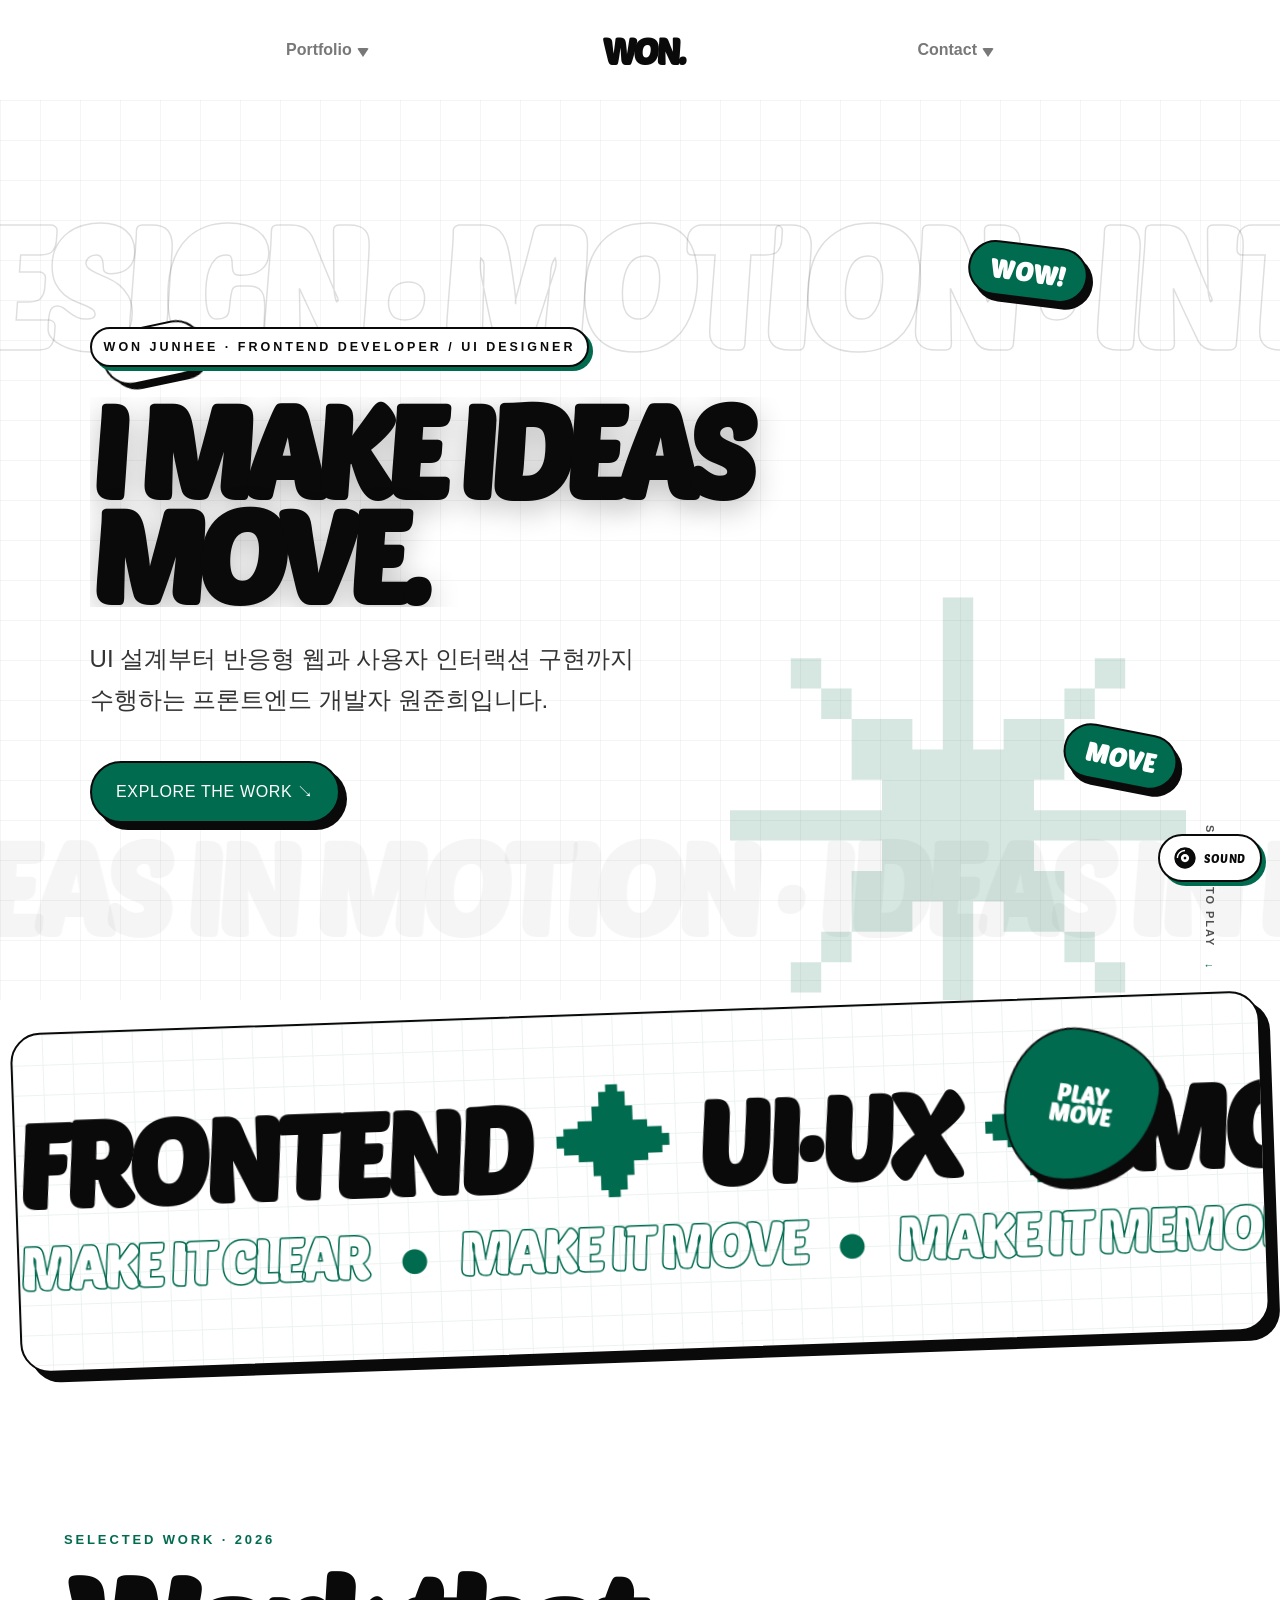
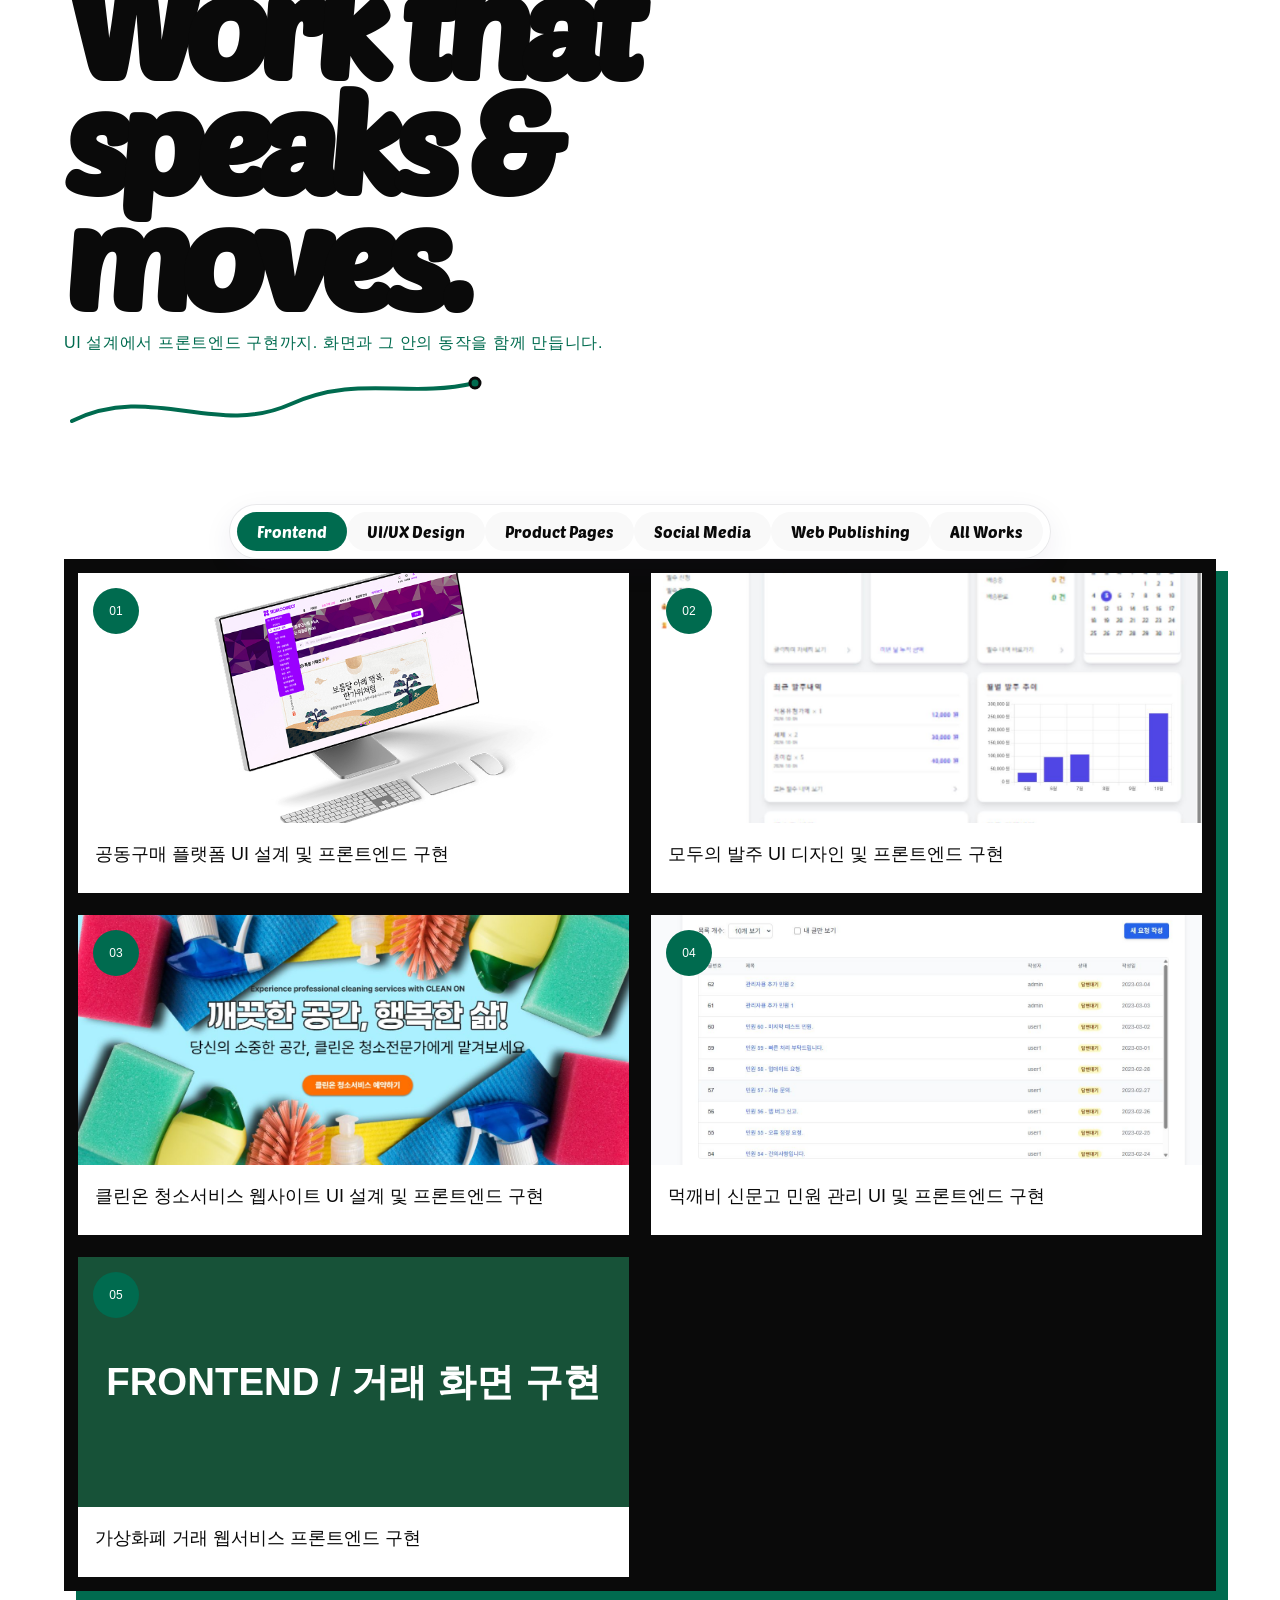
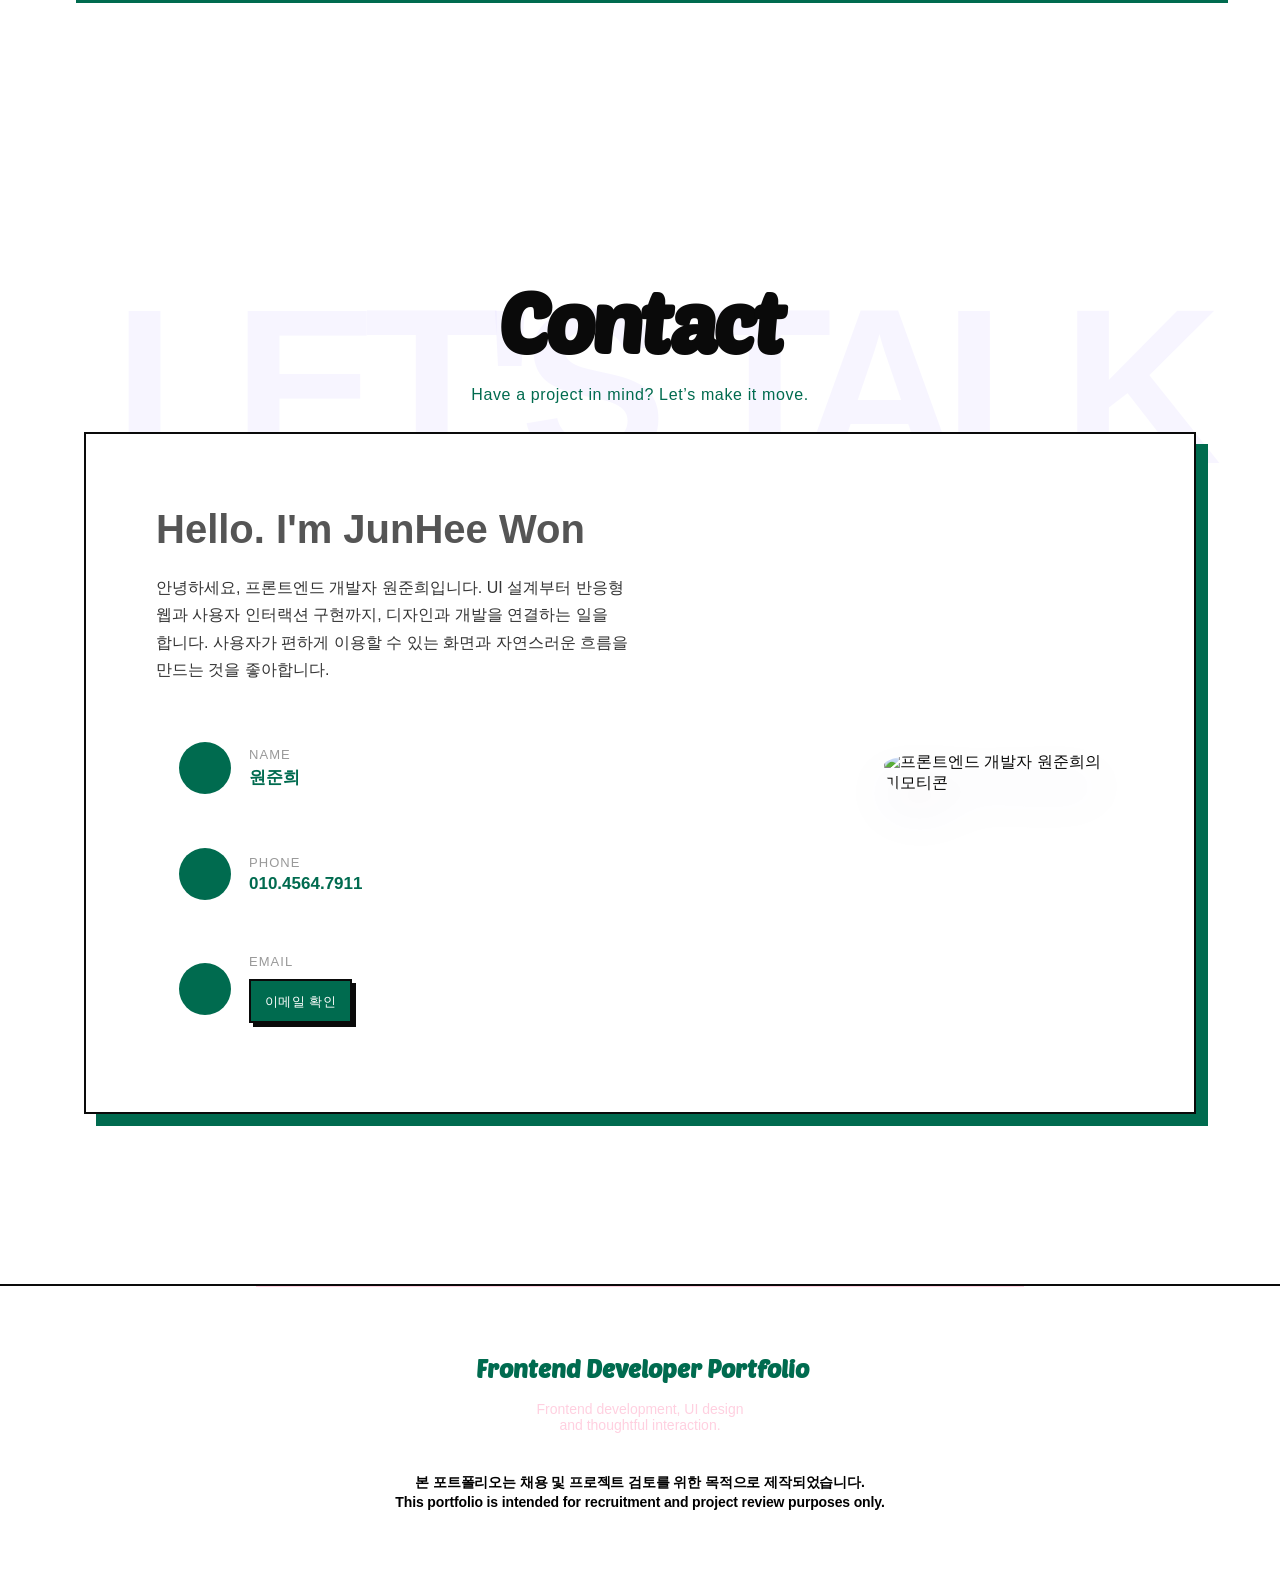
==== commit 12a2bb3f: "Refine frontend portfolio content and project details" ====
--- a/index.html
+++ b/index.html
@@ -3,10 +3,10 @@
     <head>
         <meta charset="UTF-8">
         <meta name="viewport" content="width=device-width, initial-scale=1.0">
-        <meta name="description" content="웹디자이너 원준희의 웹 퍼블리싱, UI/UX 디자인, 상품 상세페이지 포트폴리오입니다.">
+        <meta name="description" content="프론트엔드 개발자 원준희의 UI 설계, 반응형 웹, 사용자 인터랙션 구현 경험을 담은 포트폴리오입니다.">
         <meta name="robots" content="noindex, nofollow">
-        <meta property="og:title" content="Web Design Portfolio | 원준희">
-        <meta property="og:description" content="디자인과 개발을 연결하는 웹디자이너 원준희의 포트폴리오 사이트입니다.">
+        <meta property="og:title" content="Frontend Developer Portfolio | 원준희">
+        <meta property="og:description" content="디자인과 개발을 연결하는 프론트엔드 개발자 원준희의 포트폴리오 사이트입니다.">
         <meta property="og:image" content="https://wonpro.github.io/img/img_og-v2.png">
         <meta property="og:image:width" content="1200">
         <meta property="og:image:height" content="630">
@@ -14,13 +14,14 @@
         <meta property="og:url" content="https://wonpro.github.io/">
         <meta property="og:type" content="website">
         <meta name="twitter:card" content="summary_large_image">
-        <meta name="twitter:title" content="Web Design Portfolio | 원준희">
-        <meta name="twitter:description" content="디자인과 개발을 연결하는 웹디자이너 원준희의 포트폴리오 사이트입니다.">
+        <meta name="twitter:title" content="Frontend Developer Portfolio | 원준희">
+        <meta name="twitter:description" content="디자인과 개발을 연결하는 프론트엔드 개발자 원준희의 포트폴리오 사이트입니다.">
         <meta name="twitter:image" content="https://wonpro.github.io/img/img_og-v2.png">
-        <title>Web Design Portfolio | 원준희</title>
+        <title>Frontend Developer Portfolio | 원준희</title>
         <link rel="icon" href="img/icon/favicon-v2.svg" type="image/svg+xml">
         <link rel="alternate icon" href="img/icon/img_favicon.png" type="image/png">
-        <link rel="stylesheet" href="css/common.css?v=20260810-7">
+        <link rel="stylesheet" href="https://cdn.jsdelivr.net/gh/orioncactus/pretendard@v1.3.9/dist/web/variable/pretendardvariable-dynamic-subset.min.css" crossorigin="anonymous">
+        <link rel="stylesheet" href="css/common.css?v=20261005-7">
     </head>
 
     <body id="body">
@@ -38,7 +39,7 @@
                     <li>
                         <a class="logoLink" href="#body" aria-label="포트폴리오 첫 화면으로 이동">
                             <span class="logo" aria-hidden="true"></span>
-                            <span class="srOnly">원준희 웹디자인 포트폴리오</span>
+                            <span class="srOnly">원준희 프론트엔드 포트폴리오</span>
                         </a>
                     </li>
 
@@ -65,14 +66,13 @@
                 </div>
 
                 <div class="titleWrap">
-                    <p class="heroEyebrow">WON JUNHEE · WEB DESIGNER / CREATIVE DEVELOPER</p>
+                    <p class="heroEyebrow">WON JUNHEE · FRONTEND DEVELOPER / UI DESIGNER</p>
                     <h1 id="mainVisualTitle" class="specialHeading">
                         I MAKE IDEAS MOVE.
                     </h1>
 
                     <p class="heroSubcopy">
-                        Visual design, thoughtful interaction<br>
-                        and bold digital experiences.
+                        UI 설계부터 반응형 웹과 사용자 인터랙션 구현까지 수행하는 프론트엔드 개발자 원준희입니다.
                     </p>
 
                     <a class="moreBtn" href="#portfolio">
@@ -87,13 +87,13 @@
                 <p class="heroScroll" aria-hidden="true">SCROLL TO PLAY <span>↓</span></p>
             </section>
 
-            <section class="kineticBand" aria-label="디자인 역량">
+            <section class="kineticBand" aria-label="프론트엔드 및 UI 설계 역량">
                 <div class="kineticBand__orb" aria-hidden="true">
                     <span>PLAY</span>
                     <span>MOVE</span>
                 </div>
                 <div class="kineticTrack kineticTrack--forward" aria-hidden="true">
-                    <span>WEB DESIGN</span><i>✦</i><span>UI·UX</span><i>✦</i><span>MOTION</span><i>✦</i><span>CREATIVE CODE</span><i>✦</i><span>WEB DESIGN</span><i>✦</i><span>UI·UX</span><i>✦</i>
+                    <span>FRONTEND</span><i>✦</i><span>UI·UX</span><i>✦</i><span>MOTION</span><i>✦</i><span>CREATIVE CODE</span><i>✦</i><span>FRONTEND</span><i>✦</i><span>UI·UX</span><i>✦</i>
                 </div>
                 <div class="kineticTrack kineticTrack--reverse" aria-hidden="true">
                     <span>MAKE IT CLEAR</span><i>●</i><span>MAKE IT MOVE</span><i>●</i><span>MAKE IT MEMORABLE</span><i>●</i><span>MAKE IT CLEAR</span><i>●</i>
@@ -107,7 +107,7 @@
                         Work that<br>speaks &amp; moves.
                     </h2>
 
-                    <p class="sectionIntro">Design that moves, stories that stay.</p>
+                    <p class="sectionIntro">UI 설계에서 프론트엔드 구현까지. 화면과 그 안의 동작을 함께 만듭니다.</p>
 
                     <svg class="drawLine drawLine--portfolio" viewBox="0 0 420 70" aria-hidden="true">
                         <path d="M8 47C88 8 151 64 227 30C294 0 342 25 411 9" />
@@ -116,29 +116,30 @@
 
                     <div class="tabs" role="tablist" aria-label="포트폴리오 카테고리">
                         
-                        <button class="tab active" type="button" role="tab" data-category="uiux" aria-selected="ture"
-                            aria-controls="portfolioGallery">
-                            웹/앱 디자인
+                        <button class="tab active" type="button" role="tab" data-category="frontend" aria-selected="true" aria-controls="portfolioGallery">Frontend</button>
+                        <button class="tab" type="button" role="tab" data-category="uiux" aria-selected="false"
+                            aria-controls="portfolioGallery">
+                            UI/UX Design
                         </button>
 
                         <button class="tab" type="button" role="tab" data-category="detail" aria-selected="false"
                             aria-controls="portfolioGallery">
-                            상품 상세페이지
+                            Product Pages
                         </button>
 
                         <button class="tab" type="button" role="tab" data-category="etc" aria-selected="false"
                             aria-controls="portfolioGallery">
-                            SNS 마케팅 디자인
+                            Social Media
                         </button>
 
                         <button class="tab" type="button" role="tab" data-category="homepage" aria-selected="false"
                             aria-controls="portfolioGallery">
-                            웹퍼블리싱
+                            Web Publishing
                         </button>
 
                         <button class="tab" type="button" role="tab" data-category="all" aria-selected="false"
                             aria-controls="portfolioGallery">
-                            전체보기
+                            All Works
                         </button>
                     </div>
 
@@ -161,7 +162,7 @@
                             </h3>
 
                             <p class="context">
-                                사용자가 머무르고, 고객이 행동하도록 만드는 디자인을 고민합니다. 웹디자인과 퍼블리싱은 물론 쇼핑몰 운영, 상세페이지 제작, SNS 마케팅 콘텐츠까지 다양한 실무를 경험하며 디자인과 마케팅이 함께 작동하는 결과물을 만들어왔습니다. 최근에는 AI를 활용한 콘텐츠 제작과 업무 효율화에도 적극적으로 활용하고 있습니다.
+                                안녕하세요, 프론트엔드 개발자 원준희입니다. UI 설계부터 반응형 웹과 사용자 인터랙션 구현까지, 디자인과 개발을 연결하는 일을 합니다. 사용자가 편하게 이용할 수 있는 화면과 자연스러운 흐름을 만드는 것을 좋아합니다.
                             </p>
 
                             <ul class="contactList">
@@ -216,7 +217,7 @@
                             </ul>
                         </div>
 
-                        <img src="img/mimoticon.jpg" alt="웹디자이너 원준희의 미모티콘" loading="lazy">
+                        <img src="img/mimoticon.jpg" alt="프론트엔드 개발자 원준희의 미모티콘" loading="lazy">
                     </div>
                 </section>
             </div>
@@ -230,14 +231,16 @@
                         <h2 id="modalTitle">Project View</h2>
                     </div>
 
-                    <button class="closeBtn" type="button" aria-label="상세 이미지 닫기">
+                    <button class="closeBtn" type="button" aria-label="프로젝트 상세 닫기">
                         <span class="closeBtnLabel">Close</span>
                         <span class="closeBtnIcon" aria-hidden="true">&times;</span>
                     </button>
                 </div>
 
-                <div class="imgWrap">
+                <div class="imgWrap" tabindex="0" aria-label="프로젝트 설명 및 화면 이미지">
+                    <div id="projectDetails" class="projectDetails"></div>
                     <img id="popupImg" alt="">
+                    <div id="projectScreenshots" class="projectScreenshots"></div>
                 </div>
             </div>
         </div>
@@ -264,12 +267,12 @@
             <div class="frame">
                 <div class="footerText">
                     <h2 class="text-gradient">
-                        Web Design Portfolio
+                        Frontend Developer Portfolio
                     </h2>
 
                     <p>
-                        Creative design, thoughtful interaction
-                        and accessible digital experiences.
+                        Frontend development, UI design<br>
+                        and thoughtful interaction.
                     </p>
                 </div>
 
@@ -283,11 +286,11 @@
 
         <script src="https://kit.fontawesome.com/07af8a896d.js" crossorigin="anonymous"></script>
         <script src="https://www.youtube.com/iframe_api"></script>
-        <script src="js/portfolio-data.js"></script>
-        <script src="js/common.js?v=20260810-5"></script>
+        <script src="js/portfolio-data.js?v=20261005-4"></script>
+        <script src="js/common.js?v=20261005-6"></script>
         <script src="js/contact.js?v=20260810-1"></script>
         <script src="https://cdn.jsdelivr.net/npm/animejs@3.2.2/lib/anime.min.js"></script>
-        <script type="module" src="js/motion.js?v=20260810-5"></script>
+        <script type="module" src="js/motion.js?v=20261005-2"></script>
     </body>
 
 </html>
--- a/css/common.css
+++ b/css/common.css
@@ -1,14 +1,14 @@
 @charset "utf-8";
 
-@import url("https://fonts.googleapis.com/css2?family=Courgette&family=Jua&family=Poetsen+One&display=swap");
+@import url("https://fonts.googleapis.com/css2?family=Poetsen+One&display=swap");
 
 /* ==================================================
    01. Variables
 ================================================== */
 
 :root {
-    --font-display: "Courgette", cursive;
-    --font-body: "Poetsen One", "Jua", sans-serif;
+    --font-display: "Poetsen One", "Segoe UI", "Malgun Gothic", sans-serif;
+    --font-body: "Pretendard Variable", Pretendard, "Segoe UI", "Malgun Gothic", sans-serif;
 
     --color-white: #fff;
     --color-black: #000;
@@ -2582,3 +2582,73 @@
     .emailRevealActions button,
     .emailRevealActions a { min-height: 4.8rem; }
 }
+/* Project narratives extend the existing monochrome and green modal. */
+.heroSubcopy { max-width: 64rem; word-break: keep-all; line-height: 1.7; color: #333; }
+.heroEyebrow { line-height: 1.6; }
+.projectDetails { max-width: 76rem; margin: 0 auto .8rem; color: #181818; font-size: 1.7rem; line-height: 1.8; word-break: keep-all; }
+.projectDetails:has(.projectImagesTitle) section:last-of-type { border-bottom: 0; }
+.projectDetails .projectImagesTitle { margin: 1.6rem 0 0; }
+.projectDetails section { padding: 1.6rem 0; border-bottom: 1px solid #c7cbc4; }
+.projectDetails h3 { font-size: 1.8rem; color: #175238; margin-bottom: .8rem; }
+.projectDetails ul, .experienceSummary ul { padding-left: 2rem; list-style: disc; }
+.projectDetails a { display: inline-block; margin-top: 2rem; padding: .8rem 1.4rem; border: 2px solid #175238; color: #175238; text-decoration: underline; }
+.imgPopUpWindow .modalHeading h2 { font-size: clamp(1.8rem, 2.6vw, 3rem); line-height: 1.35; letter-spacing: -.03em; word-break: keep-all; }
+.imgPopUpWindow .imgWrap { overflow-y: auto; overscroll-behavior: contain; }
+.imgPopUpWindow #popupImg[hidden] { display: none; }
+.experienceSummary { margin-top: 3rem; font-size: 1.6rem; line-height: 1.8; color: #333; }
+.experienceSummary h4 { margin: 2rem 0 .8rem; color: #175238; font-size: 1.7rem; }
+.card-text-cover { display: flex; align-items: center; justify-content: center; padding: 2.4rem; color: #fff; background: #175238; font-weight: 800; font-size: clamp(2rem, 3vw, 4rem); line-height: 1.4; }
+:focus-visible { outline: 3px solid #175238; outline-offset: 5px; }
+@media (max-width: 600px) {
+    .heroSubcopy { max-width: 100%; font-size: 1.7rem; }
+    .heroEyebrow { font-size: 1.1rem; }
+    .imgPopUpWindow .modalHeader { gap: 1rem; }
+    .imgPopUpWindow .closeBtn { min-width: 7rem; padding: .8rem; }
+    .closeBtnLabel { display: none; }
+    .projectDetails { font-size: 1.6rem; padding: 0 .8rem; }
+}
+
+/* Expressive display type for graphics; neutral sans serif for reading. */
+#mainVisualTitle, #mainVisualTitle .heroLetter, #portfolio .sectionTitle,
+#contact .sectionTitle, .typeHero, .typeHero__word, .typeHero__track,
+.kineticTrack, .kineticBand__orb, .ambientTypeToken,
+.topBar .mainMenu .logoLink .logo::after, .footerText h2 {
+    font-family: var(--font-display);
+}
+.projectDetails h3, .experienceSummary h4, .profile .title,
+.imgPopUpWindow .modalHeading h2 { font-family: var(--font-body); font-weight: 700; }
+.heroEyebrow, .card .description, .heroSubcopy { font-family: var(--font-body); }
+.tabs .tab { font-family: var(--font-display); font-weight: 400; }
+.profile .context { color: #333; }
+.projectDetails section:nth-child(3) ul { display: flex; flex-wrap: wrap; gap: .6rem; padding: 0; list-style: none; }
+.projectDetails section:nth-child(3) li { padding: .25rem .9rem; border: 1px solid #b6c8bc; border-radius: .4rem; background: #e3ebe5; }
+
+/* Category tabs stay still; hover changes only their background. */
+.tabs .tab { transition: background-color 180ms ease; will-change: auto; box-shadow: none; }
+.tabs .tab:hover { background-color: #e3ebe5; }
+.tabs .tab.active:hover { background-color: #175238; }
+
+/* Zoom the thumbnail inside a stable card frame. */
+.card, .card:hover, .card:focus-within {
+    transform: none;
+    transform-style: flat;
+    box-shadow: none;
+    border-color: transparent;
+    transition: none;
+    will-change: auto;
+}
+.card > button, .card > a { overflow: hidden; }
+.card-image { transform-origin: center; transition: transform 450ms ease; }
+.card:hover .card-image, .card:focus-within .card-image { transform: scale(1.055); filter: none; }
+.card:hover .card-text-cover, .card:focus-within .card-text-cover { transform: none; }
+@media (prefers-reduced-motion: reduce) {
+    .card-image { transition: none; }
+    .card:hover .card-image, .card:focus-within .card-image { transform: none; }
+}
+
+.projectScreenshots { width: min(100%, 76rem); margin-inline: auto; }
+.projectScreenshots figure { margin-top: 2.4rem; }
+.projectScreenshots img { display: block; width: 100%; height: auto; border: 2px solid var(--ink); }
+.projectScreenshots figcaption { margin-top: .8rem; color: #333; font-size: 1.5rem; line-height: 1.7; }
+
+.utilityDock button, .utilityDock .utilityLabel { font-family: var(--font-display); font-weight: 400; }
